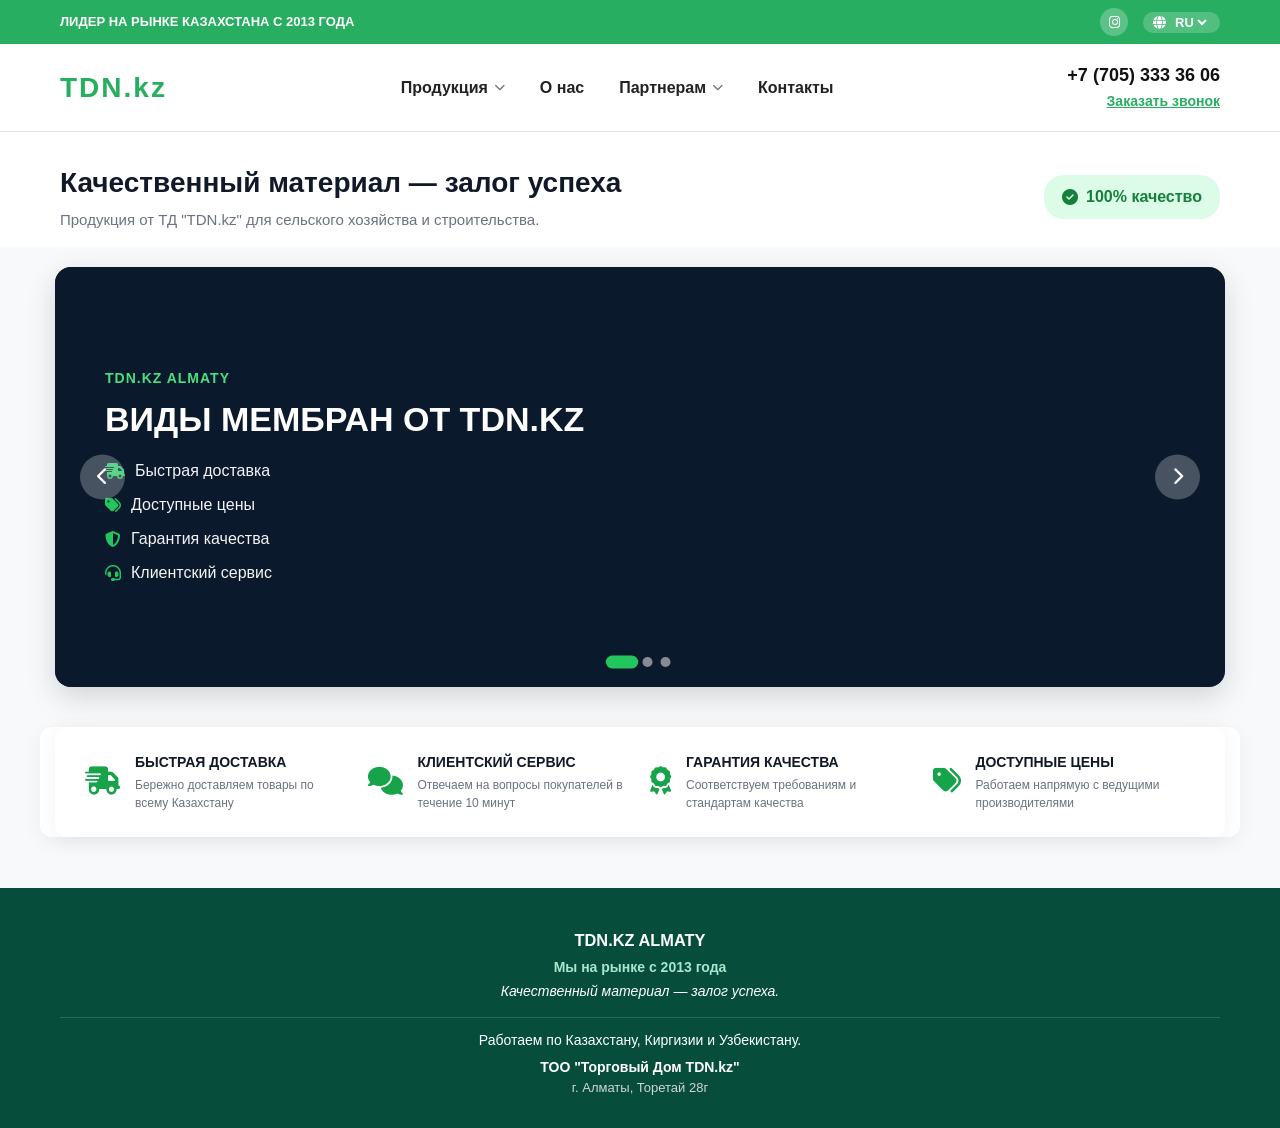
==== index.html @ f131562c "Full updated index.html with auto 4s slider and TDN.kz branding" ====
<!DOCTYPE html>
<html lang="ru">
<head>
    <meta charset="UTF-8">
    <meta name="viewport" content="width=device-width, initial-scale=1.0">
    <title>TDN.kz — Главная страница</title>
    <link rel="stylesheet" href="style.css">
    <link rel="stylesheet" href="https://cdnjs.cloudflare.com/ajax/libs/font-awesome/6.4.0/css/all.min.css">
    <style>
        .hero-slider-section {
            position: relative;
            max-width: 1200px;
            margin: 20px auto 40px auto;
            padding: 0 15px;
        }
        .slider-container {
            position: relative;
            border-radius: 16px;
            overflow: hidden;
            box-shadow: 0 10px 30px rgba(0,0,0,0.15);
            min-height: 420px;
            background-color: #0b192c;
        }
        .slide {
            display: none;
            width: 100%;
            height: 420px;
            background-size: cover !important;
            background-position: center !important;
            background-repeat: no-repeat !important;
            position: relative;
        }
        .slide.active {
            display: block;
        }
        .slide-overlay {
            position: absolute;
            top: 0; 
            left: 0; 
            width: 100%; 
            height: 100%;
            background: linear-gradient(90deg, rgba(11, 25, 44, 0.88) 0%, rgba(11, 25, 44, 0.25) 100%);
            display: flex;
            align-items: center;
            padding: 50px;
            z-index: 2;
        }
        .slide-content {
            color: #ffffff;
            max-width: 600px;
            z-index: 3;
        }
        .slide-brand {
            font-size: 14px;
            font-weight: 700;
            color: #4ade80;
            letter-spacing: 1px;
            margin-bottom: 10px;
        }
        .slide-content h2 {
            font-size: 34px;
            font-weight: 900;
            margin-bottom: 20px;
            line-height: 1.2;
        }
        .slide-features-list {
            list-style: none;
            padding: 0;
            margin: 0;
            display: flex;
            flex-direction: column;
            gap: 10px;
        }
        .slide-features-list li {
            font-size: 16px;
            display: flex;
            align-items: center;
            gap: 10px;
            color: #f3f4f6;
        }
        .slide-features-list i {
            color: #22c55e;
        }
        .slider-btn {
            position: absolute;
            top: 50%;
            transform: translateY(-50%);
            width: 45px;
            height: 45px;
            border-radius: 50%;
            background: rgba(255, 255, 255, 0.25);
            color: #ffffff;
            border: none;
            cursor: pointer;
            display: flex;
            align-items: center;
            justify-content: center;
            font-size: 18px;
            transition: background 0.2s;
            z-index: 10;
        }
        .slider-btn:hover { background: rgba(255, 255, 255, 0.5); }
        .prev-btn { left: 25px; }
        .next-btn { right: 25px; }
        .slider-dots {
            position: absolute;
            bottom: 20px;
            left: 50%;
            transform: translateX(-50%);
            display: flex;
            gap: 8px;
            z-index: 10;
        }
        .slider-dots .dot {
            width: 10px; height: 10px; border-radius: 50%;
            background: rgba(255, 255, 255, 0.5); cursor: pointer; transition: all 0.3s;
        }
        .slider-dots .dot.active { background: #22c55e; width: 25px; border-radius: 5px; }
    </style>
</head>
<body>

    <!-- Верхняя зеленая полоса -->
    <div class="top-bar">
        <div class="container top-bar-container">
            <div class="top-bar-left">
                <span>ЛИДЕР НА РЫНКЕ КАЗАХСТАНА С 2013 ГОДА</span>
            </div>
            <div class="top-bar-right">
                <div class="social-icons">
                    <a href="https://instagram.com/novartis_almaty" target="_blank" class="social-icon" title="Instagram">
                        <i class="fa-brands fa-instagram"></i>
                    </a>
                </div>
                <div class="lang-select-box">
                    <i class="fa-solid fa-globe"></i>
                    <select id="langSelect">
                        <option value="ru" selected>RU</option>
                        <option value="kk">KK</option>
                        <option value="en">EN</option>
                    </select>
                </div>
            </div>
        </div>
    </div>

    <!-- Шапка сайта -->
    <header class="site-header">
        <div class="container header-flex">
            <a href="index.html" class="logo-link">
                <span class="logo-green">TDN.kz</span>
            </a>

            <nav class="main-nav">
                <ul class="nav-list">
                    <li class="nav-element has-dropdown">
                        <a href="index.html" class="nav-a">
                            <span>Продукция</span>
                            <i class="fa-solid fa-chevron-down arrow-icon"></i>
                        </a>
                        <div class="mega-box">
                            <div class="mega-grid-2col">
                                <a href="membranes.html" class="mega-card">
                                    <i class="fa-solid fa-layer-group card-ic"></i>
                                    <span>Строительные мембраны</span>
                                </a>
                                <a href="agrotextile.html" class="mega-card">
                                    <i class="fa-solid fa-seedling card-ic"></i>
                                    <span>Агроволокно и агроткань</span>
                                </a>
                                <a href="greenhouse-film.html" class="mega-card">
                                    <i class="fa-solid fa-warehouse card-ic"></i>
                                    <span>Тепличная пленка</span>
                                </a>
                                <a href="shade-net.html" class="mega-card">
                                    <i class="fa-solid fa-border-all card-ic"></i>
                                    <span>Затеняющая сетка</span>
                                </a>
                                <a href="fencing-net.html" class="mega-card">
                                    <i class="fa-solid fa-shield-cat card-ic"></i>
                                    <span>Ограждающие сетки</span>
                                </a>
                                <a href="poly-film.html" class="mega-card">
                                    <i class="fa-solid fa-box-archive card-ic"></i>
                                    <span>Полиэтиленовая пленка</span>
                                </a>
                            </div>
                        </div>
                    </li>

                    <li class="nav-element">
                        <a href="about.html" class="nav-a">О нас</a>
                    </li>

                    <li class="nav-element has-dropdown">
                        <a href="#" class="nav-a">
                            <span>Партнерам</span>
                            <i class="fa-solid fa-chevron-down arrow-icon"></i>
                        </a>
                        <div class="dropdown-box">
                            <a href="wholesale.html" class="dropdown-item">Оптовым покупателям</a>
                        </div>
                    </li>

                    <li class="nav-element">
                        <a href="contacts.html" class="nav-a">Контакты</a>
                    </li>
                </ul>
            </nav>

            <div class="phone-block">
                <a href="tel:+77053333606" class="phone-link">+7 (705) 333 36 06</a>
                <button type="button" class="callback-btn" id="openCallModal">Заказать звонок</button>
            </div>
        </div>
    </header>

    <!-- Секция приветствия -->
    <section class="hero-top-info" style="padding: 30px 0 15px 0;">
        <div class="container hero-top-flex" style="display: flex; justify-content: space-between; align-items: center;">
            <div class="hero-titles">
                <h1 style="font-size: 28px; font-weight: 800; color: #111827; margin-bottom: 5px;">Качественный материал — залог успеха</h1>
                <p style="font-size: 15px; color: #6b7280;">Продукция от ТД "TDN.kz" для сельского хозяйства и строительства.</p>
            </div>
            <div class="hero-quality-badge" style="background-color: #dcfce7; color: #15803d; padding: 10px 18px; border-radius: 20px; font-weight: 700; display: flex; align-items: center; gap: 8px;">
                <i class="fa-solid fa-circle-check"></i>
                <span>100% качество</span>
            </div>
        </div>
    </section>

    <!-- СЛАЙДЕР С ФОНОВЫМИ КАРТИНКАМИ -->
    <section class="hero-slider-section">
        <div class="slider-container">
            
            <!-- Слайд 1 -->
            <div class="slide active" style="background-image: url('./slide1.jpg');">
                <div class="slide-overlay">
                    <div class="slide-content">
                        <div class="slide-brand">TDN.KZ ALMATY</div>
                        <h2>ВИДЫ МЕМБРАН ОТ TDN.KZ</h2>
                        <ul class="slide-features-list">
                            <li><i class="fa-solid fa-truck-fast"></i> Быстрая доставка</li>
                            <li><i class="fa-solid fa-tags"></i> Доступные цены</li>
                            <li><i class="fa-solid fa-shield-halved"></i> Гарантия качества</li>
                            <li><i class="fa-solid fa-headset"></i> Клиентский сервис</li>
                        </ul>
                    </div>
                </div>
            </div>

            <!-- Слайд 2 -->
            <div class="slide" style="background-image: url('./slide2.jpg');">
                <div class="slide-overlay">
                    <div class="slide-content">
                        <div class="slide-brand">TDN.KZ ALMATY</div>
                        <h2>АГРОВОЛОКНО И АГРОТКАНЬ</h2>
                        <ul class="slide-features-list">
                            <li><i class="fa-solid fa-seedling"></i> Защита урожая от заморозков</li>
                            <li><i class="fa-solid fa-sun"></i> Устойчивость к ультрафиолету</li>
                            <li><i class="fa-solid fa-check"></i> Экологически чистый материал</li>
                        </ul>
                    </div>
                </div>
            </div>

            <!-- Слайд 3 -->
            <div class="slide" style="background-image: url('./slide3.jpg');">
                <div class="slide-overlay">
                    <div class="slide-content">
                        <div class="slide-brand">TDN.KZ ALMATY</div>
                        <h2>ТЕПЛИЧНАЯ ПЛЕНКА «ЮЖАНКА»</h2>
                        <ul class="slide-features-list">
                            <li><i class="fa-solid fa-warehouse"></i> Долговечность и прочность</li>
                            <li><i class="fa-solid fa-temperature-arrow-up"></i> Стабильный микроклимат</li>
                            <li><i class="fa-solid fa-shield"></i> Надежная защита в любой сезон</li>
                        </ul>
                    </div>
                </div>
            </div>

            <!-- Кнопки управления -->
            <button class="slider-btn prev-btn" id="prevSlide"><i class="fa-solid fa-chevron-left"></i></button>
            <button class="slider-btn next-btn" id="nextSlide"><i class="fa-solid fa-chevron-right"></i></button>

            <!-- Точки переключения -->
            <div class="slider-dots">
                <span class="dot active" data-index="0"></span>
                <span class="dot" data-index="1"></span>
                <span class="dot" data-index="2"></span>
            </div>

        </div>
    </section>

    <!-- Полоса преимуществ -->
    <section class="features-bar-section" style="margin: 30px auto; max-width: 1200px; padding: 0 15px;">
        <div style="background-color: #ffffff; padding: 25px 30px; box-shadow: 0 4px 20px rgba(0,0,0,0.05); border-radius: 12px; display: grid; grid-template-columns: repeat(auto-fit, minmax(220px, 1fr)); gap: 20px;">
            
            <div style="display: flex; align-items: center; gap: 15px;">
                <div style="font-size: 28px; color: #16a34a;"><i class="fa-solid fa-truck-fast"></i></div>
                <div>
                    <h4 style="font-size: 14px; font-weight: 800; color: #111827; margin-bottom: 3px;">БЫСТРАЯ ДОСТАВКА</h4>
                    <p style="font-size: 12px; color: #6b7280; margin: 0;">Бережно доставляем товары по всему Казахстану</p>
                </div>
            </div>

            <div style="display: flex; align-items: center; gap: 15px;">
                <div style="font-size: 28px; color: #16a34a;"><i class="fa-solid fa-comments"></i></div>
                <div>
                    <h4 style="font-size: 14px; font-weight: 800; color: #111827; margin-bottom: 3px;">КЛИЕНТСКИЙ СЕРВИС</h4>
                    <p style="font-size: 12px; color: #6b7280; margin: 0;">Отвечаем на вопросы покупателей в течение 10 минут</p>
                </div>
            </div>

            <div style="display: flex; align-items: center; gap: 15px;">
                <div style="font-size: 28px; color: #16a34a;"><i class="fa-solid fa-award"></i></div>
                <div>
                    <h4 style="font-size: 14px; font-weight: 800; color: #111827; margin-bottom: 3px;">ГАРАНТИЯ КАЧЕСТВА</h4>
                    <p style="font-size: 12px; color: #6b7280; margin: 0;">Соответствуем требованиям и стандартам качества</p>
                </div>
            </div>

            <div style="display: flex; align-items: center; gap: 15px;">
                <div style="font-size: 28px; color: #16a34a;"><i class="fa-solid fa-tags"></i></div>
                <div>
                    <h4 style="font-size: 14px; font-weight: 800; color: #111827; margin-bottom: 3px;">ДОСТУПНЫЕ ЦЕНЫ</h4>
                    <p style="font-size: 12px; color: #6b7280; margin: 0;">Работаем напрямую с ведущими производителями</p>
                </div>
            </div>

        </div>
    </section>

    <!-- Подвал сайта -->
    <footer class="footer" style="background-color: #064e3b; color: #ffffff; padding: 40px 0 30px 0; text-align: center; margin-top: 50px;">
        <div class="container" style="display: flex; flex-direction: column; gap: 15px;">
            <div>
                <h3 style="margin-bottom: 5px;">TDN.KZ ALMATY</h3>
                <p style="color: #a8e6cf; font-weight: 600;">Мы на рынке с 2013 года</p>
                <p style="font-style: italic; margin-top: 3px;">Качественный материал — залог успеха.</p>
            </div>
            <div style="border-top: 1px solid rgba(255,255,255,0.15); padding-top: 12px;">
                <p>Работаем по Казахстану, Киргизии и Узбекистану.</p>
                <p style="margin-top: 6px; font-weight: 600; color: #ffffff;">ТОО "Торговый Дом TDN.kz"</p>
                <p style="color: #d1d5db; font-size: 13px;">г. Алматы, Торетай 28г</p>
            </div>
        </div>
    </footer>

    <!-- Модалка заказа звонка -->
    <div class="modal-backdrop" id="callModal" style="display:none; position:fixed; top:0; left:0; width:100%; height:100%; background:rgba(0,0,0,0.5); align-items:center; justify-content:center; z-index:1000;">
        <div class="modal-card" style="background:#fff; padding:30px; border-radius:12px; position:relative; max-width:400px; width:100%;">
            <button type="button" class="modal-close" id="closeCallModal" style="position:absolute; top:10px; right:15px; background:none; border:none; font-size:24px; cursor:pointer;">&times;</button>
            <h3 style="margin-bottom:10px;">Связаться с нами</h3>
            <p style="margin-bottom:20px; color:#6b7280; font-size:14px;">Выберите удобный способ связи с отделом продаж TDN.kz:</p>
            <div style="display:flex; flex-direction:column; gap:10px;">
                <a href="tel:+77053333606" style="background:#16a34a; color:#fff; padding:12px; border-radius:8px; text-align:center; text-decoration:none; font-weight:700;"><i class="fa-solid fa-phone"></i> Позвонить</a>
                <a href="https://wa.me/77053333606" target="_blank" style="background:#25d366; color:#fff; padding:12px; border-radius:8px; text-align:center; text-decoration:none; font-weight:700;"><i class="fa-brands fa-whatsapp"></i> Написать в WhatsApp</a>
            </div>
        </div>
    </div>

    <!-- Скрипт автоматического слайдера (4 секунды) -->
    <script>
        const slides = document.querySelectorAll('.slide');
        const dots = document.querySelectorAll('.dot');
        const nextBtn = document.getElementById('nextSlide');
        const prevBtn = document.getElementById('prevSlide');
        let currentSlide = 0;
        let slideTimer;

        function showSlide(index) {
            slides.forEach(slide => slide.classList.remove('active'));
            dots.forEach(dot => dot.classList.remove('active'));
            
            if (index >= slides.length) currentSlide = 0;
            if (index < 0) currentSlide = slides.length - 1;

            slides[currentSlide].classList.add('active');
            dots[currentSlide].classList.add('active');
        }

        function nextSlide() {
            currentSlide++;
            showSlide(currentSlide);
        }

        function prevSlide() {
            currentSlide--;
            showSlide(currentSlide);
        }

        function startAutoSlide() {
            slideTimer = setInterval(nextSlide, 4000); // Интервал ровно 4 секунды
        }

        function resetAutoSlide() {
            clearInterval(slideTimer);
            startAutoSlide();
        }

        if (nextBtn && prevBtn) {
            nextBtn.addEventListener('click', () => {
                nextSlide();
                resetAutoSlide();
            });

            prevBtn.addEventListener('click', () => {
                prevSlide();
                resetAutoSlide();
            });

            dots.forEach((dot, idx) => {
                dot.addEventListener('click', () => {
                    currentSlide = idx;
                    showSlide(currentSlide);
                    resetAutoSlide();
                });
            });

            startAutoSlide();
        }

        // Логика модального окна
        const callModal = document.getElementById('callModal');
        const openCallModalBtn = document.getElementById('openCallModal');
        const closeCallModalBtn = document.getElementById('closeCallModal');

        if (openCallModalBtn) openCallModalBtn.addEventListener('click', () => callModal.style.display = 'flex');
        if (closeCallModalBtn) closeCallModalBtn.addEventListener('click', () => callModal.style.display = 'none');
        window.addEventListener('click', (e) => { if (e.target === callModal) callModal.style.display = 'none'; });
    </script>
</body>
</html>
---- style.css ----
* {
    box-sizing: border-box;
    margin: 0;
    padding: 0;
}

body {
    font-family: 'Segoe UI', Arial, sans-serif;
    color: #222222;
    background-color: #f8f9fa;
    line-height: 1.5;
}

.container {
    max-width: 1200px;
    margin: 0 auto;
    padding: 0 20px;
}

/* 1. Верхняя полоса */
.top-bar {
    background-color: #27ae60;
    color: #ffffff;
    padding: 8px 0;
    font-size: 13px;
    font-weight: 700;
}

.top-bar-container {
    display: flex;
    justify-content: space-between;
    align-items: center;
}

.top-bar-right {
    display: flex;
    align-items: center;
    gap: 15px;
}

.social-icon {
    color: #ffffff;
    background-color: rgba(255, 255, 255, 0.25);
    width: 28px;
    height: 28px;
    border-radius: 50%;
    display: inline-flex;
    align-items: center;
    justify-content: center;
    text-decoration: none;
    transition: all 0.2s ease;
}

.social-icon:hover {
    background-color: #ffffff;
    color: #27ae60;
}

.lang-select-box {
    display: flex;
    align-items: center;
    gap: 5px;
    background: rgba(255, 255, 255, 0.2);
    padding: 2px 10px;
    border-radius: 12px;
}

.lang-select-box select {
    background: transparent;
    color: #ffffff;
    border: none;
    font-weight: 700;
    font-size: 13px;
    cursor: pointer;
    outline: none;
}

.lang-select-box select option {
    background-color: #1b4d3e;
    color: #ffffff;
}

/* 2. Шапка сайта */
.site-header {
    background-color: #ffffff;
    border-bottom: 1px solid #e5e5e5;
    padding: 18px 0;
    position: relative;
    z-index: 500;
}

.header-flex {
    display: flex;
    align-items: center;
    justify-content: space-between;
}

.logo-link {
    text-decoration: none;
    display: inline-block;
}

.logo-green {
    font-size: 28px;
    font-weight: 900;
    color: #27ae60;
    letter-spacing: 2px;
}

.main-nav {
    display: flex;
    align-items: center;
}

.nav-list {
    list-style: none;
    display: flex;
    align-items: center;
    gap: 35px;
}

.nav-element {
    position: relative;
}

.nav-a {
    font-size: 16px;
    font-weight: 600;
    color: #222222;
    text-decoration: none;
    display: flex;
    align-items: center;
    gap: 6px;
    padding: 8px 0;
    transition: color 0.2s ease;
}

.nav-a:hover {
    color: #27ae60;
}

.arrow-icon {
    font-size: 11px;
    color: #777777;
}

.dropdown-box {
    display: none;
    position: absolute;
    top: 100%;
    left: 0;
    background-color: #ffffff;
    box-shadow: 0 10px 25px rgba(0,0,0,0.12);
    border-radius: 8px;
    min-width: 210px;
    padding: 8px 0;
    z-index: 600;
    border: 1px solid #eeeeee;
}

.nav-element.has-dropdown:hover .dropdown-box {
    display: block;
    animation: fadeIn 0.2s ease;
}

.dropdown-item {
    display: block;
    padding: 10px 18px;
    color: #333333;
    text-decoration: none;
    font-size: 14px;
    font-weight: 600;
}

.dropdown-item:hover {
    background-color: #f2fbf6;
    color: #27ae60;
}

.mega-box {
    display: none;
    position: absolute;
    top: 100%;
    left: 50%;
    transform: translateX(-50%);
    background-color: #ffffff;
    box-shadow: 0 15px 35px rgba(0,0,0,0.15);
    border-radius: 12px;
    padding: 18px;
    width: 660px;
    z-index: 650;
    border: 1px solid #e2e8f0;
}

.nav-element.has-dropdown:hover .mega-box {
    display: block;
    animation: fadeIn 0.2s ease;
}

.mega-grid-2col {
    display: grid;
    grid-template-columns: repeat(2, 1fr);
    gap: 10px;
}

.mega-card {
    display: flex;
    align-items: center;
    gap: 12px;
    padding: 12px 14px;
    border: 1px solid #e8e8e8;
    border-radius: 8px;
    text-decoration: none;
    color: #333333;
    font-weight: 600;
    font-size: 14px;
    transition: all 0.2s ease;
}

.mega-card:hover {
    border-color: #27ae60;
    background-color: #f0fdf4;
    color: #27ae60;
}

.card-ic {
    font-size: 18px;
    color: #27ae60;
}

.phone-block {
    text-align: right;
}

.phone-link {
    display: block;
    font-size: 18px;
    font-weight: 800;
    color: #111111;
    text-decoration: none;
}

.phone-link:hover {
    color: #27ae60;
}

.callback-btn {
    background: none;
    border: none;
    color: #27ae60;
    font-size: 14px;
    font-weight: 700;
    cursor: pointer;
    text-decoration: underline;
    padding: 0;
}

/* 3. БЕЛАЯ ПЛАШКА СВЕРХУ */
.top-curtain-block {
    background-color: #ffffff;
    border-bottom: 1px solid #eaeaea;
    padding: 22px 0;
    position: relative;
    z-index: 10;
}

.curtain-inner {
    display: flex;
    align-items: center;
    justify-content: space-between;
}

.curtain-heading {
    font-size: 26px;
    font-weight: 800;
    color: #1b4d3e;
    line-height: 1.2;
    margin-bottom: 4px;
}

.curtain-subtext {
    font-size: 14px;
    color: #666666;
}

.curtain-quality-badge {
    background-color: #ffffff;
    border: 1px solid #e0e0e0;
    border-radius: 25px;
    padding: 8px 20px;
    display: inline-flex;
    align-items: center;
    gap: 8px;
    box-shadow: 0 4px 12px rgba(0,0,0,0.06);
    font-weight: 700;
    font-size: 14px;
    color: #27ae60;
}

.badge-icon {
    font-size: 18px;
    color: #27ae60;
}

/* 4. УВЕЛИЧЕННЫЙ СЛАЙДЕР ФОТОГРАФИЙ (550px) */
.hero-slider {
    position: relative;
    width: 100%;
    height: 550px;
    overflow: hidden;
    background-color: #0b1d17;
}

.slides-container {
    position: relative;
    width: 100%;
    height: 100%;
}

.slide {
    position: absolute;
    top: 0; left: 0; width: 100%; height: 100%;
    opacity: 0; visibility: hidden;
    transition: opacity 0.8s ease-in-out, visibility 0.8s ease-in-out;
}

.slide.active {
    opacity: 1; visibility: visible; z-index: 1;
}

.slide-banner {
    position: relative;
    width: 100%;
    height: 100%;
    display: flex;
    background-color: #000;
}

.banner-overlay {
    position: absolute; top: 0; left: 0; width: 45%; height: 100%;
    background: linear-gradient(135deg, #091319 0%, #001a33 60%, #0a4d8c 100%);
    clip-path: polygon(0 0, 100% 0, 80% 100%, 0 100%);
    z-index: 2; padding: 50px 60px;
    display: flex; flex-direction: column; justify-content: center; color: #ffffff;
}

.banner-brand { display: flex; align-items: center; gap: 10px; margin-bottom: 15px; }
.logo-icon { font-size: 26px; color: #ffffff; }
.brand-name { display: block; font-size: 18px; font-weight: 800; letter-spacing: 2px; line-height: 1; }
.brand-sub { display: block; font-size: 10px; letter-spacing: 3px; color: #80c4ff; }
.banner-title { font-size: 28px; font-weight: 900; line-height: 1.15; margin-bottom: 20px; color: #fff; text-transform: uppercase; }
.banner-features { list-style: none; display: flex; flex-direction: column; gap: 8px; }
.banner-features li { font-size: 13px; color: #e0e0e0; display: flex; align-items: center; gap: 10px; }
.banner-features i { color: #3399ff; width: 18px; }

.banner-image { width: 100%; height: 100%; background-size: cover; background-position: center; }

/* 5. БЛОК ПРЕИМУЩЕСТВ В ЛИНИЮ НА БЕЛОМ ФОНЕ С ЗЕЛЕНЫМИ ИКОНКАМИ */
.features-bar-section {
    background-color: #ffffff;
    padding: 35px 0;
    border-bottom: 1px solid #eef2f5;
    box-shadow: 0 4px 15px rgba(0,0,0,0.03);
}

.features-grid {
    display: flex;
    justify-content: space-between;
    align-items: flex-start;
    gap: 20px;
}

.feature-item {
    display: flex;
    align-items: flex-start;
    gap: 12px;
    flex: 1;
    min-width: 0;
}

.feature-icon {
    font-size: 28px;
    color: #27ae60;
    line-height: 1;
    flex-shrink: 0;
    margin-top: 2px;
}

.feature-content {
    display: flex;
    flex-direction: column;
}

.feature-title {
    font-size: 14px;
    font-weight: 800;
    color: #111111;
    letter-spacing: 0.3px;
    margin-bottom: 4px;
    text-transform: uppercase;
}

.feature-desc {
    font-size: 13px;
    color: #555555;
    line-height: 1.35;
}

/* Полное удаление зеленой полосы с кнопкой */
.hero-action-bar {
    display: none !important;
}

/* Управление слайдером */
.slider-btn { position: absolute; top: 50%; transform: translateY(-50%); background: rgba(0, 0, 0, 0.5); color: #fff; border: none; width: 42px; height: 42px; border-radius: 50%; font-size: 18px; cursor: pointer; z-index: 10; display: flex; align-items: center; justify-content: center; }
.prev-btn { left: 20px; } .next-btn { right: 20px; }
.slider-dots { position: absolute; bottom: 15px; left: 50%; transform: translateX(-50%); display: flex; gap: 10px; z-index: 10; }
.dot { width: 12px; height: 12px; border-radius: 50%; background: rgba(255, 255, 255, 0.4); cursor: pointer; }
.dot.active { background: #27ae60; transform: scale(1.3); }

/* Модалка */
.modal-backdrop {
    display: none;
    position: fixed;
    top: 0; left: 0; width: 100%; height: 100%;
    background: rgba(0, 0, 0, 0.55);
    z-index: 2000;
    align-items: center;
    justify-content: center;
}

.modal-backdrop.active { display: flex; animation: fadeIn 0.2s ease; }

.modal-card {
    background: #ffffff; padding: 30px; border-radius: 12px; width: 90%; max-width: 380px; position: relative; text-align: center;
}

.modal-close { position: absolute; top: 10px; right: 15px; background: none; border: none; font-size: 26px; cursor: pointer; color: #888; }
.modal-card h3 { font-size: 20px; color: #1b4d3e; margin-bottom: 8px; }
.modal-card p { font-size: 14px; color: #666; margin-bottom: 20px; }
.modal-actions { display: flex; flex-direction: column; gap: 12px; }
.modal-btn { display: flex; align-items: center; justify-content: center; gap: 10px; padding: 12px; border-radius: 8px; text-decoration: none; font-weight: 700; font-size: 14px; }
.btn-phone { background-color: #1b4d3e; color: #ffffff; }
.btn-wa { background-color: #25d366; color: #ffffff; }

/* Каталог */
.catalog-hidden { display: none !important; }
.catalog { padding: 60px 20px; }
.section-title { text-align: center; margin-bottom: 40px; }
.section-title h2 { font-size: 32px; color: #1b4d3e; margin-bottom: 8px; }
.products-grid { display: grid; grid-template-columns: repeat(auto-fit, minmax(320px, 1fr)); gap: 30px; }
.product-card { background-color: #ffffff; border-radius: 12px; overflow: hidden; box-shadow: 0 5px 15px rgba(0,0,0,0.08); display: flex; flex-direction: column; }
.card-image { height: 200px; background-size: cover; background-position: center; }
.card-content { padding: 22px; display: flex; flex-direction: column; flex-grow: 1; }
.card-content h3 { font-size: 20px; color: #1b4d3e; margin-bottom: 10px; }
.card-content .desc { font-size: 14px; color: #555555; margin-bottom: 12px; }
.specs { list-style: none; font-size: 13px; color: #444444; margin-bottom: 20px; flex-grow: 1; }
.card-btn { display: block; text-align: center; background-color: #f0f7f4; color: #1b4d3e; padding: 10px; border-radius: 6px; text-decoration: none; font-weight: 600; }
.card-btn:hover { background-color: #1b4d3e; color: #ffffff; }

.footer { background-color: #113329; color: #ffffff; padding: 35px 0; font-size: 14px; }

@keyframes fadeIn {
    from { opacity: 0; transform: translateY(-8px); }
    to { opacity: 1; transform: translateY(0); }
}

@media (max-width: 992px) {
    .features-grid { flex-wrap: wrap; }
    .feature-item { flex: 1 1 45%; }
}

@media (max-width: 768px) {
    .features-grid { flex-direction: column; }
    .feature-item { width: 100%; }
    .curtain-inner { flex-direction: column; gap: 15px; text-align: center; }
    .banner-overlay { width: 100%; clip-path: none; background: rgba(9, 19, 25, 0.85); }
    .header-flex { flex-direction: column; gap: 15px; }
    .nav-list { gap: 15px; }
}
/* СТИЛИ ДЛЯ СТРАНИЦЫ КОНТАКТОВ */
.contacts-page {
    padding-top: 25px;
    background-color: #ffffff;
}

.breadcrumbs {
    font-size: 14px;
    color: #27ae60;
    margin-bottom: 25px;
}

.breadcrumbs a {
    color: #27ae60;
    text-decoration: underline;
}

.breadcrumbs span {
    color: #555555;
}

.contacts-main-title {
    font-size: 38px;
    font-weight: 800;
    color: #111111;
    margin-bottom: 25px;
}

.contacts-description {
    font-size: 16px;
    color: #444444;
    line-height: 1.6;
    max-width: 850px;
    margin-bottom: 45px;
}

.contacts-description p {
    margin-bottom: 6px;
}

.office-block {
    margin-bottom: 50px;
}

.office-title {
    font-size: 22px;
    font-weight: 700;
    color: #111111;
    margin-bottom: 25px;
}

.office-info-list {
    display: flex;
    flex-direction: column;
    gap: 22px;
}

.info-item {
    display: flex;
    align-items: center;
    gap: 18px;
}

.info-icon-circle {
    width: 48px;
    height: 48px;
    background-color: #27ae60;
    color: #ffffff;
    border-radius: 50%;
    display: flex;
    align-items: center;
    justify-content: center;
    font-size: 20px;
    flex-shrink: 0;
}

.info-text {
    display: flex;
    flex-direction: column;
}

.info-label {
    font-size: 14px;
    color: #888888;
    margin-bottom: 2px;
}

.info-value {
    font-size: 18px;
    font-weight: 700;
    color: #111111;
}

.info-value-link {
    font-size: 20px;
    font-weight: 800;
    color: #111111;
    text-decoration: none;
    transition: color 0.2s ease;
}

.info-value-link:hover {
    color: #27ae60;
}

.active-link {
    color: #27ae60 !important;
}

.map-section {
    width: 100%;
    margin-top: 30px;
    border-top: 1px solid #e0e0e0;
}
/* СТИЛИ ДЛЯ СТРАНИЦЫ "О НАС" */
.about-page {
    padding: 25px 0 60px 0;
    background-color: #ffffff;
}

.about-main-title {
    font-size: 38px;
    font-weight: 800;
    color: #111111;
    margin-bottom: 25px;
}

.about-intro-box {
    font-size: 16px;
    color: #444444;
    line-height: 1.7;
    margin-bottom: 40px;
}

.about-intro-box p {
    margin-bottom: 15px;
}

.about-block-section {
    margin-top: 45px;
}

.about-section-title {
    font-size: 26px;
    font-weight: 700;
    color: #1b4d3e;
    margin-bottom: 25px;
}

.about-cards-grid {
    display: grid;
    grid-template-columns: repeat(auto-fit, minmax(260px, 1fr));
    gap: 20px;
}

.about-card {
    background-color: #f8f9fa;
    border: 1px solid #eef2f5;
    border-radius: 12px;
    padding: 25px;
    transition: transform 0.2s ease, box-shadow 0.2s ease;
}

.about-card:hover {
    transform: translateY(-4px);
    box-shadow: 0 8px 20px rgba(0,0,0,0.06);
}

.about-card-icon {
    font-size: 28px;
    color: #27ae60;
    margin-bottom: 15px;
}

.about-card h3 {
    font-size: 18px;
    color: #111111;
    margin-bottom: 10px;
    font-weight: 700;
}

.about-card p {
    font-size: 14px;
    color: #555555;
    line-height: 1.5;
}

.why-grid {
    display: grid;
    grid-template-columns: repeat(auto-fit, minmax(260px, 1fr));
    gap: 20px;
}

.why-item {
    background-color: #f0fdf4;
    border: 1px solid #dcfce7;
    border-radius: 12px;
    padding: 25px;
    display: flex;
    flex-direction: column;
    gap: 12px;
}

.why-number {
    font-size: 28px;
    font-weight: 900;
    color: #27ae60;
    line-height: 1;
}

.why-content h3 {
    font-size: 17px;
    color: #111111;
    margin-bottom: 6px;
    font-weight: 700;
}

.why-content p {
    font-size: 14px;
    color: #555555;
    line-height: 1.5;
}
/* ДВУХКОЛОНОЧНЫЙ БЛОК ДЛЯ СТРАНИЦЫ "О НАС" */
.about-hero-grid {
    display: flex;
    align-items: center;
    justify-content: space-between;
    gap: 40px;
    margin-bottom: 40px;
}

.about-hero-text {
    flex: 1;
    min-width: 0;
}

.about-hero-image {
    flex-shrink: 0;
    width: 280px;
    display: flex;
    justify-content: center;
    align-items: center;
    padding: 20px;
    background-color: #ffffff;
    border-radius: 16px;
    box-shadow: 0 4px 20px rgba(0, 0, 0, 0.05);
}

.about-logo-img {
    max-width: 100%;
    height: auto;
    object-fit: contain;
}

/* Адаптируем под мобильные экраны */
@media (max-width: 768px) {
    .about-hero-grid {
        flex-direction: column-reverse;
        align-items: center;
        text-align: left;
    }
    .about-hero-image {
        width: 200px;
        margin-bottom: 20px;
    }
}
/* ==========================================
   СТИЛИ ДЛЯ СТРАНИЦЫ ОПТОВЫМ ПОКУПАТЕЛЯМ
   ========================================== */

.wholesale-page {
    padding-bottom: 60px;
    background-color: #fbfcfd;
}

.section-center-title {
    font-size: 32px;
    font-weight: 800;
    color: #111827;
    text-align: center;
    margin-bottom: 12px;
}

.section-subtitle {
    font-size: 16px;
    color: #4b5563;
    text-align: center;
    max-width: 850px;
    margin: 0 auto 35px auto;
    line-height: 1.6;
}

/* 1. Картинка-баннер */
.wholesale-hero-img-sec {
    margin-bottom: 30px;
}

.hero-img-wrapper {
    width: 100%;
    max-height: 480px;
    overflow: hidden;
    border-radius: 16px;
    box-shadow: 0 10px 25px rgba(0,0,0,0.08);
}

.wholesale-main-banner {
    width: 100%;
    height: 100%;
    object-fit: cover;
    display: block;
}

/* 2. Полоса Партнерство с нами */
.partnership-bar-section {
    margin-bottom: 50px;
}

.partnership-bar {
    background-color: #f3f4f6;
    border-radius: 12px;
    padding: 25px 35px;
    display: flex;
    align-items: center;
    justify-content: space-between;
    gap: 20px;
}

.partnership-text h2 {
    font-size: 26px;
    font-weight: 800;
    color: #111827;
    margin-bottom: 6px;
}

.partnership-text p {
    font-size: 15px;
    color: #4b5563;
    max-width: 650px;
}

.partnership-badge {
    background-color: #dcfce7;
    color: #15803d;
    padding: 12px 20px;
    border-radius: 30px;
    font-weight: 700;
    font-size: 15px;
    display: flex;
    align-items: center;
    gap: 10px;
    white-space: nowrap;
}

/* 3. Предложения (4 карточки) */
.wholesale-offers-section {
    margin-bottom: 60px;
}

.offers-grid {
    display: grid;
    grid-template-columns: repeat(auto-fit, minmax(230px, 1fr));
    gap: 20px;
    margin-top: 30px;
}

.offer-card {
    background-color: #ffffff;
    border: 1px solid #f3f4f6;
    border-radius: 12px;
    padding: 30px 20px;
    text-align: center;
    box-shadow: 0 4px 15px rgba(0,0,0,0.03);
    transition: transform 0.2s ease;
}

.offer-card:hover {
    transform: translateY(-4px);
}

.offer-icon-circle {
    width: 65px;
    height: 65px;
    background-color: #1b8a4f;
    color: #ffffff;
    border-radius: 50%;
    display: flex;
    align-items: center;
    justify-content: center;
    font-size: 26px;
    margin: 0 auto 20px auto;
}

.offer-card h3 {
    font-size: 18px;
    font-weight: 700;
    color: #111827;
    margin-bottom: 10px;
}

.offer-card p {
    font-size: 14px;
    color: #6b7280;
    line-height: 1.5;
}

/* 4. Миссия */
.mission-section {
    margin-bottom: 60px;
}

.mission-grid {
    display: grid;
    grid-template-columns: repeat(auto-fit, minmax(240px, 1fr));
    gap: 20px;
}

.mission-card {
    background-color: #f0fdf4;
    border-left: 4px solid #16a34a;
    border-radius: 8px;
    padding: 22px;
}

.mission-card h3 {
    font-size: 16px;
    font-weight: 700;
    color: #111827;
    margin-bottom: 10px;
}

.mission-card p {
    font-size: 14px;
    color: #374151;
    line-height: 1.5;
}

/* 5. Преимущества */
.advantages-section {
    margin-bottom: 60px;
}

.advantages-grid {
    display: flex;
    gap: 40px;
    align-items: center;
}

.advantages-left {
    flex: 1;
}

.advantages-title {
    font-size: 28px;
    font-weight: 800;
    color: #111827;
    margin-bottom: 25px;
}

.advantages-list {
    list-style: none;
    padding: 0;
    margin: 0;
    display: flex;
    flex-direction: column;
    gap: 18px;
}

.advantages-list li {
    display: flex;
    align-items: flex-start;
    gap: 12px;
    font-size: 14px;
    color: #374151;
    line-height: 1.6;
}

.adv-quote {
    color: #16a34a;
    font-size: 18px;
    margin-top: 3px;
    flex-shrink: 0;
}

.advantages-right {
    width: 450px;
    flex-shrink: 0;
}

.advantages-img {
    width: 100%;
    border-radius: 16px;
    box-shadow: 0 10px 25px rgba(0,0,0,0.08);
}

/* 6. Приглашение к сотрудничеству */
.invite-section {
    text-align: center;
    padding: 20px 0;
}

.invite-box {
    background-color: #ffffff;
    border-radius: 16px;
    padding: 40px 20px;
    border: 1px solid #e5e7eb;
    box-shadow: 0 4px 20px rgba(0,0,0,0.04);
    max-width: 800px;
    margin: 0 auto;
}

.invite-box h2 {
    font-size: 30px;
    font-weight: 800;
    color: #111827;
    margin-bottom: 12px;
}

.invite-box p {
    font-size: 15px;
    color: #4b5563;
    margin-bottom: 25px;
    line-height: 1.6;
}

.partner-cta-btn {
    display: inline-flex;
    align-items: center;
    gap: 10px;
    background-color: #16a34a;
    color: #ffffff;
    font-size: 16px;
    font-weight: 700;
    padding: 14px 32px;
    border-radius: 30px;
    text-decoration: none;
    transition: background-color 0.2s ease, transform 0.2s ease;
}

.partner-cta-btn:hover {
    background-color: #15803d;
    transform: translateY(-2px);
}

/* Адаптивность для мобильных */
@media (max-width: 900px) {
    .partnership-bar {
        flex-direction: column;
        text-align: center;
    }
    .advantages-grid {
        flex-direction: column;
    }
    .advantages-right {
        width: 100%;
    }
}
.product-detail-page {
    padding: 30px 0 60px 0;
    background-color: #ffffff;
}
.page-title {
    font-size: 34px;
    font-weight: 800;
    color: #111827;
    margin-bottom: 25px;
}
.product-content-box {
    background-color: #f9fafb;
    border: 1px solid #e5e7eb;
    border-radius: 12px;
    padding: 35px;
    font-size: 16px;
    color: #374151;
    line-height: 1.7;
}
.product-content-box h2 {
    font-size: 22px;
    color: #111827;
    margin-bottom: 15px;
}
.product-content-box p {
    margin-bottom: 15px;
}
.product-specs-list {
    margin-top: 15px;
    padding-left: 20px;
}
.product-specs-list li {
    margin-bottom: 10px;
}
/* ИСПРАВЛЕНИЕ СТОЙКИХ БЛОКОВ НА ГЛАВНОЙ */
.hero-top-info {
    padding: 25px 0 15px 0;
    background-color: #ffffff;
}

.hero-top-flex {
    display: flex;
    justify-content: space-between;
    align-items: center;
}

.hero-titles h1 {
    font-size: 28px;
    font-weight: 800;
    color: #111827;
    margin-bottom: 5px;
}

.hero-titles p {
    font-size: 15px;
    color: #6b7280;
}

.hero-quality-badge {
    background-color: #dcfce7;
    color: #15803d;
    padding: 8px 16px;
    border-radius: 20px;
    font-weight: 700;
    display: flex;
    align-items: center;
    gap: 8px;
}

/* Слайдер */
.hero-slider-section {
    position: relative;
    margin: 15px 0 30px 0;
}

.slider-container {
    position: relative;
}

.slider-wrapper {
    background: linear-gradient(135deg, #0b192c 0%, #1e3a8a 100%);
    border-radius: 16px;
    min-height: 400px;
    overflow: hidden;
    display: flex;
    align-items: center;
}

.slide-card {
    padding: 50px;
    color: #ffffff;
}

.slide-brand {
    font-size: 14px;
    font-weight: 700;
    color: #4ade80;
    letter-spacing: 1px;
    margin-bottom: 15px;
}

.slide-left-text h2 {
    font-size: 36px;
    font-weight: 900;
    margin-bottom: 25px;
    line-height: 1.2;
}

.slide-bullets {
    list-style: none;
    padding: 0;
    margin: 0;
    display: flex;
    flex-direction: column;
    gap: 12px;
}

.slide-bullets li {
    font-size: 16px;
    display: flex;
    align-items: center;
    gap: 10px;
    color: #f3f4f6;
}

.slide-bullets i {
    color: #22c55e;
}

.slider-btn {
    position: absolute;
    top: 50%;
    transform: translateY(-50%);
    width: 44px;
    height: 44px;
    border-radius: 50%;
    background: rgba(255,255,255,0.2);
    color: #ffffff;
    border: none;
    cursor: pointer;
    display: flex;
    align-items: center;
    justify-content: center;
    font-size: 18px;
    transition: background 0.2s;
}

.slider-btn:hover {
    background: rgba(255,255,255,0.4);
}

.prev-btn { left: 20px; }
.next-btn { right: 20px; }

.slider-dots {
    position: absolute;
    bottom: 20px;
    left: 50%;
    transform: translateX(-50%);
    display: flex;
    gap: 8px;
}

.slider-dots .dot {
    width: 10px;
    height: 10px;
    border-radius: 50%;
    background: rgba(255,255,255,0.4);
    cursor: pointer;
}

.slider-dots .dot.active {
    background: #22c55e;
    width: 24px;
    border-radius: 10px;
}

/* Полоса преимуществ */
.features-bar-section {
    background-color: #ffffff;
    padding: 25px 0;
    box-shadow: 0 4px 20px rgba(0,0,0,0.05);
    border-radius: 12px;
    margin-bottom: 40px;
}

.features-grid {
    display: grid;
    grid-template-columns: repeat(auto-fit, minmax(220px, 1fr));
    gap: 20px;
}

.feature-card {
    display: flex;
    align-items: center;
    gap: 15px;
}

.feat-icon {
    font-size: 28px;
    color: #16a34a;
    flex-shrink: 0;
}

.feat-info h4 {
    font-size: 14px;
    font-weight: 800;
    color: #111827;
    margin-bottom: 3px;
}

.feat-info p {
    font-size: 12px;
    color: #6b7280;
    margin: 0;
    line-height: 1.4;
}

/* Подвал */
.footer {
    background-color: #064e3b;
    color: #ffffff;
    padding: 40px 0 30px 0;
    text-align: center;
}

.footer-content {
    display: flex;
    flex-direction: column;
    gap: 15px;
}

.footer-info h3 { margin-bottom: 5px; }
.footer-sub { color: #a8e6cf; font-weight: 600; }
.footer-motto { font-style: italic; margin-top: 3px; }
.footer-location {
    border-top: 1px solid rgba(255,255,255,0.15);
    padding-top: 12px;
}
.footer-company { margin-top: 6px; font-weight: 600; color: #ffffff; }
.footer-address { color: #d1d5db; font-size: 13px; }
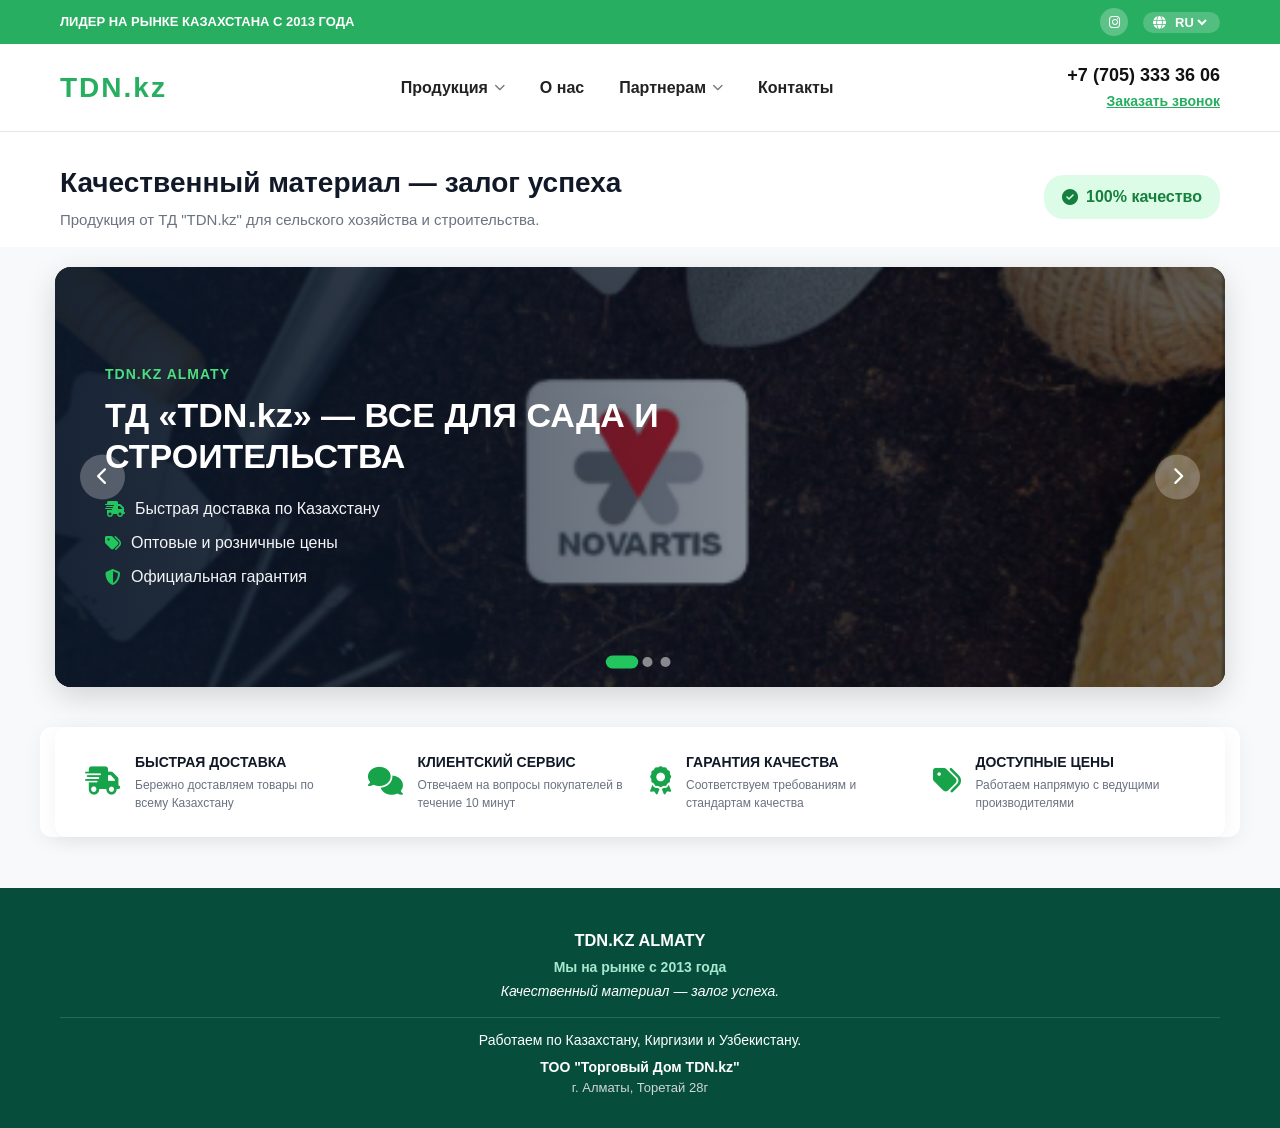
==== commit 18b59e02: "Update slider with reordered images and TDN.kz branding" ====
--- a/index.html
+++ b/index.html
@@ -229,32 +229,31 @@
         </div>
     </section>
 
-    <!-- СЛАЙДЕР С ФОНОВЫМИ КАРТИНКАМИ -->
+    <!-- СЛАЙДЕР С НОВЫМ ПОРЯДКОМ КАРТИНОК -->
     <section class="hero-slider-section">
         <div class="slider-container">
             
-            <!-- Слайд 1 -->
+            <!-- Слайд 1 (Бывшая 4-я картинка с инструментами и логотипом) -->
             <div class="slide active" style="background-image: url('./slide1.jpg');">
                 <div class="slide-overlay">
                     <div class="slide-content">
                         <div class="slide-brand">TDN.KZ ALMATY</div>
-                        <h2>ВИДЫ МЕМБРАН ОТ TDN.KZ</h2>
+                        <h2>ТД «TDN.kz» — ВСЕ ДЛЯ САДА И СТРОИТЕЛЬСТВА</h2>
                         <ul class="slide-features-list">
-                            <li><i class="fa-solid fa-truck-fast"></i> Быстрая доставка</li>
-                            <li><i class="fa-solid fa-tags"></i> Доступные цены</li>
-                            <li><i class="fa-solid fa-shield-halved"></i> Гарантия качества</li>
-                            <li><i class="fa-solid fa-headset"></i> Клиентский сервис</li>
+                            <li><i class="fa-solid fa-truck-fast"></i> Быстрая доставка по Казахстану</li>
+                            <li><i class="fa-solid fa-tags"></i> Оптовые и розничные цены</li>
+                            <li><i class="fa-solid fa-shield-halved"></i> Официальная гарантия</li>
                         </ul>
                     </div>
                 </div>
             </div>
 
-            <!-- Слайд 2 -->
+            <!-- Слайд 2 (Парник с дугами) -->
             <div class="slide" style="background-image: url('./slide2.jpg');">
                 <div class="slide-overlay">
                     <div class="slide-content">
                         <div class="slide-brand">TDN.KZ ALMATY</div>
-                        <h2>АГРОВОЛОКНО И АГРОТКАНЬ</h2>
+                        <h2>АГРОВОЛОКНО И УКРЫВНЫЕ МАТЕРИАЛЫ</h2>
                         <ul class="slide-features-list">
                             <li><i class="fa-solid fa-seedling"></i> Защита урожая от заморозков</li>
                             <li><i class="fa-solid fa-sun"></i> Устойчивость к ультрафиолету</li>
@@ -264,12 +263,12 @@
                 </div>
             </div>
 
-            <!-- Слайд 3 -->
+            <!-- Слайд 3 (Большая теплица) -->
             <div class="slide" style="background-image: url('./slide3.jpg');">
                 <div class="slide-overlay">
                     <div class="slide-content">
                         <div class="slide-brand">TDN.KZ ALMATY</div>
-                        <h2>ТЕПЛИЧНАЯ ПЛЕНКА «ЮЖАНКА»</h2>
+                        <h2>ТЕПЛИЧНЫЕ КОМПЛЕКСЫ И ПЛЕНКИ</h2>
                         <ul class="slide-features-list">
                             <li><i class="fa-solid fa-warehouse"></i> Долговечность и прочность</li>
                             <li><i class="fa-solid fa-temperature-arrow-up"></i> Стабильный микроклимат</li>
@@ -392,7 +391,7 @@
         }
 
         function startAutoSlide() {
-            slideTimer = setInterval(nextSlide, 4000); // Интервал ровно 4 секунды
+            slideTimer = setInterval(nextSlide, 4000); // 4 секунды
         }
 
         function resetAutoSlide() {
@@ -422,7 +421,6 @@
             startAutoSlide();
         }
 
-        // Логика модального окна
         const callModal = document.getElementById('callModal');
         const openCallModalBtn = document.getElementById('openCallModal');
         const closeCallModalBtn = document.getElementById('closeCallModal');
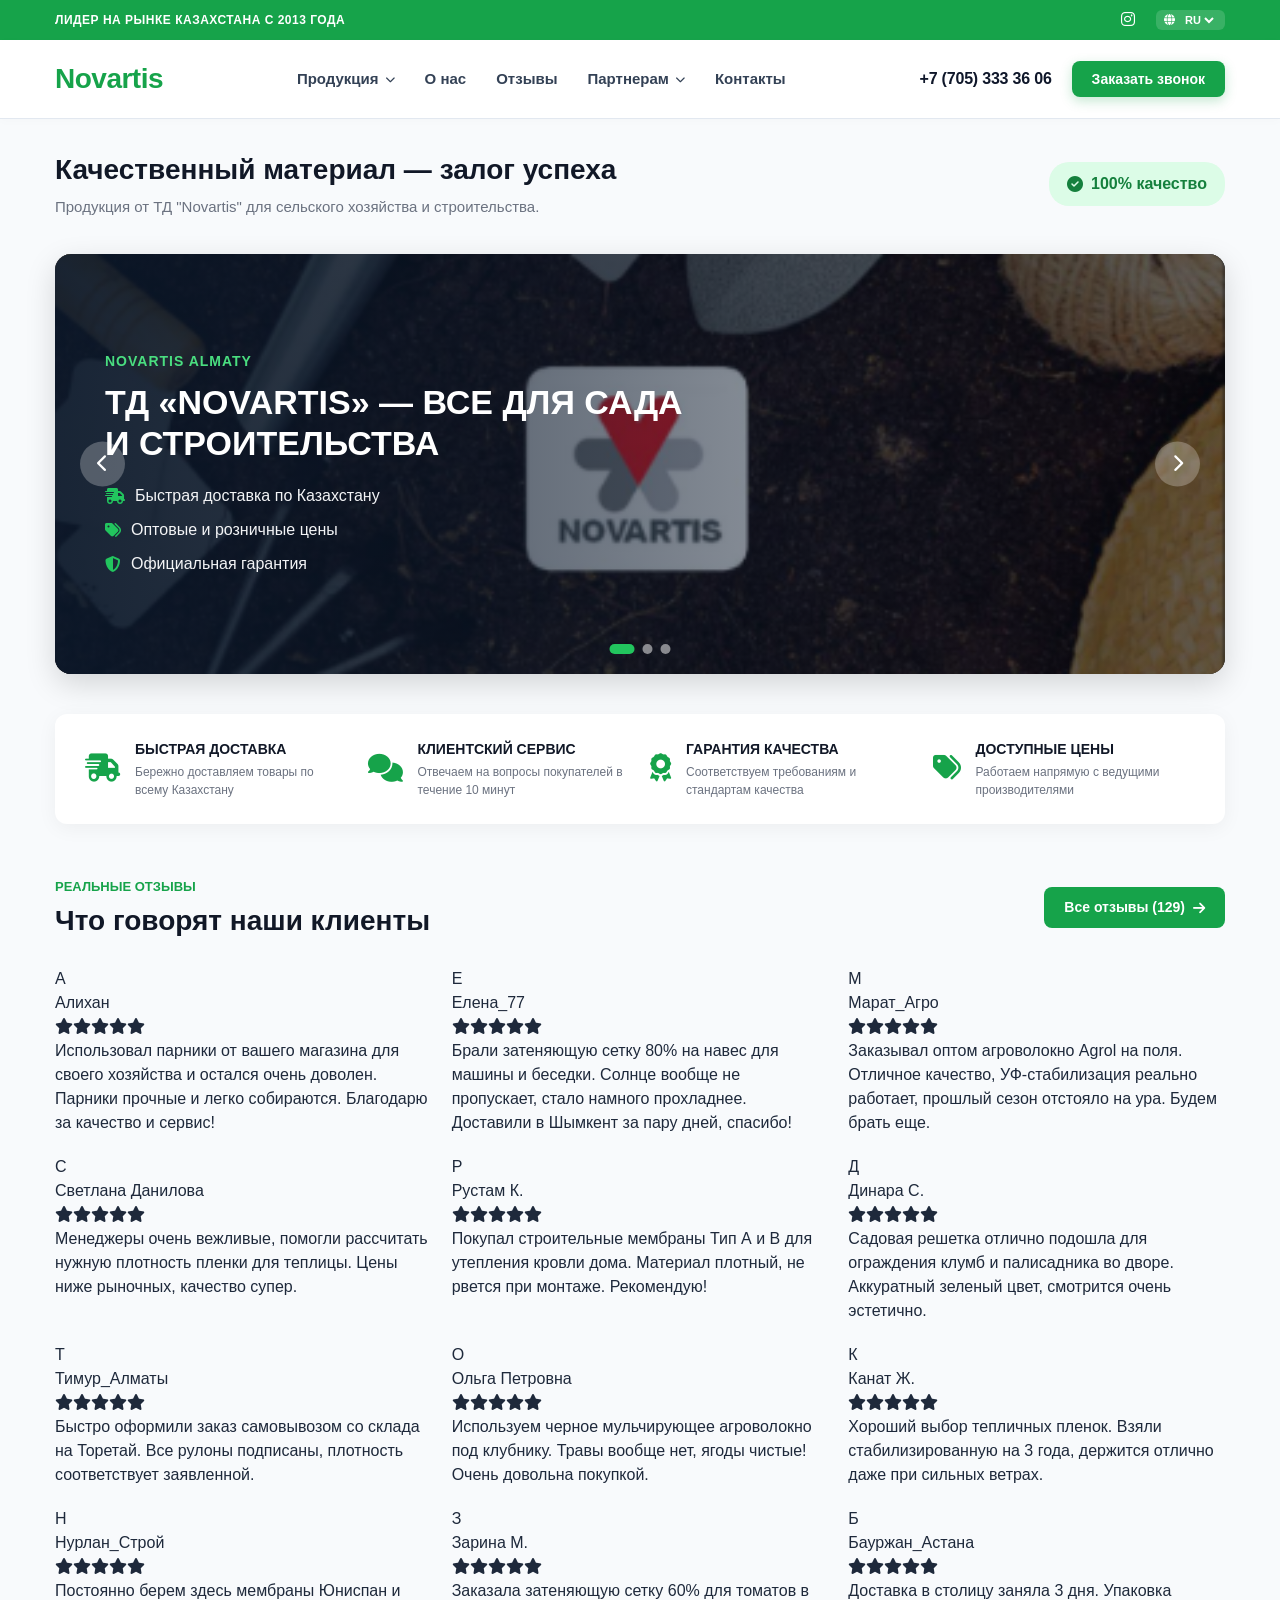
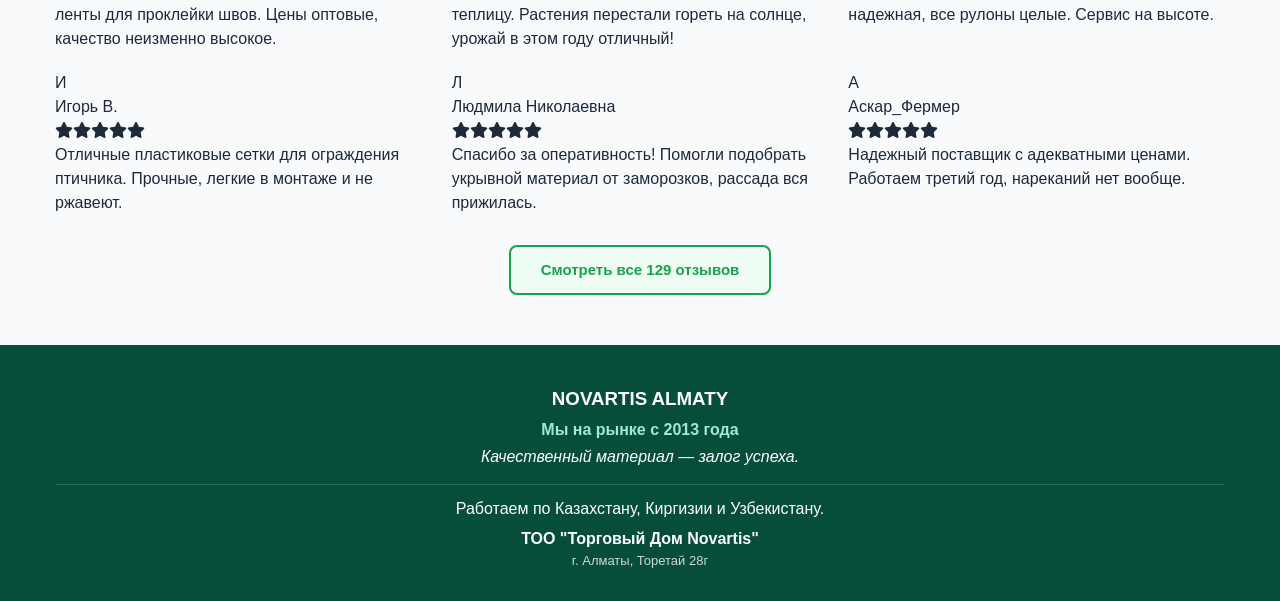
==== commit 526d1f60: "Add reviews section on homepage and create reviews.html with 129 reviews" ====
--- a/index.html
+++ b/index.html
@@ -3,7 +3,7 @@
 <head>
     <meta charset="UTF-8">
     <meta name="viewport" content="width=device-width, initial-scale=1.0">
-    <title>TDN.kz — Главная страница</title>
+    <title>Novartis — Главная страница</title>
     <link rel="stylesheet" href="style.css">
     <link rel="stylesheet" href="https://cdnjs.cloudflare.com/ajax/libs/font-awesome/6.4.0/css/all.min.css">
     <style>
@@ -30,86 +30,31 @@
             background-repeat: no-repeat !important;
             position: relative;
         }
-        .slide.active {
-            display: block;
-        }
+        .slide.active { display: block; }
         .slide-overlay {
             position: absolute;
-            top: 0; 
-            left: 0; 
-            width: 100%; 
-            height: 100%;
+            top: 0; left: 0; width: 100%; height: 100%;
             background: linear-gradient(90deg, rgba(11, 25, 44, 0.88) 0%, rgba(11, 25, 44, 0.25) 100%);
-            display: flex;
-            align-items: center;
-            padding: 50px;
-            z-index: 2;
-        }
-        .slide-content {
-            color: #ffffff;
-            max-width: 600px;
-            z-index: 3;
-        }
-        .slide-brand {
-            font-size: 14px;
-            font-weight: 700;
-            color: #4ade80;
-            letter-spacing: 1px;
-            margin-bottom: 10px;
-        }
-        .slide-content h2 {
-            font-size: 34px;
-            font-weight: 900;
-            margin-bottom: 20px;
-            line-height: 1.2;
-        }
-        .slide-features-list {
-            list-style: none;
-            padding: 0;
-            margin: 0;
-            display: flex;
-            flex-direction: column;
-            gap: 10px;
-        }
-        .slide-features-list li {
-            font-size: 16px;
-            display: flex;
-            align-items: center;
-            gap: 10px;
-            color: #f3f4f6;
-        }
-        .slide-features-list i {
-            color: #22c55e;
-        }
+            display: flex; align-items: center; padding: 50px; z-index: 2;
+        }
+        .slide-content { color: #ffffff; max-width: 600px; z-index: 3; }
+        .slide-brand { font-size: 14px; font-weight: 700; color: #4ade80; letter-spacing: 1px; margin-bottom: 10px; }
+        .slide-content h2 { font-size: 34px; font-weight: 900; margin-bottom: 20px; line-height: 1.2; }
+        .slide-features-list { list-style: none; padding: 0; margin: 0; display: flex; flex-direction: column; gap: 10px; }
+        .slide-features-list li { font-size: 16px; display: flex; align-items: center; gap: 10px; color: #f3f4f6; }
+        .slide-features-list i { color: #22c55e; }
         .slider-btn {
-            position: absolute;
-            top: 50%;
-            transform: translateY(-50%);
-            width: 45px;
-            height: 45px;
-            border-radius: 50%;
-            background: rgba(255, 255, 255, 0.25);
-            color: #ffffff;
-            border: none;
-            cursor: pointer;
-            display: flex;
-            align-items: center;
-            justify-content: center;
-            font-size: 18px;
-            transition: background 0.2s;
-            z-index: 10;
+            position: absolute; top: 50%; transform: translateY(-50%);
+            width: 45px; height: 45px; border-radius: 50%;
+            background: rgba(255, 255, 255, 0.25); color: #ffffff; border: none; cursor: pointer;
+            display: flex; align-items: center; justify-content: center; font-size: 18px; z-index: 10;
         }
         .slider-btn:hover { background: rgba(255, 255, 255, 0.5); }
         .prev-btn { left: 25px; }
         .next-btn { right: 25px; }
         .slider-dots {
-            position: absolute;
-            bottom: 20px;
-            left: 50%;
-            transform: translateX(-50%);
-            display: flex;
-            gap: 8px;
-            z-index: 10;
+            position: absolute; bottom: 20px; left: 50%; transform: translateX(-50%);
+            display: flex; gap: 8px; z-index: 10;
         }
         .slider-dots .dot {
             width: 10px; height: 10px; border-radius: 50%;
@@ -148,52 +93,31 @@
     <header class="site-header">
         <div class="container header-flex">
             <a href="index.html" class="logo-link">
-                <span class="logo-green">TDN.kz</span>
+                <span class="logo-green">Novartis</span>
             </a>
 
             <nav class="main-nav">
                 <ul class="nav-list">
                     <li class="nav-element has-dropdown">
-                        <a href="index.html" class="nav-a">
+                        <a href="javascript:void(0);" class="nav-a">
                             <span>Продукция</span>
                             <i class="fa-solid fa-chevron-down arrow-icon"></i>
                         </a>
                         <div class="mega-box">
                             <div class="mega-grid-2col">
-                                <a href="membranes.html" class="mega-card">
-                                    <i class="fa-solid fa-layer-group card-ic"></i>
-                                    <span>Строительные мембраны</span>
-                                </a>
-                                <a href="agrotextile.html" class="mega-card">
-                                    <i class="fa-solid fa-seedling card-ic"></i>
-                                    <span>Агроволокно и агроткань</span>
-                                </a>
-                                <a href="greenhouse-film.html" class="mega-card">
-                                    <i class="fa-solid fa-warehouse card-ic"></i>
-                                    <span>Тепличная пленка</span>
-                                </a>
-                                <a href="shade-net.html" class="mega-card">
-                                    <i class="fa-solid fa-border-all card-ic"></i>
-                                    <span>Затеняющая сетка</span>
-                                </a>
-                                <a href="fencing-net.html" class="mega-card">
-                                    <i class="fa-solid fa-shield-cat card-ic"></i>
-                                    <span>Ограждающие сетки</span>
-                                </a>
-                                <a href="poly-film.html" class="mega-card">
-                                    <i class="fa-solid fa-box-archive card-ic"></i>
-                                    <span>Полиэтиленовая пленка</span>
-                                </a>
+                                <a href="membranes.html" class="mega-card"><i class="fa-solid fa-layer-group card-ic"></i><span>Строительные мембраны</span></a>
+                                <a href="agrotextile.html" class="mega-card"><i class="fa-solid fa-seedling card-ic"></i><span>Агроволокно и агроткань</span></a>
+                                <a href="greenhouse-film.html" class="mega-card"><i class="fa-solid fa-warehouse card-ic"></i><span>Тепличная пленка</span></a>
+                                <a href="shade-net.html" class="mega-card"><i class="fa-solid fa-border-all card-ic"></i><span>Затеняющая сетка</span></a>
+                                <a href="fencing-net.html" class="mega-card"><i class="fa-solid fa-shield-cat card-ic"></i><span>Ограждающие сетки</span></a>
+                                <a href="poly-film.html" class="mega-card"><i class="fa-solid fa-box-archive card-ic"></i><span>Полиэтиленовая пленка</span></a>
                             </div>
                         </div>
                     </li>
-
-                    <li class="nav-element">
-                        <a href="about.html" class="nav-a">О нас</a>
-                    </li>
-
+                    <li class="nav-element"><a href="about.html" class="nav-a">О нас</a></li>
+                    <li class="nav-element"><a href="reviews.html" class="nav-a">Отзывы</a></li>
                     <li class="nav-element has-dropdown">
-                        <a href="#" class="nav-a">
+                        <a href="javascript:void(0);" class="nav-a">
                             <span>Партнерам</span>
                             <i class="fa-solid fa-chevron-down arrow-icon"></i>
                         </a>
@@ -201,10 +125,7 @@
                             <a href="wholesale.html" class="dropdown-item">Оптовым покупателям</a>
                         </div>
                     </li>
-
-                    <li class="nav-element">
-                        <a href="contacts.html" class="nav-a">Контакты</a>
-                    </li>
+                    <li class="nav-element"><a href="contacts.html" class="nav-a">Контакты</a></li>
                 </ul>
             </nav>
 
@@ -220,7 +141,7 @@
         <div class="container hero-top-flex" style="display: flex; justify-content: space-between; align-items: center;">
             <div class="hero-titles">
                 <h1 style="font-size: 28px; font-weight: 800; color: #111827; margin-bottom: 5px;">Качественный материал — залог успеха</h1>
-                <p style="font-size: 15px; color: #6b7280;">Продукция от ТД "TDN.kz" для сельского хозяйства и строительства.</p>
+                <p style="font-size: 15px; color: #6b7280;">Продукция от ТД "Novartis" для сельского хозяйства и строительства.</p>
             </div>
             <div class="hero-quality-badge" style="background-color: #dcfce7; color: #15803d; padding: 10px 18px; border-radius: 20px; font-weight: 700; display: flex; align-items: center; gap: 8px;">
                 <i class="fa-solid fa-circle-check"></i>
@@ -229,16 +150,14 @@
         </div>
     </section>
 
-    <!-- СЛАЙДЕР С НОВЫМ ПОРЯДКОМ КАРТИНОК -->
+    <!-- СЛАЙДЕР -->
     <section class="hero-slider-section">
         <div class="slider-container">
-            
-            <!-- Слайд 1 (Бывшая 4-я картинка с инструментами и логотипом) -->
             <div class="slide active" style="background-image: url('./slide1.jpg');">
                 <div class="slide-overlay">
                     <div class="slide-content">
-                        <div class="slide-brand">TDN.KZ ALMATY</div>
-                        <h2>ТД «TDN.kz» — ВСЕ ДЛЯ САДА И СТРОИТЕЛЬСТВА</h2>
+                        <div class="slide-brand">NOVARTIS ALMATY</div>
+                        <h2>ТД «NOVARTIS» — ВСЕ ДЛЯ САДА И СТРОИТЕЛЬСТВА</h2>
                         <ul class="slide-features-list">
                             <li><i class="fa-solid fa-truck-fast"></i> Быстрая доставка по Казахстану</li>
                             <li><i class="fa-solid fa-tags"></i> Оптовые и розничные цены</li>
@@ -247,12 +166,10 @@
                     </div>
                 </div>
             </div>
-
-            <!-- Слайд 2 (Парник с дугами) -->
             <div class="slide" style="background-image: url('./slide2.jpg');">
                 <div class="slide-overlay">
                     <div class="slide-content">
-                        <div class="slide-brand">TDN.KZ ALMATY</div>
+                        <div class="slide-brand">NOVARTIS ALMATY</div>
                         <h2>АГРОВОЛОКНО И УКРЫВНЫЕ МАТЕРИАЛЫ</h2>
                         <ul class="slide-features-list">
                             <li><i class="fa-solid fa-seedling"></i> Защита урожая от заморозков</li>
@@ -262,12 +179,10 @@
                     </div>
                 </div>
             </div>
-
-            <!-- Слайд 3 (Большая теплица) -->
             <div class="slide" style="background-image: url('./slide3.jpg');">
                 <div class="slide-overlay">
                     <div class="slide-content">
-                        <div class="slide-brand">TDN.KZ ALMATY</div>
+                        <div class="slide-brand">NOVARTIS ALMATY</div>
                         <h2>ТЕПЛИЧНЫЕ КОМПЛЕКСЫ И ПЛЕНКИ</h2>
                         <ul class="slide-features-list">
                             <li><i class="fa-solid fa-warehouse"></i> Долговечность и прочность</li>
@@ -277,25 +192,19 @@
                     </div>
                 </div>
             </div>
-
-            <!-- Кнопки управления -->
             <button class="slider-btn prev-btn" id="prevSlide"><i class="fa-solid fa-chevron-left"></i></button>
             <button class="slider-btn next-btn" id="nextSlide"><i class="fa-solid fa-chevron-right"></i></button>
-
-            <!-- Точки переключения -->
             <div class="slider-dots">
                 <span class="dot active" data-index="0"></span>
                 <span class="dot" data-index="1"></span>
                 <span class="dot" data-index="2"></span>
             </div>
-
         </div>
     </section>
 
     <!-- Полоса преимуществ -->
     <section class="features-bar-section" style="margin: 30px auto; max-width: 1200px; padding: 0 15px;">
         <div style="background-color: #ffffff; padding: 25px 30px; box-shadow: 0 4px 20px rgba(0,0,0,0.05); border-radius: 12px; display: grid; grid-template-columns: repeat(auto-fit, minmax(220px, 1fr)); gap: 20px;">
-            
             <div style="display: flex; align-items: center; gap: 15px;">
                 <div style="font-size: 28px; color: #16a34a;"><i class="fa-solid fa-truck-fast"></i></div>
                 <div>
@@ -303,7 +212,6 @@
                     <p style="font-size: 12px; color: #6b7280; margin: 0;">Бережно доставляем товары по всему Казахстану</p>
                 </div>
             </div>
-
             <div style="display: flex; align-items: center; gap: 15px;">
                 <div style="font-size: 28px; color: #16a34a;"><i class="fa-solid fa-comments"></i></div>
                 <div>
@@ -311,7 +219,6 @@
                     <p style="font-size: 12px; color: #6b7280; margin: 0;">Отвечаем на вопросы покупателей в течение 10 минут</p>
                 </div>
             </div>
-
             <div style="display: flex; align-items: center; gap: 15px;">
                 <div style="font-size: 28px; color: #16a34a;"><i class="fa-solid fa-award"></i></div>
                 <div>
@@ -319,7 +226,6 @@
                     <p style="font-size: 12px; color: #6b7280; margin: 0;">Соответствуем требованиям и стандартам качества</p>
                 </div>
             </div>
-
             <div style="display: flex; align-items: center; gap: 15px;">
                 <div style="font-size: 28px; color: #16a34a;"><i class="fa-solid fa-tags"></i></div>
                 <div>
@@ -327,32 +233,234 @@
                     <p style="font-size: 12px; color: #6b7280; margin: 0;">Работаем напрямую с ведущими производителями</p>
                 </div>
             </div>
-
         </div>
     </section>
 
-    <!-- Подвал сайта -->
+    <!-- БЛОК ОТЗЫВОВ НА ГЛАВНОЙ (15 ОТЗЫВОВ) -->
+    <section class="home-reviews-section" style="max-width: 1200px; margin: 50px auto; padding: 0 15px;">
+        <div style="display: flex; justify-content: space-between; align-items: center; margin-bottom: 25px;">
+            <div>
+                <span style="color: #16a34a; font-size: 13px; font-weight: 800; text-transform: uppercase;">РЕАЛЬНЫЕ ОТЗЫВЫ</span>
+                <h2 style="font-size: 28px; color: #111827; font-weight: 900; margin-top: 2px;">Что говорят наши клиенты</h2>
+            </div>
+            <a href="reviews.html" class="all-reviews-btn" style="background: #16a34a; color: #fff; padding: 10px 20px; border-radius: 8px; text-decoration: none; font-weight: 700; font-size: 14px; display: inline-flex; align-items: center; gap: 8px; transition: background 0.2s;">
+                Все отзывы (129) <i class="fa-solid fa-arrow-right"></i>
+            </a>
+        </div>
+
+        <div class="reviews-grid" style="display: grid; grid-template-columns: repeat(auto-fit, minmax(350px, 1fr)); gap: 20px;">
+            
+            <!-- Отзыв 1 -->
+            <div class="review-card">
+                <div class="review-header">
+                    <div class="review-avatar">А</div>
+                    <div class="review-meta">
+                        <div class="review-author">Алихан</div>
+                        <div class="review-stars"><i class="fa-solid fa-star"></i><i class="fa-solid fa-star"></i><i class="fa-solid fa-star"></i><i class="fa-solid fa-star"></i><i class="fa-solid fa-star"></i></div>
+                    </div>
+                </div>
+                <p class="review-text">Использовал парники от вашего магазина для своего хозяйства и остался очень доволен. Парники прочные и легко собираются. Благодарю за качество и сервис!</p>
+            </div>
+
+            <!-- Отзыв 2 -->
+            <div class="review-card">
+                <div class="review-header">
+                    <div class="review-avatar">Е</div>
+                    <div class="review-meta">
+                        <div class="review-author">Елена_77</div>
+                        <div class="review-stars"><i class="fa-solid fa-star"></i><i class="fa-solid fa-star"></i><i class="fa-solid fa-star"></i><i class="fa-solid fa-star"></i><i class="fa-solid fa-star"></i></div>
+                    </div>
+                </div>
+                <p class="review-text">Брали затеняющую сетку 80% на навес для машины и беседки. Солнце вообще не пропускает, стало намного прохладнее. Доставили в Шымкент за пару дней, спасибо!</p>
+            </div>
+
+            <!-- Отзыв 3 -->
+            <div class="review-card">
+                <div class="review-header">
+                    <div class="review-avatar">М</div>
+                    <div class="review-meta">
+                        <div class="review-author">Марат_Агро</div>
+                        <div class="review-stars"><i class="fa-solid fa-star"></i><i class="fa-solid fa-star"></i><i class="fa-solid fa-star"></i><i class="fa-solid fa-star"></i><i class="fa-solid fa-star"></i></div>
+                    </div>
+                </div>
+                <p class="review-text">Заказывал оптом агроволокно Agrol на поля. Отличное качество, УФ-стабилизация реально работает, прошлый сезон отстояло на ура. Будем брать еще.</p>
+            </div>
+
+            <!-- Отзыв 4 -->
+            <div class="review-card">
+                <div class="review-header">
+                    <div class="review-avatar">С</div>
+                    <div class="review-meta">
+                        <div class="review-author">Светлана Данилова</div>
+                        <div class="review-stars"><i class="fa-solid fa-star"></i><i class="fa-solid fa-star"></i><i class="fa-solid fa-star"></i><i class="fa-solid fa-star"></i><i class="fa-solid fa-star"></i></div>
+                    </div>
+                </div>
+                <p class="review-text">Менеджеры очень вежливые, помогли рассчитать нужную плотность пленки для теплицы. Цены ниже рыночных, качество супер.</p>
+            </div>
+
+            <!-- Отзыв 5 -->
+            <div class="review-card">
+                <div class="review-header">
+                    <div class="review-avatar">Р</div>
+                    <div class="review-meta">
+                        <div class="review-author">Рустам К.</div>
+                        <div class="review-stars"><i class="fa-solid fa-star"></i><i class="fa-solid fa-star"></i><i class="fa-solid fa-star"></i><i class="fa-solid fa-star"></i><i class="fa-solid fa-star"></i></div>
+                    </div>
+                </div>
+                <p class="review-text">Покупал строительные мембраны Тип А и В для утепления кровли дома. Материал плотный, не рвется при монтаже. Рекомендую!</p>
+            </div>
+
+            <!-- Отзыв 6 -->
+            <div class="review-card">
+                <div class="review-header">
+                    <div class="review-avatar">Д</div>
+                    <div class="review-meta">
+                        <div class="review-author">Динара С.</div>
+                        <div class="review-stars"><i class="fa-solid fa-star"></i><i class="fa-solid fa-star"></i><i class="fa-solid fa-star"></i><i class="fa-solid fa-star"></i><i class="fa-solid fa-star"></i></div>
+                    </div>
+                </div>
+                <p class="review-text">Садовая решетка отлично подошла для ограждения клумб и палисадника во дворе. Аккуратный зеленый цвет, смотрится очень эстетично.</p>
+            </div>
+
+            <!-- Отзыв 7 -->
+            <div class="review-card">
+                <div class="review-header">
+                    <div class="review-avatar">Т</div>
+                    <div class="review-meta">
+                        <div class="review-author">Тимур_Алматы</div>
+                        <div class="review-stars"><i class="fa-solid fa-star"></i><i class="fa-solid fa-star"></i><i class="fa-solid fa-star"></i><i class="fa-solid fa-star"></i><i class="fa-solid fa-star"></i></div>
+                    </div>
+                </div>
+                <p class="review-text">Быстро оформили заказ самовывозом со склада на Торетай. Все рулоны подписаны, плотность соответствует заявленной.</p>
+            </div>
+
+            <!-- Отзыв 8 -->
+            <div class="review-card">
+                <div class="review-header">
+                    <div class="review-avatar">О</div>
+                    <div class="review-meta">
+                        <div class="review-author">Ольга Петровна</div>
+                        <div class="review-stars"><i class="fa-solid fa-star"></i><i class="fa-solid fa-star"></i><i class="fa-solid fa-star"></i><i class="fa-solid fa-star"></i><i class="fa-solid fa-star"></i></div>
+                    </div>
+                </div>
+                <p class="review-text">Используем черное мульчирующее агроволокно под клубнику. Травы вообще нет, ягоды чистые! Очень довольна покупкой.</p>
+            </div>
+
+            <!-- Отзыв 9 -->
+            <div class="review-card">
+                <div class="review-header">
+                    <div class="review-avatar">К</div>
+                    <div class="review-meta">
+                        <div class="review-author">Канат Ж.</div>
+                        <div class="review-stars"><i class="fa-solid fa-star"></i><i class="fa-solid fa-star"></i><i class="fa-solid fa-star"></i><i class="fa-solid fa-star"></i><i class="fa-solid fa-star"></i></div>
+                    </div>
+                </div>
+                <p class="review-text">Хороший выбор тепличных пленок. Взяли стабилизированную на 3 года, держится отлично даже при сильных ветрах.</p>
+            </div>
+
+            <!-- Отзыв 10 -->
+            <div class="review-card">
+                <div class="review-header">
+                    <div class="review-avatar">Н</div>
+                    <div class="review-meta">
+                        <div class="review-author">Нурлан_Строй</div>
+                        <div class="review-stars"><i class="fa-solid fa-star"></i><i class="fa-solid fa-star"></i><i class="fa-solid fa-star"></i><i class="fa-solid fa-star"></i><i class="fa-solid fa-star"></i></div>
+                    </div>
+                </div>
+                <p class="review-text">Постоянно берем здесь мембраны Юниспан и ленты для проклейки швов. Цены оптовые, качество неизменно высокое.</p>
+            </div>
+
+            <!-- Отзыв 11 -->
+            <div class="review-card">
+                <div class="review-header">
+                    <div class="review-avatar">З</div>
+                    <div class="review-meta">
+                        <div class="review-author">Зарина М.</div>
+                        <div class="review-stars"><i class="fa-solid fa-star"></i><i class="fa-solid fa-star"></i><i class="fa-solid fa-star"></i><i class="fa-solid fa-star"></i><i class="fa-solid fa-star"></i></div>
+                    </div>
+                </div>
+                <p class="review-text">Заказала затеняющую сетку 60% для томатов в теплицу. Растения перестали гореть на солнце, урожай в этом году отличный!</p>
+            </div>
+
+            <!-- Отзыв 12 -->
+            <div class="review-card">
+                <div class="review-header">
+                    <div class="review-avatar">Б</div>
+                    <div class="review-meta">
+                        <div class="review-author">Бауржан_Астана</div>
+                        <div class="review-stars"><i class="fa-solid fa-star"></i><i class="fa-solid fa-star"></i><i class="fa-solid fa-star"></i><i class="fa-solid fa-star"></i><i class="fa-solid fa-star"></i></div>
+                    </div>
+                </div>
+                <p class="review-text">Доставка в столицу заняла 3 дня. Упаковка надежная, все рулоны целые. Сервис на высоте.</p>
+            </div>
+
+            <!-- Отзыв 13 -->
+            <div class="review-card">
+                <div class="review-header">
+                    <div class="review-avatar">И</div>
+                    <div class="review-meta">
+                        <div class="review-author">Игорь В.</div>
+                        <div class="review-stars"><i class="fa-solid fa-star"></i><i class="fa-solid fa-star"></i><i class="fa-solid fa-star"></i><i class="fa-solid fa-star"></i><i class="fa-solid fa-star"></i></div>
+                    </div>
+                </div>
+                <p class="review-text">Отличные пластиковые сетки для ограждения птичника. Прочные, легкие в монтаже и не ржавеют.</p>
+            </div>
+
+            <!-- Отзыв 14 -->
+            <div class="review-card">
+                <div class="review-header">
+                    <div class="review-avatar">Л</div>
+                    <div class="review-meta">
+                        <div class="review-author">Людмила Николаевна</div>
+                        <div class="review-stars"><i class="fa-solid fa-star"></i><i class="fa-solid fa-star"></i><i class="fa-solid fa-star"></i><i class="fa-solid fa-star"></i><i class="fa-solid fa-star"></i></div>
+                    </div>
+                </div>
+                <p class="review-text">Спасибо за оперативность! Помогли подобрать укрывной материал от заморозков, рассада вся прижилась.</p>
+            </div>
+
+            <!-- Отзыв 15 -->
+            <div class="review-card">
+                <div class="review-header">
+                    <div class="review-avatar">А</div>
+                    <div class="review-meta">
+                        <div class="review-author">Аскар_Фермер</div>
+                        <div class="review-stars"><i class="fa-solid fa-star"></i><i class="fa-solid fa-star"></i><i class="fa-solid fa-star"></i><i class="fa-solid fa-star"></i><i class="fa-solid fa-star"></i></div>
+                    </div>
+                </div>
+                <p class="review-text">Надежный поставщик с адекватными ценами. Работаем третий год, нареканий нет вообще.</p>
+            </div>
+
+        </div>
+
+        <div style="text-align: center; margin-top: 30px;">
+            <a href="reviews.html" style="background: #f0fdf4; color: #16a34a; border: 2px solid #16a34a; padding: 12px 30px; border-radius: 8px; text-decoration: none; font-weight: 800; font-size: 15px; display: inline-block; transition: all 0.2s;">
+                Смотреть все 129 отзывов
+            </a>
+        </div>
+    </section>
+
+    <!-- Подвал -->
     <footer class="footer" style="background-color: #064e3b; color: #ffffff; padding: 40px 0 30px 0; text-align: center; margin-top: 50px;">
         <div class="container" style="display: flex; flex-direction: column; gap: 15px;">
             <div>
-                <h3 style="margin-bottom: 5px;">TDN.KZ ALMATY</h3>
+                <h3 style="margin-bottom: 5px;">NOVARTIS ALMATY</h3>
                 <p style="color: #a8e6cf; font-weight: 600;">Мы на рынке с 2013 года</p>
                 <p style="font-style: italic; margin-top: 3px;">Качественный материал — залог успеха.</p>
             </div>
             <div style="border-top: 1px solid rgba(255,255,255,0.15); padding-top: 12px;">
                 <p>Работаем по Казахстану, Киргизии и Узбекистану.</p>
-                <p style="margin-top: 6px; font-weight: 600; color: #ffffff;">ТОО "Торговый Дом TDN.kz"</p>
+                <p style="margin-top: 6px; font-weight: 600; color: #ffffff;">ТОО "Торговый Дом Novartis"</p>
                 <p style="color: #d1d5db; font-size: 13px;">г. Алматы, Торетай 28г</p>
             </div>
         </div>
     </footer>
 
-    <!-- Модалка заказа звонка -->
+    <!-- Модалка звонка -->
     <div class="modal-backdrop" id="callModal" style="display:none; position:fixed; top:0; left:0; width:100%; height:100%; background:rgba(0,0,0,0.5); align-items:center; justify-content:center; z-index:1000;">
         <div class="modal-card" style="background:#fff; padding:30px; border-radius:12px; position:relative; max-width:400px; width:100%;">
             <button type="button" class="modal-close" id="closeCallModal" style="position:absolute; top:10px; right:15px; background:none; border:none; font-size:24px; cursor:pointer;">&times;</button>
             <h3 style="margin-bottom:10px;">Связаться с нами</h3>
-            <p style="margin-bottom:20px; color:#6b7280; font-size:14px;">Выберите удобный способ связи с отделом продаж TDN.kz:</p>
+            <p style="margin-bottom:20px; color:#6b7280; font-size:14px;">Выберите удобный способ связи с отделом продаж Novartis:</p>
             <div style="display:flex; flex-direction:column; gap:10px;">
                 <a href="tel:+77053333606" style="background:#16a34a; color:#fff; padding:12px; border-radius:8px; text-align:center; text-decoration:none; font-weight:700;"><i class="fa-solid fa-phone"></i> Позвонить</a>
                 <a href="https://wa.me/77053333606" target="_blank" style="background:#25d366; color:#fff; padding:12px; border-radius:8px; text-align:center; text-decoration:none; font-weight:700;"><i class="fa-brands fa-whatsapp"></i> Написать в WhatsApp</a>
@@ -360,7 +468,6 @@
         </div>
     </div>
 
-    <!-- Скрипт автоматического слайдера (4 секунды) -->
     <script>
         const slides = document.querySelectorAll('.slide');
         const dots = document.querySelectorAll('.dot');
@@ -372,59 +479,28 @@
         function showSlide(index) {
             slides.forEach(slide => slide.classList.remove('active'));
             dots.forEach(dot => dot.classList.remove('active'));
-            
             if (index >= slides.length) currentSlide = 0;
             if (index < 0) currentSlide = slides.length - 1;
-
             slides[currentSlide].classList.add('active');
             dots[currentSlide].classList.add('active');
         }
-
-        function nextSlide() {
-            currentSlide++;
-            showSlide(currentSlide);
-        }
-
-        function prevSlide() {
-            currentSlide--;
-            showSlide(currentSlide);
-        }
-
-        function startAutoSlide() {
-            slideTimer = setInterval(nextSlide, 4000); // 4 секунды
-        }
-
-        function resetAutoSlide() {
-            clearInterval(slideTimer);
-            startAutoSlide();
-        }
+        function nextSlide() { currentSlide++; showSlide(currentSlide); }
+        function prevSlide() { currentSlide--; showSlide(currentSlide); }
+        function startAutoSlide() { slideTimer = setInterval(nextSlide, 4000); }
+        function resetAutoSlide() { clearInterval(slideTimer); startAutoSlide(); }
 
         if (nextBtn && prevBtn) {
-            nextBtn.addEventListener('click', () => {
-                nextSlide();
-                resetAutoSlide();
+            nextBtn.addEventListener('click', () => { nextSlide(); resetAutoSlide(); });
+            prevBtn.addEventListener('click', () => { prevSlide(); resetAutoSlide(); });
+            dots.forEach((dot, idx) => {
+                dot.addEventListener('click', () => { currentSlide = idx; showSlide(currentSlide); resetAutoSlide(); });
             });
-
-            prevBtn.addEventListener('click', () => {
-                prevSlide();
-                resetAutoSlide();
-            });
-
-            dots.forEach((dot, idx) => {
-                dot.addEventListener('click', () => {
-                    currentSlide = idx;
-                    showSlide(currentSlide);
-                    resetAutoSlide();
-                });
-            });
-
             startAutoSlide();
         }
 
         const callModal = document.getElementById('callModal');
         const openCallModalBtn = document.getElementById('openCallModal');
         const closeCallModalBtn = document.getElementById('closeCallModal');
-
         if (openCallModalBtn) openCallModalBtn.addEventListener('click', () => callModal.style.display = 'flex');
         if (closeCallModalBtn) closeCallModalBtn.addEventListener('click', () => callModal.style.display = 'none');
         window.addEventListener('click', (e) => { if (e.target === callModal) callModal.style.display = 'none'; });
--- a/style.css
+++ b/style.css
@@ -1,29 +1,41 @@
+/* ==========================================
+   ОСНОВНЫЕ СТИЛИ САЙТА NOVARTIS (FULL VERSION)
+   ========================================== */
+
 * {
     box-sizing: border-box;
     margin: 0;
     padding: 0;
 }
 
+html {
+    scroll-behavior: smooth;
+}
+
 body {
-    font-family: 'Segoe UI', Arial, sans-serif;
-    color: #222222;
-    background-color: #f8f9fa;
+    font-family: -apple-system, BlinkMacSystemFont, "Segoe UI", Roboto, Helvetica, Arial, sans-serif;
+    background-color: #f8fafc;
+    color: #1e293b;
     line-height: 1.5;
+    -webkit-font-smoothing: antialiased;
 }
 
 .container {
     max-width: 1200px;
     margin: 0 auto;
-    padding: 0 20px;
-}
-
-/* 1. Верхняя полоса */
+    padding: 0 15px;
+}
+
+/* ==========================================
+   ВЕРХНЯЯ ПОЛОСА (TOP BAR)
+   ========================================== */
 .top-bar {
-    background-color: #27ae60;
+    background-color: #16a34a;
     color: #ffffff;
+    font-size: 12px;
+    font-weight: 700;
     padding: 8px 0;
-    font-size: 13px;
-    font-weight: 700;
+    letter-spacing: 0.5px;
 }
 
 .top-bar-container {
@@ -32,79 +44,91 @@
     align-items: center;
 }
 
+.top-bar-left span {
+    display: inline-block;
+}
+
 .top-bar-right {
     display: flex;
     align-items: center;
-    gap: 15px;
+    gap: 20px;
+}
+
+.social-icons {
+    display: flex;
+    align-items: center;
+    gap: 12px;
 }
 
 .social-icon {
     color: #ffffff;
-    background-color: rgba(255, 255, 255, 0.25);
-    width: 28px;
-    height: 28px;
-    border-radius: 50%;
-    display: inline-flex;
-    align-items: center;
-    justify-content: center;
+    font-size: 16px;
     text-decoration: none;
-    transition: all 0.2s ease;
+    transition: opacity 0.2s;
 }
 
 .social-icon:hover {
-    background-color: #ffffff;
-    color: #27ae60;
+    opacity: 0.8;
 }
 
 .lang-select-box {
     display: flex;
     align-items: center;
-    gap: 5px;
-    background: rgba(255, 255, 255, 0.2);
-    padding: 2px 10px;
-    border-radius: 12px;
+    gap: 6px;
+    background: rgba(255, 255, 255, 0.15);
+    padding: 3px 8px;
+    border-radius: 6px;
+}
+
+.lang-select-box i {
+    font-size: 11px;
 }
 
 .lang-select-box select {
     background: transparent;
+    border: none;
     color: #ffffff;
-    border: none;
     font-weight: 700;
-    font-size: 13px;
+    font-size: 11px;
     cursor: pointer;
     outline: none;
 }
 
 .lang-select-box select option {
-    background-color: #1b4d3e;
+    background: #0f172a;
     color: #ffffff;
 }
 
-/* 2. Шапка сайта */
+
+/* ==========================================
+   ШАПКА САЙТА И НАВИГАЦИЯ (HEADER & MENU)
+   ========================================== */
 .site-header {
     background-color: #ffffff;
-    border-bottom: 1px solid #e5e5e5;
+    border-bottom: 1px solid #e2e8f0;
     padding: 18px 0;
     position: relative;
-    z-index: 500;
+    z-index: 1000;
+    box-shadow: 0 2px 10px rgba(0,0,0,0.02);
 }
 
 .header-flex {
     display: flex;
-    align-items: center;
     justify-content: space-between;
+    align-items: center;
 }
 
 .logo-link {
     text-decoration: none;
-    display: inline-block;
+    display: flex;
+    align-items: center;
 }
 
 .logo-green {
     font-size: 28px;
     font-weight: 900;
-    color: #27ae60;
-    letter-spacing: 2px;
+    color: #16a34a;
+    letter-spacing: -0.5px;
 }
 
 .main-nav {
@@ -113,10 +137,12 @@
 }
 
 .nav-list {
+    display: flex;
     list-style: none;
-    display: flex;
-    align-items: center;
-    gap: 35px;
+    gap: 30px;
+    align-items: center;
+    margin: 0;
+    padding: 0;
 }
 
 .nav-element {
@@ -124,1154 +150,581 @@
 }
 
 .nav-a {
-    font-size: 16px;
+    text-decoration: none;
+    color: #334155;
     font-weight: 600;
-    color: #222222;
+    font-size: 15px;
+    display: flex;
+    align-items: center;
+    gap: 6px;
+    cursor: pointer;
+    padding: 5px 0;
+    transition: color 0.2s;
+}
+
+.nav-a:hover {
+    color: #16a34a;
+}
+
+.arrow-icon {
+    font-size: 10px;
+    transition: transform 0.2s ease;
+}
+
+.has-dropdown:hover .arrow-icon {
+    transform: rotate(180deg);
+}
+
+/* Выпадающие мега-меню (Mega Box) */
+.mega-box {
+    display: none;
+    position: absolute;
+    top: calc(100% + 15px);
+    left: -20px;
+    width: 520px;
+    background: #ffffff;
+    box-shadow: 0 15px 35px rgba(0,0,0,0.12);
+    border-radius: 14px;
+    padding: 20px;
+    z-index: 1100;
+    border: 1px solid #e5e7eb;
+    animation: fadeInMenu 0.2s ease forwards;
+}
+
+@keyframes fadeInMenu {
+    from { opacity: 0; transform: translateY(8px); }
+    to { opacity: 1; transform: translateY(0); }
+}
+
+.mega-grid-2col {
+    display: grid;
+    grid-template-columns: 1fr 1fr;
+    gap: 12px;
+}
+
+.mega-card {
+    display: flex;
+    align-items: center;
+    gap: 12px;
+    padding: 12px 14px;
+    border-radius: 10px;
     text-decoration: none;
-    display: flex;
-    align-items: center;
-    gap: 6px;
-    padding: 8px 0;
-    transition: color 0.2s ease;
-}
-
-.nav-a:hover {
-    color: #27ae60;
-}
-
-.arrow-icon {
-    font-size: 11px;
-    color: #777777;
-}
-
+    color: #334155;
+    font-size: 13px;
+    font-weight: 600;
+    background: #f8fafc;
+    border: 1px solid #f1f5f9;
+    transition: all 0.2s ease;
+}
+
+.mega-card:hover {
+    background: #f0fdf4;
+    color: #16a34a;
+    border-color: #dcfce7;
+    transform: translateY(-1px);
+}
+
+.card-ic {
+    font-size: 18px;
+    color: #16a34a;
+    flex-shrink: 0;
+}
+
+/* Обычное выпадающее меню (Dropdown) */
 .dropdown-box {
     display: none;
     position: absolute;
-    top: 100%;
+    top: calc(100% + 15px);
     left: 0;
-    background-color: #ffffff;
-    box-shadow: 0 10px 25px rgba(0,0,0,0.12);
-    border-radius: 8px;
-    min-width: 210px;
-    padding: 8px 0;
-    z-index: 600;
-    border: 1px solid #eeeeee;
-}
-
-.nav-element.has-dropdown:hover .dropdown-box {
-    display: block;
-    animation: fadeIn 0.2s ease;
+    width: 220px;
+    background: #ffffff;
+    box-shadow: 0 10px 30px rgba(0,0,0,0.1);
+    border-radius: 10px;
+    padding: 10px;
+    z-index: 1100;
+    border: 1px solid #e5e7eb;
+    animation: fadeInMenu 0.2s ease forwards;
 }
 
 .dropdown-item {
     display: block;
-    padding: 10px 18px;
-    color: #333333;
+    padding: 10px 12px;
     text-decoration: none;
+    color: #334155;
     font-size: 14px;
     font-weight: 600;
+    border-radius: 6px;
+    transition: background 0.2s, color 0.2s;
 }
 
 .dropdown-item:hover {
-    background-color: #f2fbf6;
-    color: #27ae60;
-}
-
-.mega-box {
-    display: none;
-    position: absolute;
-    top: 100%;
-    left: 50%;
-    transform: translateX(-50%);
-    background-color: #ffffff;
-    box-shadow: 0 15px 35px rgba(0,0,0,0.15);
-    border-radius: 12px;
-    padding: 18px;
-    width: 660px;
-    z-index: 650;
-    border: 1px solid #e2e8f0;
-}
-
-.nav-element.has-dropdown:hover .mega-box {
+    background: #f0fdf4;
+    color: #16a34a;
+}
+
+/* Активация ховера для ПК */
+.has-dropdown:hover .mega-box,
+.has-dropdown:hover .dropdown-box {
     display: block;
-    animation: fadeIn 0.2s ease;
-}
-
-.mega-grid-2col {
-    display: grid;
-    grid-template-columns: repeat(2, 1fr);
-    gap: 10px;
-}
-
-.mega-card {
-    display: flex;
-    align-items: center;
-    gap: 12px;
-    padding: 12px 14px;
-    border: 1px solid #e8e8e8;
+}
+
+/* Правый блок (Телефон и кнопка звонка) */
+.phone-block {
+    display: flex;
+    align-items: center;
+    gap: 20px;
+}
+
+.phone-link {
+    font-weight: 800;
+    color: #0f172a;
+    text-decoration: none;
+    font-size: 16px;
+    letter-spacing: -0.2px;
+    transition: color 0.2s;
+}
+
+.phone-link:hover {
+    color: #16a34a;
+}
+
+.callback-btn {
+    background: #16a34a;
+    color: #ffffff;
+    border: none;
+    padding: 10px 20px;
     border-radius: 8px;
-    text-decoration: none;
-    color: #333333;
-    font-weight: 600;
-    font-size: 14px;
-    transition: all 0.2s ease;
-}
-
-.mega-card:hover {
-    border-color: #27ae60;
-    background-color: #f0fdf4;
-    color: #27ae60;
-}
-
-.card-ic {
-    font-size: 18px;
-    color: #27ae60;
-}
-
-.phone-block {
-    text-align: right;
-}
-
-.phone-link {
-    display: block;
-    font-size: 18px;
-    font-weight: 800;
-    color: #111111;
-    text-decoration: none;
-}
-
-.phone-link:hover {
-    color: #27ae60;
-}
-
-.callback-btn {
-    background: none;
-    border: none;
-    color: #27ae60;
-    font-size: 14px;
-    font-weight: 700;
-    cursor: pointer;
-    text-decoration: underline;
-    padding: 0;
-}
-
-/* 3. БЕЛАЯ ПЛАШКА СВЕРХУ */
-.top-curtain-block {
-    background-color: #ffffff;
-    border-bottom: 1px solid #eaeaea;
-    padding: 22px 0;
-    position: relative;
-    z-index: 10;
-}
-
-.curtain-inner {
-    display: flex;
-    align-items: center;
-    justify-content: space-between;
-}
-
-.curtain-heading {
-    font-size: 26px;
-    font-weight: 800;
-    color: #1b4d3e;
-    line-height: 1.2;
-    margin-bottom: 4px;
-}
-
-.curtain-subtext {
-    font-size: 14px;
-    color: #666666;
-}
-
-.curtain-quality-badge {
-    background-color: #ffffff;
-    border: 1px solid #e0e0e0;
-    border-radius: 25px;
-    padding: 8px 20px;
-    display: inline-flex;
-    align-items: center;
-    gap: 8px;
-    box-shadow: 0 4px 12px rgba(0,0,0,0.06);
     font-weight: 700;
     font-size: 14px;
-    color: #27ae60;
-}
-
-.badge-icon {
-    font-size: 18px;
-    color: #27ae60;
-}
-
-/* 4. УВЕЛИЧЕННЫЙ СЛАЙДЕР ФОТОГРАФИЙ (550px) */
-.hero-slider {
+    cursor: pointer;
+    box-shadow: 0 4px 12px rgba(22, 163, 74, 0.25);
+    transition: all 0.2s ease;
+}
+
+.callback-btn:hover {
+    background: #15803d;
+    box-shadow: 0 6px 15px rgba(22, 163, 74, 0.35);
+    transform: translateY(-1px);
+}
+
+
+/* ==========================================
+   КОМПОНЕНТЫ СТРАНИЦ И ГАЛЕРЕЙ (COMMONS)
+   ========================================== */
+.page-container {
+    max-width: 1200px;
+    margin: 30px auto;
+    padding: 0 15px;
+}
+
+.agro-top-grid {
+    display: grid;
+    grid-template-columns: 450px 1fr;
+    gap: 30px;
+    margin-bottom: 40px;
+}
+
+/* Галерея товаров */
+.gallery-box {
+    background: #fff;
+    border: 1px solid #e5e7eb;
+    border-radius: 14px;
+    padding: 18px;
+    box-shadow: 0 4px 20px rgba(0,0,0,0.04);
+}
+
+.main-media-view {
+    width: 100%;
+    height: 340px;
+    border-radius: 10px;
+    overflow: hidden;
     position: relative;
-    width: 100%;
-    height: 550px;
-    overflow: hidden;
-    background-color: #0b1d17;
-}
-
-.slides-container {
-    position: relative;
-    width: 100%;
-    height: 100%;
-}
-
-.slide {
-    position: absolute;
-    top: 0; left: 0; width: 100%; height: 100%;
-    opacity: 0; visibility: hidden;
-    transition: opacity 0.8s ease-in-out, visibility 0.8s ease-in-out;
-}
-
-.slide.active {
-    opacity: 1; visibility: visible; z-index: 1;
-}
-
-.slide-banner {
-    position: relative;
-    width: 100%;
-    height: 100%;
-    display: flex;
-    background-color: #000;
-}
-
-.banner-overlay {
-    position: absolute; top: 0; left: 0; width: 45%; height: 100%;
-    background: linear-gradient(135deg, #091319 0%, #001a33 60%, #0a4d8c 100%);
-    clip-path: polygon(0 0, 100% 0, 80% 100%, 0 100%);
-    z-index: 2; padding: 50px 60px;
-    display: flex; flex-direction: column; justify-content: center; color: #ffffff;
-}
-
-.banner-brand { display: flex; align-items: center; gap: 10px; margin-bottom: 15px; }
-.logo-icon { font-size: 26px; color: #ffffff; }
-.brand-name { display: block; font-size: 18px; font-weight: 800; letter-spacing: 2px; line-height: 1; }
-.brand-sub { display: block; font-size: 10px; letter-spacing: 3px; color: #80c4ff; }
-.banner-title { font-size: 28px; font-weight: 900; line-height: 1.15; margin-bottom: 20px; color: #fff; text-transform: uppercase; }
-.banner-features { list-style: none; display: flex; flex-direction: column; gap: 8px; }
-.banner-features li { font-size: 13px; color: #e0e0e0; display: flex; align-items: center; gap: 10px; }
-.banner-features i { color: #3399ff; width: 18px; }
-
-.banner-image { width: 100%; height: 100%; background-size: cover; background-position: center; }
-
-/* 5. БЛОК ПРЕИМУЩЕСТВ В ЛИНИЮ НА БЕЛОМ ФОНЕ С ЗЕЛЕНЫМИ ИКОНКАМИ */
-.features-bar-section {
-    background-color: #ffffff;
-    padding: 35px 0;
-    border-bottom: 1px solid #eef2f5;
-    box-shadow: 0 4px 15px rgba(0,0,0,0.03);
-}
-
-.features-grid {
-    display: flex;
-    justify-content: space-between;
-    align-items: flex-start;
-    gap: 20px;
-}
-
-.feature-item {
-    display: flex;
-    align-items: flex-start;
-    gap: 12px;
-    flex: 1;
-    min-width: 0;
-}
-
-.feature-icon {
-    font-size: 28px;
-    color: #27ae60;
-    line-height: 1;
-    flex-shrink: 0;
-    margin-top: 2px;
-}
-
-.feature-content {
-    display: flex;
-    flex-direction: column;
-}
-
-.feature-title {
-    font-size: 14px;
-    font-weight: 800;
-    color: #111111;
-    letter-spacing: 0.3px;
-    margin-bottom: 4px;
-    text-transform: uppercase;
-}
-
-.feature-desc {
-    font-size: 13px;
-    color: #555555;
-    line-height: 1.35;
-}
-
-/* Полное удаление зеленой полосы с кнопкой */
-.hero-action-bar {
-    display: none !important;
-}
-
-/* Управление слайдером */
-.slider-btn { position: absolute; top: 50%; transform: translateY(-50%); background: rgba(0, 0, 0, 0.5); color: #fff; border: none; width: 42px; height: 42px; border-radius: 50%; font-size: 18px; cursor: pointer; z-index: 10; display: flex; align-items: center; justify-content: center; }
-.prev-btn { left: 20px; } .next-btn { right: 20px; }
-.slider-dots { position: absolute; bottom: 15px; left: 50%; transform: translateX(-50%); display: flex; gap: 10px; z-index: 10; }
-.dot { width: 12px; height: 12px; border-radius: 50%; background: rgba(255, 255, 255, 0.4); cursor: pointer; }
-.dot.active { background: #27ae60; transform: scale(1.3); }
-
-/* Модалка */
-.modal-backdrop {
-    display: none;
-    position: fixed;
-    top: 0; left: 0; width: 100%; height: 100%;
-    background: rgba(0, 0, 0, 0.55);
-    z-index: 2000;
-    align-items: center;
-    justify-content: center;
-}
-
-.modal-backdrop.active { display: flex; animation: fadeIn 0.2s ease; }
-
-.modal-card {
-    background: #ffffff; padding: 30px; border-radius: 12px; width: 90%; max-width: 380px; position: relative; text-align: center;
-}
-
-.modal-close { position: absolute; top: 10px; right: 15px; background: none; border: none; font-size: 26px; cursor: pointer; color: #888; }
-.modal-card h3 { font-size: 20px; color: #1b4d3e; margin-bottom: 8px; }
-.modal-card p { font-size: 14px; color: #666; margin-bottom: 20px; }
-.modal-actions { display: flex; flex-direction: column; gap: 12px; }
-.modal-btn { display: flex; align-items: center; justify-content: center; gap: 10px; padding: 12px; border-radius: 8px; text-decoration: none; font-weight: 700; font-size: 14px; }
-.btn-phone { background-color: #1b4d3e; color: #ffffff; }
-.btn-wa { background-color: #25d366; color: #ffffff; }
-
-/* Каталог */
-.catalog-hidden { display: none !important; }
-.catalog { padding: 60px 20px; }
-.section-title { text-align: center; margin-bottom: 40px; }
-.section-title h2 { font-size: 32px; color: #1b4d3e; margin-bottom: 8px; }
-.products-grid { display: grid; grid-template-columns: repeat(auto-fit, minmax(320px, 1fr)); gap: 30px; }
-.product-card { background-color: #ffffff; border-radius: 12px; overflow: hidden; box-shadow: 0 5px 15px rgba(0,0,0,0.08); display: flex; flex-direction: column; }
-.card-image { height: 200px; background-size: cover; background-position: center; }
-.card-content { padding: 22px; display: flex; flex-direction: column; flex-grow: 1; }
-.card-content h3 { font-size: 20px; color: #1b4d3e; margin-bottom: 10px; }
-.card-content .desc { font-size: 14px; color: #555555; margin-bottom: 12px; }
-.specs { list-style: none; font-size: 13px; color: #444444; margin-bottom: 20px; flex-grow: 1; }
-.card-btn { display: block; text-align: center; background-color: #f0f7f4; color: #1b4d3e; padding: 10px; border-radius: 6px; text-decoration: none; font-weight: 600; }
-.card-btn:hover { background-color: #1b4d3e; color: #ffffff; }
-
-.footer { background-color: #113329; color: #ffffff; padding: 35px 0; font-size: 14px; }
-
-@keyframes fadeIn {
-    from { opacity: 0; transform: translateY(-8px); }
-    to { opacity: 1; transform: translateY(0); }
-}
-
-@media (max-width: 992px) {
-    .features-grid { flex-wrap: wrap; }
-    .feature-item { flex: 1 1 45%; }
-}
-
-@media (max-width: 768px) {
-    .features-grid { flex-direction: column; }
-    .feature-item { width: 100%; }
-    .curtain-inner { flex-direction: column; gap: 15px; text-align: center; }
-    .banner-overlay { width: 100%; clip-path: none; background: rgba(9, 19, 25, 0.85); }
-    .header-flex { flex-direction: column; gap: 15px; }
-    .nav-list { gap: 15px; }
-}
-/* СТИЛИ ДЛЯ СТРАНИЦЫ КОНТАКТОВ */
-.contacts-page {
-    padding-top: 25px;
-    background-color: #ffffff;
-}
-
-.breadcrumbs {
-    font-size: 14px;
-    color: #27ae60;
-    margin-bottom: 25px;
-}
-
-.breadcrumbs a {
-    color: #27ae60;
-    text-decoration: underline;
-}
-
-.breadcrumbs span {
-    color: #555555;
-}
-
-.contacts-main-title {
-    font-size: 38px;
-    font-weight: 800;
-    color: #111111;
-    margin-bottom: 25px;
-}
-
-.contacts-description {
-    font-size: 16px;
-    color: #444444;
-    line-height: 1.6;
-    max-width: 850px;
-    margin-bottom: 45px;
-}
-
-.contacts-description p {
-    margin-bottom: 6px;
-}
-
-.office-block {
-    margin-bottom: 50px;
-}
-
-.office-title {
-    font-size: 22px;
-    font-weight: 700;
-    color: #111111;
-    margin-bottom: 25px;
-}
-
-.office-info-list {
-    display: flex;
-    flex-direction: column;
-    gap: 22px;
-}
-
-.info-item {
-    display: flex;
-    align-items: center;
-    gap: 18px;
-}
-
-.info-icon-circle {
-    width: 48px;
-    height: 48px;
-    background-color: #27ae60;
-    color: #ffffff;
-    border-radius: 50%;
-    display: flex;
-    align-items: center;
-    justify-content: center;
-    font-size: 20px;
-    flex-shrink: 0;
-}
-
-.info-text {
-    display: flex;
-    flex-direction: column;
-}
-
-.info-label {
-    font-size: 14px;
-    color: #888888;
-    margin-bottom: 2px;
-}
-
-.info-value {
-    font-size: 18px;
-    font-weight: 700;
-    color: #111111;
-}
-
-.info-value-link {
-    font-size: 20px;
-    font-weight: 800;
-    color: #111111;
-    text-decoration: none;
-    transition: color 0.2s ease;
-}
-
-.info-value-link:hover {
-    color: #27ae60;
-}
-
-.active-link {
-    color: #27ae60 !important;
-}
-
-.map-section {
-    width: 100%;
-    margin-top: 30px;
-    border-top: 1px solid #e0e0e0;
-}
-/* СТИЛИ ДЛЯ СТРАНИЦЫ "О НАС" */
-.about-page {
-    padding: 25px 0 60px 0;
-    background-color: #ffffff;
-}
-
-.about-main-title {
-    font-size: 38px;
-    font-weight: 800;
-    color: #111111;
-    margin-bottom: 25px;
-}
-
-.about-intro-box {
-    font-size: 16px;
-    color: #444444;
-    line-height: 1.7;
-    margin-bottom: 40px;
-}
-
-.about-intro-box p {
-    margin-bottom: 15px;
-}
-
-.about-block-section {
-    margin-top: 45px;
-}
-
-.about-section-title {
-    font-size: 26px;
-    font-weight: 700;
-    color: #1b4d3e;
-    margin-bottom: 25px;
-}
-
-.about-cards-grid {
-    display: grid;
-    grid-template-columns: repeat(auto-fit, minmax(260px, 1fr));
-    gap: 20px;
-}
-
-.about-card {
-    background-color: #f8f9fa;
-    border: 1px solid #eef2f5;
-    border-radius: 12px;
-    padding: 25px;
-    transition: transform 0.2s ease, box-shadow 0.2s ease;
-}
-
-.about-card:hover {
-    transform: translateY(-4px);
-    box-shadow: 0 8px 20px rgba(0,0,0,0.06);
-}
-
-.about-card-icon {
-    font-size: 28px;
-    color: #27ae60;
-    margin-bottom: 15px;
-}
-
-.about-card h3 {
-    font-size: 18px;
-    color: #111111;
-    margin-bottom: 10px;
-    font-weight: 700;
-}
-
-.about-card p {
-    font-size: 14px;
-    color: #555555;
-    line-height: 1.5;
-}
-
-.why-grid {
-    display: grid;
-    grid-template-columns: repeat(auto-fit, minmax(260px, 1fr));
-    gap: 20px;
-}
-
-.why-item {
-    background-color: #f0fdf4;
-    border: 1px solid #dcfce7;
-    border-radius: 12px;
-    padding: 25px;
-    display: flex;
-    flex-direction: column;
-    gap: 12px;
-}
-
-.why-number {
-    font-size: 28px;
-    font-weight: 900;
-    color: #27ae60;
-    line-height: 1;
-}
-
-.why-content h3 {
-    font-size: 17px;
-    color: #111111;
-    margin-bottom: 6px;
-    font-weight: 700;
-}
-
-.why-content p {
-    font-size: 14px;
-    color: #555555;
-    line-height: 1.5;
-}
-/* ДВУХКОЛОНОЧНЫЙ БЛОК ДЛЯ СТРАНИЦЫ "О НАС" */
-.about-hero-grid {
-    display: flex;
-    align-items: center;
-    justify-content: space-between;
-    gap: 40px;
-    margin-bottom: 40px;
-}
-
-.about-hero-text {
-    flex: 1;
-    min-width: 0;
-}
-
-.about-hero-image {
-    flex-shrink: 0;
-    width: 280px;
-    display: flex;
-    justify-content: center;
-    align-items: center;
-    padding: 20px;
-    background-color: #ffffff;
-    border-radius: 16px;
-    box-shadow: 0 4px 20px rgba(0, 0, 0, 0.05);
-}
-
-.about-logo-img {
-    max-width: 100%;
-    height: auto;
-    object-fit: contain;
-}
-
-/* Адаптируем под мобильные экраны */
-@media (max-width: 768px) {
-    .about-hero-grid {
-        flex-direction: column-reverse;
-        align-items: center;
-        text-align: left;
-    }
-    .about-hero-image {
-        width: 200px;
-        margin-bottom: 20px;
-    }
-}
-/* ==========================================
-   СТИЛИ ДЛЯ СТРАНИЦЫ ОПТОВЫМ ПОКУПАТЕЛЯМ
-   ========================================== */
-
-.wholesale-page {
-    padding-bottom: 60px;
-    background-color: #fbfcfd;
-}
-
-.section-center-title {
-    font-size: 32px;
-    font-weight: 800;
-    color: #111827;
-    text-align: center;
-    margin-bottom: 12px;
-}
-
-.section-subtitle {
-    font-size: 16px;
-    color: #4b5563;
-    text-align: center;
-    max-width: 850px;
-    margin: 0 auto 35px auto;
-    line-height: 1.6;
-}
-
-/* 1. Картинка-баннер */
-.wholesale-hero-img-sec {
-    margin-bottom: 30px;
-}
-
-.hero-img-wrapper {
-    width: 100%;
-    max-height: 480px;
-    overflow: hidden;
-    border-radius: 16px;
-    box-shadow: 0 10px 25px rgba(0,0,0,0.08);
-}
-
-.wholesale-main-banner {
+    background: #000;
+}
+
+.main-media-view img, 
+.main-media-view video {
     width: 100%;
     height: 100%;
     object-fit: cover;
-    display: block;
-}
-
-/* 2. Полоса Партнерство с нами */
-.partnership-bar-section {
-    margin-bottom: 50px;
-}
-
-.partnership-bar {
-    background-color: #f3f4f6;
-    border-radius: 12px;
-    padding: 25px 35px;
-    display: flex;
-    align-items: center;
-    justify-content: space-between;
-    gap: 20px;
-}
-
-.partnership-text h2 {
-    font-size: 26px;
-    font-weight: 800;
-    color: #111827;
-    margin-bottom: 6px;
-}
-
-.partnership-text p {
-    font-size: 15px;
-    color: #4b5563;
-    max-width: 650px;
-}
-
-.partnership-badge {
-    background-color: #dcfce7;
-    color: #15803d;
-    padding: 12px 20px;
-    border-radius: 30px;
-    font-weight: 700;
-    font-size: 15px;
-    display: flex;
-    align-items: center;
+}
+
+.media-thumbs {
+    display: flex;
     gap: 10px;
-    white-space: nowrap;
-}
-
-/* 3. Предложения (4 карточки) */
-.wholesale-offers-section {
-    margin-bottom: 60px;
-}
-
-.offers-grid {
-    display: grid;
-    grid-template-columns: repeat(auto-fit, minmax(230px, 1fr));
-    gap: 20px;
-    margin-top: 30px;
-}
-
-.offer-card {
-    background-color: #ffffff;
-    border: 1px solid #f3f4f6;
-    border-radius: 12px;
-    padding: 30px 20px;
-    text-align: center;
-    box-shadow: 0 4px 15px rgba(0,0,0,0.03);
-    transition: transform 0.2s ease;
-}
-
-.offer-card:hover {
-    transform: translateY(-4px);
-}
-
-.offer-icon-circle {
-    width: 65px;
-    height: 65px;
-    background-color: #1b8a4f;
-    color: #ffffff;
+    margin-top: 15px;
+    overflow-x: auto;
+    padding-bottom: 5px;
+}
+
+.thumb-item {
+    width: 70px;
+    height: 70px;
+    border-radius: 8px;
+    overflow: hidden;
+    cursor: pointer;
+    border: 2px solid transparent;
+    position: relative;
+    flex-shrink: 0;
+    background: #000;
+    transition: border-color 0.2s;
+}
+
+.thumb-item.active {
+    border-color: #16a34a;
+}
+
+.thumb-item img,
+.thumb-item video {
+    width: 100%;
+    height: 100%;
+    object-fit: cover;
+}
+
+.thumb-play-ic {
+    position: absolute;
+    top: 50%; 
+    left: 50%;
+    transform: translate(-50%, -50%);
+    color: #fff;
+    background: rgba(22, 163, 74, 0.85);
+    width: 28px; 
+    height: 28px;
     border-radius: 50%;
-    display: flex;
-    align-items: center;
+    display: flex; 
+    align-items: center; 
     justify-content: center;
-    font-size: 26px;
-    margin: 0 auto 20px auto;
-}
-
-.offer-card h3 {
-    font-size: 18px;
-    font-weight: 700;
-    color: #111827;
-    margin-bottom: 10px;
-}
-
-.offer-card p {
-    font-size: 14px;
-    color: #6b7280;
-    line-height: 1.5;
-}
-
-/* 4. Миссия */
-.mission-section {
-    margin-bottom: 60px;
-}
-
-.mission-grid {
-    display: grid;
-    grid-template-columns: repeat(auto-fit, minmax(240px, 1fr));
-    gap: 20px;
-}
-
-.mission-card {
-    background-color: #f0fdf4;
-    border-left: 4px solid #16a34a;
-    border-radius: 8px;
-    padding: 22px;
-}
-
-.mission-card h3 {
-    font-size: 16px;
-    font-weight: 700;
-    color: #111827;
-    margin-bottom: 10px;
-}
-
-.mission-card p {
+    font-size: 11px;
+    z-index: 2;
+}
+
+/* Бейджи применений */
+.crops-section {
+    margin-top: 25px;
+    padding-top: 20px;
+    border-top: 1px solid #f3f4f6;
+}
+
+.crops-section h4 {
     font-size: 14px;
     color: #374151;
-    line-height: 1.5;
-}
-
-/* 5. Преимущества */
-.advantages-section {
-    margin-bottom: 60px;
-}
-
-.advantages-grid {
-    display: flex;
-    gap: 40px;
-    align-items: center;
-}
-
-.advantages-left {
-    flex: 1;
-}
-
-.advantages-title {
-    font-size: 28px;
+    margin-bottom: 12px;
+    font-weight: 700;
+}
+
+.crops-grid {
+    display: grid;
+    grid-template-columns: repeat(4, 1fr);
+    gap: 10px;
+}
+
+.crop-badge {
+    background: #f9fafb;
+    border: 1px solid #e5e7eb;
+    border-radius: 8px;
+    padding: 10px 4px;
+    text-align: center;
+    font-size: 11px;
+    color: #4b5563;
+    font-weight: 600;
+    transition: background 0.2s;
+}
+
+.crop-badge:hover {
+    background: #f0fdf4;
+    color: #16a34a;
+    border-color: #bbf7d0;
+}
+
+.crop-badge i {
+    display: block;
+    font-size: 16px;
+    color: #16a34a;
+    margin-bottom: 5px;
+}
+
+/* Карточки продукции (Плотности / Виды) */
+.products-box {
+    background: #fff;
+    border: 1px solid #e5e7eb;
+    border-radius: 14px;
+    padding: 25px;
+    box-shadow: 0 4px 20px rgba(0,0,0,0.04);
+}
+
+.category-title-bar {
+    margin-bottom: 15px;
+}
+
+.category-title-bar span {
+    color: #16a34a;
+    font-size: 12px;
     font-weight: 800;
+    text-transform: uppercase;
+    letter-spacing: 0.5px;
+}
+
+.category-title-bar h1 {
+    font-size: 26px;
     color: #111827;
-    margin-bottom: 25px;
-}
-
-.advantages-list {
-    list-style: none;
-    padding: 0;
+    font-weight: 900;
+    margin-top: 4px;
+}
+
+.density-grid {
+    display: grid;
+    grid-template-columns: repeat(auto-fill, minmax(150px, 1fr));
+    gap: 15px;
+    margin-top: 20px;
+}
+
+.density-card {
+    background: #ffffff;
+    border: 1px solid #e5e7eb;
+    border-radius: 10px;
+    padding: 16px 12px;
+    text-align: center;
+    transition: all 0.2s ease;
+}
+
+.density-card:hover {
+    border-color: #16a34a;
+    box-shadow: 0 6px 16px rgba(22, 163, 74, 0.12);
+    transform: translateY(-2px);
+}
+
+.density-number {
+    display: inline-block;
+    border: 2px solid #16a34a;
+    color: #16a34a;
+    font-weight: 900;
+    font-size: 20px;
+    padding: 2px 10px;
+    border-radius: 6px;
+    margin-bottom: 8px;
+}
+
+.density-card.black .density-number {
+    border-color: #111827;
+    color: #111827;
+}
+
+.density-card p {
+    font-size: 12px;
+    color: #4b5563;
+    font-weight: 600;
+    line-height: 1.3;
     margin: 0;
-    display: flex;
-    flex-direction: column;
-    gap: 18px;
-}
-
-.advantages-list li {
-    display: flex;
-    align-items: flex-start;
-    gap: 12px;
-    font-size: 14px;
+}
+
+/* Большой блок описания и статей */
+.agro-description-section {
+    background: #ffffff;
+    border: 1px solid #e5e7eb;
+    border-radius: 14px;
+    padding: 40px;
+    margin-top: 35px;
+    line-height: 1.8;
     color: #374151;
-    line-height: 1.6;
-}
-
-.adv-quote {
-    color: #16a34a;
-    font-size: 18px;
-    margin-top: 3px;
-    flex-shrink: 0;
-}
-
-.advantages-right {
-    width: 450px;
-    flex-shrink: 0;
-}
-
-.advantages-img {
-    width: 100%;
-    border-radius: 16px;
-    box-shadow: 0 10px 25px rgba(0,0,0,0.08);
-}
-
-/* 6. Приглашение к сотрудничеству */
-.invite-section {
-    text-align: center;
-    padding: 20px 0;
-}
-
-.invite-box {
-    background-color: #ffffff;
-    border-radius: 16px;
-    padding: 40px 20px;
-    border: 1px solid #e5e7eb;
     box-shadow: 0 4px 20px rgba(0,0,0,0.04);
-    max-width: 800px;
-    margin: 0 auto;
-}
-
-.invite-box h2 {
-    font-size: 30px;
-    font-weight: 800;
-    color: #111827;
-    margin-bottom: 12px;
-}
-
-.invite-box p {
-    font-size: 15px;
-    color: #4b5563;
-    margin-bottom: 25px;
-    line-height: 1.6;
-}
-
-.partner-cta-btn {
-    display: inline-flex;
-    align-items: center;
-    gap: 10px;
-    background-color: #16a34a;
-    color: #ffffff;
-    font-size: 16px;
-    font-weight: 700;
-    padding: 14px 32px;
-    border-radius: 30px;
-    text-decoration: none;
-    transition: background-color 0.2s ease, transform 0.2s ease;
-}
-
-.partner-cta-btn:hover {
-    background-color: #15803d;
-    transform: translateY(-2px);
-}
-
-/* Адаптивность для мобильных */
-@media (max-width: 900px) {
-    .partnership-bar {
-        flex-direction: column;
-        text-align: center;
-    }
-    .advantages-grid {
-        flex-direction: column;
-    }
-    .advantages-right {
-        width: 100%;
-    }
-}
-.product-detail-page {
-    padding: 30px 0 60px 0;
-    background-color: #ffffff;
-}
-.page-title {
-    font-size: 34px;
-    font-weight: 800;
-    color: #111827;
-    margin-bottom: 25px;
-}
-.product-content-box {
-    background-color: #f9fafb;
-    border: 1px solid #e5e7eb;
-    border-radius: 12px;
-    padding: 35px;
-    font-size: 16px;
-    color: #374151;
-    line-height: 1.7;
-}
-.product-content-box h2 {
+}
+
+.agro-description-section h2 {
     font-size: 22px;
     color: #111827;
+    margin: 35px 0 15px 0;
+    font-weight: 800;
+    letter-spacing: -0.3px;
+}
+
+.agro-description-section h2:first-of-type {
+    margin-top: 0;
+}
+
+.agro-description-section p {
     margin-bottom: 15px;
 }
-.product-content-box p {
-    margin-bottom: 15px;
-}
-.product-specs-list {
-    margin-top: 15px;
+
+.agro-description-section ul, 
+.agro-description-section ol {
     padding-left: 20px;
-}
-.product-specs-list li {
+    margin-bottom: 20px;
+}
+
+.agro-description-section li {
     margin-bottom: 10px;
 }
-/* ИСПРАВЛЕНИЕ СТОЙКИХ БЛОКОВ НА ГЛАВНОЙ */
-.hero-top-info {
-    padding: 25px 0 15px 0;
-    background-color: #ffffff;
-}
-
-.hero-top-flex {
-    display: flex;
-    justify-content: space-between;
-    align-items: center;
-}
-
-.hero-titles h1 {
-    font-size: 28px;
-    font-weight: 800;
-    color: #111827;
-    margin-bottom: 5px;
-}
-
-.hero-titles p {
-    font-size: 15px;
-    color: #6b7280;
-}
-
-.hero-quality-badge {
-    background-color: #dcfce7;
+
+.agro-quote-box {
+    background: #f0fdf4;
+    border-left: 4px solid #16a34a;
+    padding: 18px 22px;
+    margin: 25px 0;
+    border-radius: 0 10px 10px 0;
+    font-weight: 600;
     color: #15803d;
-    padding: 8px 16px;
-    border-radius: 20px;
-    font-weight: 700;
-    display: flex;
-    align-items: center;
-    gap: 8px;
-}
-
-/* Слайдер */
-.hero-slider-section {
-    position: relative;
-    margin: 15px 0 30px 0;
-}
-
-.slider-container {
-    position: relative;
-}
-
-.slider-wrapper {
-    background: linear-gradient(135deg, #0b192c 0%, #1e3a8a 100%);
-    border-radius: 16px;
-    min-height: 400px;
-    overflow: hidden;
-    display: flex;
-    align-items: center;
-}
-
-.slide-card {
-    padding: 50px;
-    color: #ffffff;
-}
-
-.slide-brand {
-    font-size: 14px;
-    font-weight: 700;
-    color: #4ade80;
-    letter-spacing: 1px;
-    margin-bottom: 15px;
-}
-
-.slide-left-text h2 {
-    font-size: 36px;
-    font-weight: 900;
-    margin-bottom: 25px;
-    line-height: 1.2;
-}
-
-.slide-bullets {
-    list-style: none;
-    padding: 0;
-    margin: 0;
-    display: flex;
-    flex-direction: column;
-    gap: 12px;
-}
-
-.slide-bullets li {
-    font-size: 16px;
-    display: flex;
-    align-items: center;
-    gap: 10px;
-    color: #f3f4f6;
-}
-
-.slide-bullets i {
-    color: #22c55e;
-}
-
-.slider-btn {
-    position: absolute;
-    top: 50%;
-    transform: translateY(-50%);
-    width: 44px;
-    height: 44px;
-    border-radius: 50%;
-    background: rgba(255,255,255,0.2);
-    color: #ffffff;
-    border: none;
-    cursor: pointer;
-    display: flex;
-    align-items: center;
-    justify-content: center;
-    font-size: 18px;
-    transition: background 0.2s;
-}
-
-.slider-btn:hover {
-    background: rgba(255,255,255,0.4);
-}
-
-.prev-btn { left: 20px; }
-.next-btn { right: 20px; }
-
-.slider-dots {
-    position: absolute;
-    bottom: 20px;
-    left: 50%;
-    transform: translateX(-50%);
-    display: flex;
-    gap: 8px;
-}
-
-.slider-dots .dot {
-    width: 10px;
-    height: 10px;
-    border-radius: 50%;
-    background: rgba(255,255,255,0.4);
-    cursor: pointer;
-}
-
-.slider-dots .dot.active {
-    background: #22c55e;
-    width: 24px;
-    border-radius: 10px;
-}
-
-/* Полоса преимуществ */
-.features-bar-section {
-    background-color: #ffffff;
-    padding: 25px 0;
-    box-shadow: 0 4px 20px rgba(0,0,0,0.05);
-    border-radius: 12px;
-    margin-bottom: 40px;
-}
-
-.features-grid {
-    display: grid;
-    grid-template-columns: repeat(auto-fit, minmax(220px, 1fr));
-    gap: 20px;
-}
-
-.feature-card {
-    display: flex;
-    align-items: center;
-    gap: 15px;
-}
-
-.feat-icon {
-    font-size: 28px;
-    color: #16a34a;
-    flex-shrink: 0;
-}
-
-.feat-info h4 {
-    font-size: 14px;
-    font-weight: 800;
-    color: #111827;
-    margin-bottom: 3px;
-}
-
-.feat-info p {
-    font-size: 12px;
-    color: #6b7280;
-    margin: 0;
-    line-height: 1.4;
-}
-
-/* Подвал */
-.footer {
-    background-color: #064e3b;
-    color: #ffffff;
-    padding: 40px 0 30px 0;
-    text-align: center;
-}
-
-.footer-content {
-    display: flex;
-    flex-direction: column;
-    gap: 15px;
-}
-
-.footer-info h3 { margin-bottom: 5px; }
-.footer-sub { color: #a8e6cf; font-weight: 600; }
-.footer-motto { font-style: italic; margin-top: 3px; }
-.footer-location {
-    border-top: 1px solid rgba(255,255,255,0.15);
-    padding-top: 12px;
-}
-.footer-company { margin-top: 6px; font-weight: 600; color: #ffffff; }
-.footer-address { color: #d1d5db; font-size: 13px; }+}
+
+
+/* ==========================================
+   АДАПТИВНОСТЬ И МОБИЛЬНЫЕ УСТРОЙСТВА
+   ========================================== */
+
+/* Поддержка тач-кликов на смартфонах для меню */
+.has-dropdown:focus-within .mega-box,
+.has-dropdown:active .mega-box,
+.has-dropdown:focus-within .dropdown-box,
+.has-dropdown:active .dropdown-box {
+    display: block !important;
+}
+
+@media (max-width: 1024px) {
+    .container, 
+    .hero-slider-section, 
+    .features-bar-section, 
+    .page-container {
+        max-width: 100%;
+        padding-left: 15px;
+        padding-right: 15px;
+    }
+
+    .agro-top-grid {
+        grid-template-columns: 1fr !important;
+        gap: 20px;
+    }
+
+    .main-media-view {
+        height: 360px;
+    }
+}
+
+@media (max-width: 768px) {
+    .top-bar-container {
+        flex-direction: column;
+        gap: 8px;
+        text-align: center;
+    }
+    
+    .top-bar-left span {
+        font-size: 11px;
+    }
+
+    .header-flex {
+        flex-wrap: wrap;
+        gap: 15px;
+        justify-content: space-between;
+    }
+
+    .phone-block {
+        width: 100%;
+        display: flex;
+        justify-content: space-between;
+        align-items: center;
+        padding-top: 10px;
+        border-top: 1px solid #f3f4f6;
+    }
+
+    .main-nav {
+        width: 100%;
+        overflow-x: auto;
+        padding-bottom: 5px;
+        -webkit-overflow-scrolling: touch;
+    }
+
+    .nav-list {
+        display: flex;
+        gap: 18px;
+        white-space: nowrap;
+    }
+
+    /* Мобильное всплывающее окно продуктов */
+    .mega-box {
+        position: fixed !important;
+        top: 125px !important;
+        left: 5% !important;
+        right: 5% !important;
+        width: 90% !important;
+        max-height: 70vh !important;
+        overflow-y: auto !important;
+        z-index: 9999 !important;
+        box-shadow: 0 15px 40px rgba(0,0,0,0.3) !important;
+        border-radius: 14px !important;
+        padding: 15px !important;
+    }
+
+    .mega-grid-2col {
+        grid-template-columns: 1fr !important;
+    }
+
+    .dropdown-box {
+        position: absolute !important;
+        top: 100% !important;
+        left: 0 !important;
+        z-index: 9999 !important;
+        background: #ffffff !important;
+        box-shadow: 0 10px 25px rgba(0,0,0,0.15) !important;
+    }
+
+    /* Слайдер главной */
+    .slider-container, 
+    .slide {
+        height: 320px !important;
+        min-height: 320px !important;
+    }
+    
+    .slide-overlay {
+        padding: 25px 20px !important;
+    }
+    
+    .slide-content h2 {
+        font-size: 22px !important;
+        margin-bottom: 12px !important;
+    }
+
+    .slide-features-list li {
+        font-size: 13px !important;
+    }
+
+    /* Медиагалерея */
+    .main-media-view {
+        height: 240px !important;
+    }
+    
+    .thumb-item {
+        width: 55px !important;
+        height: 55px !important;
+    }
+
+    .crops-grid {
+        grid-template-columns: repeat(2, 1fr) !important;
+    }
+
+    .density-grid {
+        grid-template-columns: repeat(2, 1fr) !important;
+        gap: 10px !important;
+    }
+    
+    .density-card {
+        padding: 12px 8px !important;
+    }
+
+    .agro-description-section {
+        padding: 20px !important;
+    }
+    
+    .agro-description-section h2 {
+        font-size: 18px !important;
+    }
+}
+
+@media (max-width: 480px) {
+    .slide-content h2 {
+        font-size: 18px !important;
+    }
+    .main-media-view {
+        height: 200px !important;
+    }
+    .density-grid {
+        grid-template-columns: 1fr 1fr !important;
+    }
+}
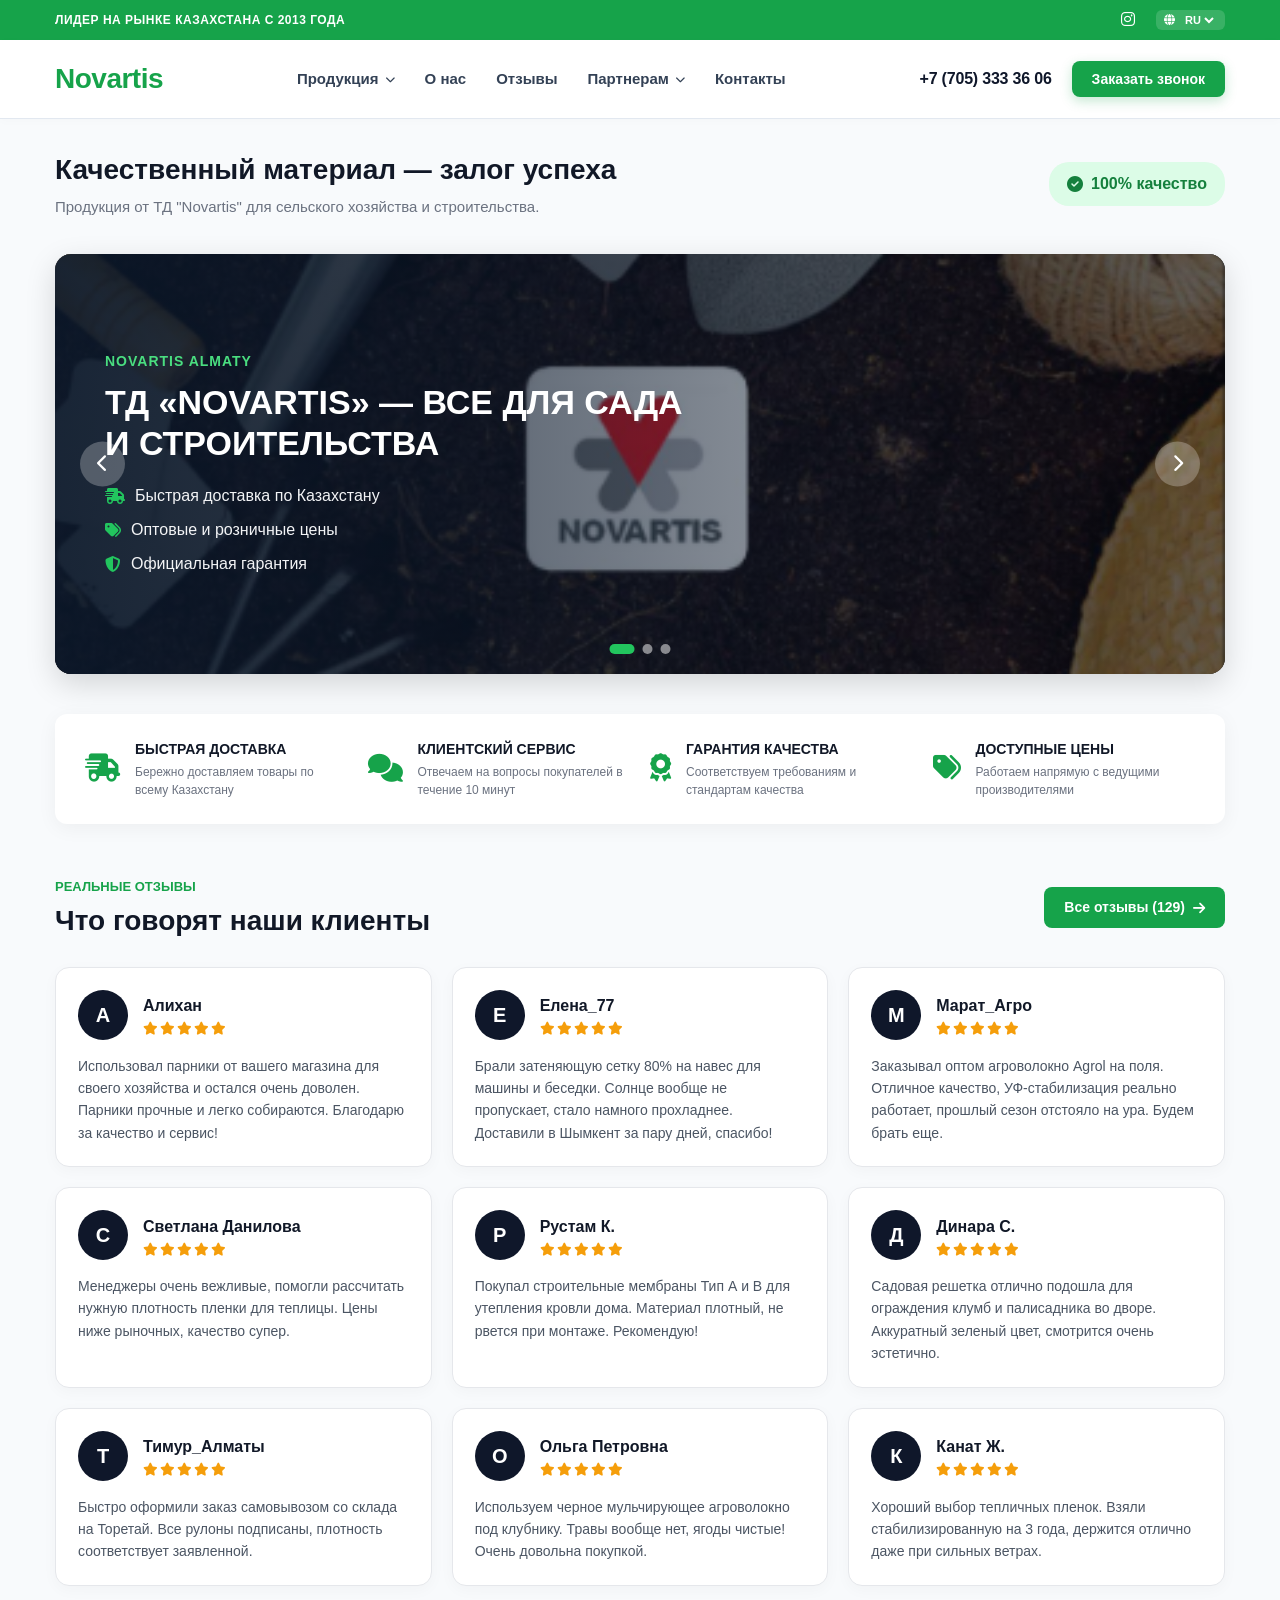
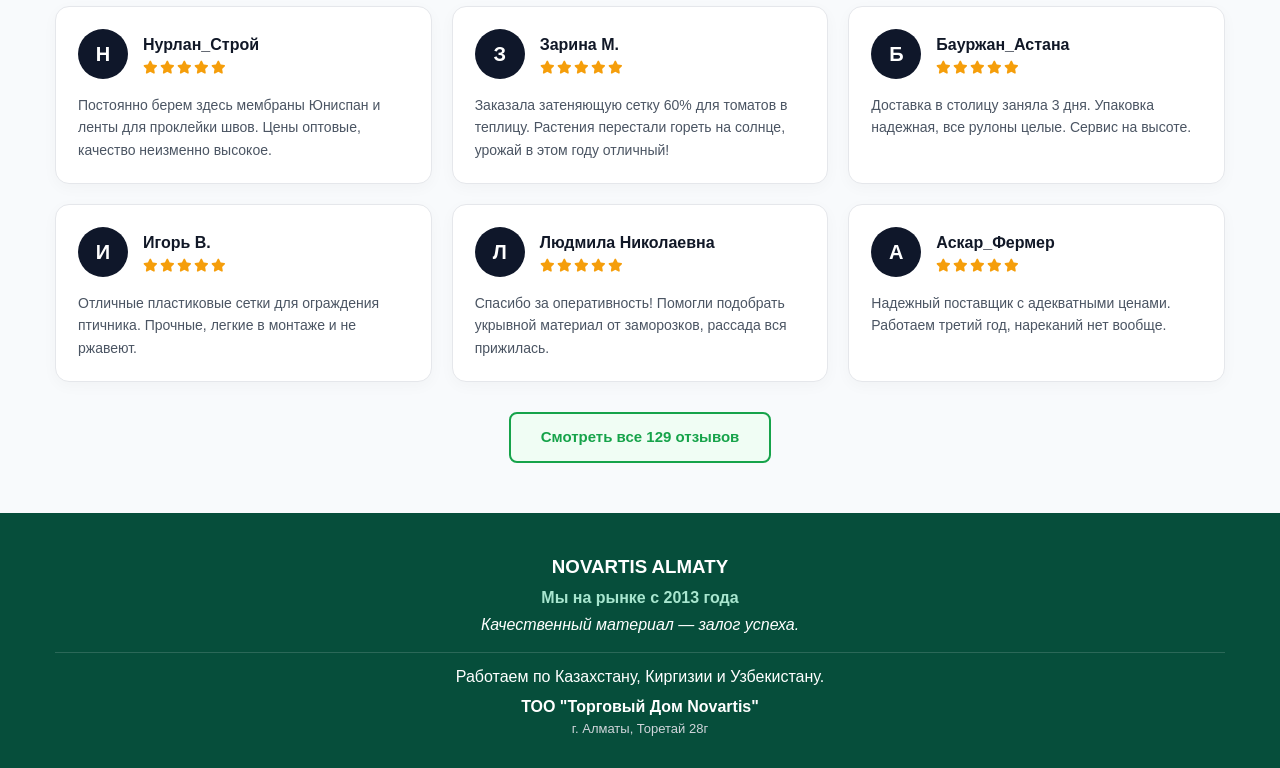
==== commit d4b1ea7d: "Update all pages, styles, reviews, and mobile navigation" ====
--- a/index.html
+++ b/index.html
@@ -65,7 +65,6 @@
 </head>
 <body>
 
-    <!-- Верхняя зеленая полоса -->
     <div class="top-bar">
         <div class="container top-bar-container">
             <div class="top-bar-left">
@@ -89,7 +88,6 @@
         </div>
     </div>
 
-    <!-- Шапка сайта -->
     <header class="site-header">
         <div class="container header-flex">
             <a href="index.html" class="logo-link">
@@ -110,7 +108,6 @@
                                 <a href="greenhouse-film.html" class="mega-card"><i class="fa-solid fa-warehouse card-ic"></i><span>Тепличная пленка</span></a>
                                 <a href="shade-net.html" class="mega-card"><i class="fa-solid fa-border-all card-ic"></i><span>Затеняющая сетка</span></a>
                                 <a href="fencing-net.html" class="mega-card"><i class="fa-solid fa-shield-cat card-ic"></i><span>Ограждающие сетки</span></a>
-                                <a href="poly-film.html" class="mega-card"><i class="fa-solid fa-box-archive card-ic"></i><span>Полиэтиленовая пленка</span></a>
                             </div>
                         </div>
                     </li>
@@ -136,7 +133,6 @@
         </div>
     </header>
 
-    <!-- Секция приветствия -->
     <section class="hero-top-info" style="padding: 30px 0 15px 0;">
         <div class="container hero-top-flex" style="display: flex; justify-content: space-between; align-items: center;">
             <div class="hero-titles">
@@ -150,7 +146,6 @@
         </div>
     </section>
 
-    <!-- СЛАЙДЕР -->
     <section class="hero-slider-section">
         <div class="slider-container">
             <div class="slide active" style="background-image: url('./slide1.jpg');">
@@ -202,7 +197,6 @@
         </div>
     </section>
 
-    <!-- Полоса преимуществ -->
     <section class="features-bar-section" style="margin: 30px auto; max-width: 1200px; padding: 0 15px;">
         <div style="background-color: #ffffff; padding: 25px 30px; box-shadow: 0 4px 20px rgba(0,0,0,0.05); border-radius: 12px; display: grid; grid-template-columns: repeat(auto-fit, minmax(220px, 1fr)); gap: 20px;">
             <div style="display: flex; align-items: center; gap: 15px;">
@@ -236,9 +230,8 @@
         </div>
     </section>
 
-    <!-- БЛОК ОТЗЫВОВ НА ГЛАВНОЙ (15 ОТЗЫВОВ) -->
     <section class="home-reviews-section" style="max-width: 1200px; margin: 50px auto; padding: 0 15px;">
-        <div style="display: flex; justify-content: space-between; align-items: center; margin-bottom: 25px;">
+        <div style="display: flex; justify-content: space-between; align-items: center; margin-bottom: 25px; flex-wrap: wrap; gap: 15px;">
             <div>
                 <span style="color: #16a34a; font-size: 13px; font-weight: 800; text-transform: uppercase;">РЕАЛЬНЫЕ ОТЗЫВЫ</span>
                 <h2 style="font-size: 28px; color: #111827; font-weight: 900; margin-top: 2px;">Что говорят наши клиенты</h2>
@@ -248,9 +241,7 @@
             </a>
         </div>
 
-        <div class="reviews-grid" style="display: grid; grid-template-columns: repeat(auto-fit, minmax(350px, 1fr)); gap: 20px;">
-            
-            <!-- Отзыв 1 -->
+        <div class="reviews-grid" style="display: grid; grid-template-columns: repeat(auto-fit, minmax(320px, 1fr)); gap: 20px;">
             <div class="review-card">
                 <div class="review-header">
                     <div class="review-avatar">А</div>
@@ -261,8 +252,6 @@
                 </div>
                 <p class="review-text">Использовал парники от вашего магазина для своего хозяйства и остался очень доволен. Парники прочные и легко собираются. Благодарю за качество и сервис!</p>
             </div>
-
-            <!-- Отзыв 2 -->
             <div class="review-card">
                 <div class="review-header">
                     <div class="review-avatar">Е</div>
@@ -273,8 +262,6 @@
                 </div>
                 <p class="review-text">Брали затеняющую сетку 80% на навес для машины и беседки. Солнце вообще не пропускает, стало намного прохладнее. Доставили в Шымкент за пару дней, спасибо!</p>
             </div>
-
-            <!-- Отзыв 3 -->
             <div class="review-card">
                 <div class="review-header">
                     <div class="review-avatar">М</div>
@@ -285,8 +272,6 @@
                 </div>
                 <p class="review-text">Заказывал оптом агроволокно Agrol на поля. Отличное качество, УФ-стабилизация реально работает, прошлый сезон отстояло на ура. Будем брать еще.</p>
             </div>
-
-            <!-- Отзыв 4 -->
             <div class="review-card">
                 <div class="review-header">
                     <div class="review-avatar">С</div>
@@ -297,8 +282,6 @@
                 </div>
                 <p class="review-text">Менеджеры очень вежливые, помогли рассчитать нужную плотность пленки для теплицы. Цены ниже рыночных, качество супер.</p>
             </div>
-
-            <!-- Отзыв 5 -->
             <div class="review-card">
                 <div class="review-header">
                     <div class="review-avatar">Р</div>
@@ -309,8 +292,6 @@
                 </div>
                 <p class="review-text">Покупал строительные мембраны Тип А и В для утепления кровли дома. Материал плотный, не рвется при монтаже. Рекомендую!</p>
             </div>
-
-            <!-- Отзыв 6 -->
             <div class="review-card">
                 <div class="review-header">
                     <div class="review-avatar">Д</div>
@@ -321,8 +302,6 @@
                 </div>
                 <p class="review-text">Садовая решетка отлично подошла для ограждения клумб и палисадника во дворе. Аккуратный зеленый цвет, смотрится очень эстетично.</p>
             </div>
-
-            <!-- Отзыв 7 -->
             <div class="review-card">
                 <div class="review-header">
                     <div class="review-avatar">Т</div>
@@ -333,8 +312,6 @@
                 </div>
                 <p class="review-text">Быстро оформили заказ самовывозом со склада на Торетай. Все рулоны подписаны, плотность соответствует заявленной.</p>
             </div>
-
-            <!-- Отзыв 8 -->
             <div class="review-card">
                 <div class="review-header">
                     <div class="review-avatar">О</div>
@@ -345,8 +322,6 @@
                 </div>
                 <p class="review-text">Используем черное мульчирующее агроволокно под клубнику. Травы вообще нет, ягоды чистые! Очень довольна покупкой.</p>
             </div>
-
-            <!-- Отзыв 9 -->
             <div class="review-card">
                 <div class="review-header">
                     <div class="review-avatar">К</div>
@@ -357,8 +332,6 @@
                 </div>
                 <p class="review-text">Хороший выбор тепличных пленок. Взяли стабилизированную на 3 года, держится отлично даже при сильных ветрах.</p>
             </div>
-
-            <!-- Отзыв 10 -->
             <div class="review-card">
                 <div class="review-header">
                     <div class="review-avatar">Н</div>
@@ -369,8 +342,6 @@
                 </div>
                 <p class="review-text">Постоянно берем здесь мембраны Юниспан и ленты для проклейки швов. Цены оптовые, качество неизменно высокое.</p>
             </div>
-
-            <!-- Отзыв 11 -->
             <div class="review-card">
                 <div class="review-header">
                     <div class="review-avatar">З</div>
@@ -381,8 +352,6 @@
                 </div>
                 <p class="review-text">Заказала затеняющую сетку 60% для томатов в теплицу. Растения перестали гореть на солнце, урожай в этом году отличный!</p>
             </div>
-
-            <!-- Отзыв 12 -->
             <div class="review-card">
                 <div class="review-header">
                     <div class="review-avatar">Б</div>
@@ -393,8 +362,6 @@
                 </div>
                 <p class="review-text">Доставка в столицу заняла 3 дня. Упаковка надежная, все рулоны целые. Сервис на высоте.</p>
             </div>
-
-            <!-- Отзыв 13 -->
             <div class="review-card">
                 <div class="review-header">
                     <div class="review-avatar">И</div>
@@ -405,8 +372,6 @@
                 </div>
                 <p class="review-text">Отличные пластиковые сетки для ограждения птичника. Прочные, легкие в монтаже и не ржавеют.</p>
             </div>
-
-            <!-- Отзыв 14 -->
             <div class="review-card">
                 <div class="review-header">
                     <div class="review-avatar">Л</div>
@@ -417,8 +382,6 @@
                 </div>
                 <p class="review-text">Спасибо за оперативность! Помогли подобрать укрывной материал от заморозков, рассада вся прижилась.</p>
             </div>
-
-            <!-- Отзыв 15 -->
             <div class="review-card">
                 <div class="review-header">
                     <div class="review-avatar">А</div>
@@ -429,7 +392,6 @@
                 </div>
                 <p class="review-text">Надежный поставщик с адекватными ценами. Работаем третий год, нареканий нет вообще.</p>
             </div>
-
         </div>
 
         <div style="text-align: center; margin-top: 30px;">
@@ -439,7 +401,6 @@
         </div>
     </section>
 
-    <!-- Подвал -->
     <footer class="footer" style="background-color: #064e3b; color: #ffffff; padding: 40px 0 30px 0; text-align: center; margin-top: 50px;">
         <div class="container" style="display: flex; flex-direction: column; gap: 15px;">
             <div>
@@ -455,9 +416,8 @@
         </div>
     </footer>
 
-    <!-- Модалка звонка -->
-    <div class="modal-backdrop" id="callModal" style="display:none; position:fixed; top:0; left:0; width:100%; height:100%; background:rgba(0,0,0,0.5); align-items:center; justify-content:center; z-index:1000;">
-        <div class="modal-card" style="background:#fff; padding:30px; border-radius:12px; position:relative; max-width:400px; width:100%;">
+    <div class="modal-backdrop" id="callModal" style="display:none; position:fixed; top:0; left:0; width:100%; height:100%; background:rgba(0,0,0,0.5); align-items:center; justify-content:center; z-index:10000;">
+        <div class="modal-card" style="background:#fff; padding:30px; border-radius:12px; position:relative; max-width:400px; width:90%;">
             <button type="button" class="modal-close" id="closeCallModal" style="position:absolute; top:10px; right:15px; background:none; border:none; font-size:24px; cursor:pointer;">&times;</button>
             <h3 style="margin-bottom:10px;">Связаться с нами</h3>
             <p style="margin-bottom:20px; color:#6b7280; font-size:14px;">Выберите удобный способ связи с отделом продаж Novartis:</p>
@@ -504,6 +464,34 @@
         if (openCallModalBtn) openCallModalBtn.addEventListener('click', () => callModal.style.display = 'flex');
         if (closeCallModalBtn) closeCallModalBtn.addEventListener('click', () => callModal.style.display = 'none');
         window.addEventListener('click', (e) => { if (e.target === callModal) callModal.style.display = 'none'; });
+
+        document.addEventListener('DOMContentLoaded', function () {
+            const dropdowns = document.querySelectorAll('.has-dropdown');
+            dropdowns.forEach(dropdown => {
+                const link = dropdown.querySelector('.nav-a');
+                const megaBox = dropdown.querySelector('.mega-box') || dropdown.querySelector('.dropdown-box');
+                if (link && megaBox) {
+                    link.addEventListener('click', function (e) {
+                        if (window.innerWidth <= 1024) {
+                            e.preventDefault();
+                            e.stopPropagation();
+                            dropdowns.forEach(d => {
+                                if (d !== dropdown) {
+                                    const box = d.querySelector('.mega-box') || d.querySelector('.dropdown-box');
+                                    if (box) box.style.display = 'none';
+                                }
+                            });
+                            megaBox.style.display = (megaBox.style.display === 'block') ? 'none' : 'block';
+                        }
+                    });
+                }
+            });
+            document.addEventListener('click', function (e) {
+                if (window.innerWidth <= 1024 && !e.target.closest('.has-dropdown')) {
+                    document.querySelectorAll('.mega-box, .dropdown-box').forEach(box => box.style.display = 'none');
+                }
+            });
+        });
     </script>
 </body>
 </html>
--- a/style.css
+++ b/style.css
@@ -1,7 +1,3 @@
-/* ==========================================
-   ОСНОВНЫЕ СТИЛИ САЙТА NOVARTIS (FULL VERSION)
-   ========================================== */
-
 * {
     box-sizing: border-box;
     margin: 0;
@@ -26,9 +22,6 @@
     padding: 0 15px;
 }
 
-/* ==========================================
-   ВЕРХНЯЯ ПОЛОСА (TOP BAR)
-   ========================================== */
 .top-bar {
     background-color: #16a34a;
     color: #ffffff;
@@ -42,10 +35,6 @@
     display: flex;
     justify-content: space-between;
     align-items: center;
-}
-
-.top-bar-left span {
-    display: inline-block;
 }
 
 .top-bar-right {
@@ -99,10 +88,6 @@
     color: #ffffff;
 }
 
-
-/* ==========================================
-   ШАПКА САЙТА И НАВИГАЦИЯ (HEADER & MENU)
-   ========================================== */
 .site-header {
     background-color: #ffffff;
     border-bottom: 1px solid #e2e8f0;
@@ -175,7 +160,6 @@
     transform: rotate(180deg);
 }
 
-/* Выпадающие мега-меню (Mega Box) */
 .mega-box {
     display: none;
     position: absolute;
@@ -230,7 +214,6 @@
     flex-shrink: 0;
 }
 
-/* Обычное выпадающее меню (Dropdown) */
 .dropdown-box {
     display: none;
     position: absolute;
@@ -262,13 +245,11 @@
     color: #16a34a;
 }
 
-/* Активация ховера для ПК */
 .has-dropdown:hover .mega-box,
 .has-dropdown:hover .dropdown-box {
     display: block;
 }
 
-/* Правый блок (Телефон и кнопка звонка) */
 .phone-block {
     display: flex;
     align-items: center;
@@ -307,10 +288,6 @@
     transform: translateY(-1px);
 }
 
-
-/* ==========================================
-   КОМПОНЕНТЫ СТРАНИЦ И ГАЛЕРЕЙ (COMMONS)
-   ========================================== */
 .page-container {
     max-width: 1200px;
     margin: 30px auto;
@@ -324,7 +301,6 @@
     margin-bottom: 40px;
 }
 
-/* Галерея товаров */
 .gallery-box {
     background: #fff;
     border: 1px solid #e5e7eb;
@@ -398,7 +374,6 @@
     z-index: 2;
 }
 
-/* Бейджи применений */
 .crops-section {
     margin-top: 25px;
     padding-top: 20px;
@@ -443,7 +418,6 @@
     margin-bottom: 5px;
 }
 
-/* Карточки продукции (Плотности / Виды) */
 .products-box {
     background: #fff;
     border: 1px solid #e5e7eb;
@@ -498,7 +472,7 @@
     border: 2px solid #16a34a;
     color: #16a34a;
     font-weight: 900;
-    font-size: 20px;
+    font-size: 18px;
     padding: 2px 10px;
     border-radius: 6px;
     margin-bottom: 8px;
@@ -517,7 +491,6 @@
     margin: 0;
 }
 
-/* Большой блок описания и статей */
 .agro-description-section {
     background: #ffffff;
     border: 1px solid #e5e7eb;
@@ -565,17 +538,66 @@
     color: #15803d;
 }
 
-
-/* ==========================================
-   АДАПТИВНОСТЬ И МОБИЛЬНЫЕ УСТРОЙСТВА
-   ========================================== */
-
-/* Поддержка тач-кликов на смартфонах для меню */
-.has-dropdown:focus-within .mega-box,
-.has-dropdown:active .mega-box,
-.has-dropdown:focus-within .dropdown-box,
-.has-dropdown:active .dropdown-box {
-    display: block !important;
+.review-card {
+    background: #ffffff;
+    border: 1px solid #e5e7eb;
+    border-radius: 14px;
+    padding: 22px;
+    box-shadow: 0 4px 15px rgba(0,0,0,0.03);
+    transition: transform 0.2s, box-shadow 0.2s;
+}
+
+.review-card:hover {
+    transform: translateY(-2px);
+    box-shadow: 0 6px 20px rgba(0,0,0,0.06);
+    border-color: #d1d5db;
+}
+
+.review-header {
+    display: flex;
+    align-items: center;
+    gap: 15px;
+    margin-bottom: 15px;
+}
+
+.review-avatar {
+    width: 50px;
+    height: 50px;
+    background-color: #0f172a;
+    color: #ffffff;
+    border-radius: 50%;
+    display: flex;
+    align-items: center;
+    justify-content: center;
+    font-size: 20px;
+    font-weight: 800;
+    flex-shrink: 0;
+}
+
+.review-meta {
+    display: flex;
+    flex-direction: column;
+    gap: 4px;
+}
+
+.review-author {
+    font-weight: 800;
+    font-size: 16px;
+    color: #111827;
+}
+
+.review-stars {
+    color: #f59e0b;
+    font-size: 13px;
+    display: flex;
+    gap: 2px;
+}
+
+.review-text {
+    font-size: 14px;
+    color: #4b5563;
+    line-height: 1.6;
+    margin: 0;
 }
 
 @media (max-width: 1024px) {
@@ -609,6 +631,11 @@
         font-size: 11px;
     }
 
+    .site-header {
+        position: relative;
+        z-index: 1000;
+    }
+
     .header-flex {
         flex-wrap: wrap;
         gap: 15px;
@@ -637,19 +664,23 @@
         white-space: nowrap;
     }
 
-    /* Мобильное всплывающее окно продуктов */
+    .has-dropdown {
+        position: static !important;
+    }
+
     .mega-box {
-        position: fixed !important;
-        top: 125px !important;
-        left: 5% !important;
-        right: 5% !important;
-        width: 90% !important;
-        max-height: 70vh !important;
+        position: absolute !important;
+        top: 100% !important;
+        left: 15px !important;
+        right: 15px !important;
+        width: auto !important;
+        max-height: 65vh !important;
         overflow-y: auto !important;
-        z-index: 9999 !important;
-        box-shadow: 0 15px 40px rgba(0,0,0,0.3) !important;
-        border-radius: 14px !important;
+        z-index: 99999 !important;
+        box-shadow: 0 15px 35px rgba(0,0,0,0.25) !important;
+        border-radius: 12px !important;
         padding: 15px !important;
+        background: #ffffff !important;
     }
 
     .mega-grid-2col {
@@ -659,13 +690,12 @@
     .dropdown-box {
         position: absolute !important;
         top: 100% !important;
-        left: 0 !important;
-        z-index: 9999 !important;
+        left: 15px !important;
+        z-index: 99999 !important;
         background: #ffffff !important;
         box-shadow: 0 10px 25px rgba(0,0,0,0.15) !important;
     }
 
-    /* Слайдер главной */
     .slider-container, 
     .slide {
         height: 320px !important;
@@ -685,7 +715,6 @@
         font-size: 13px !important;
     }
 
-    /* Медиагалерея */
     .main-media-view {
         height: 240px !important;
     }
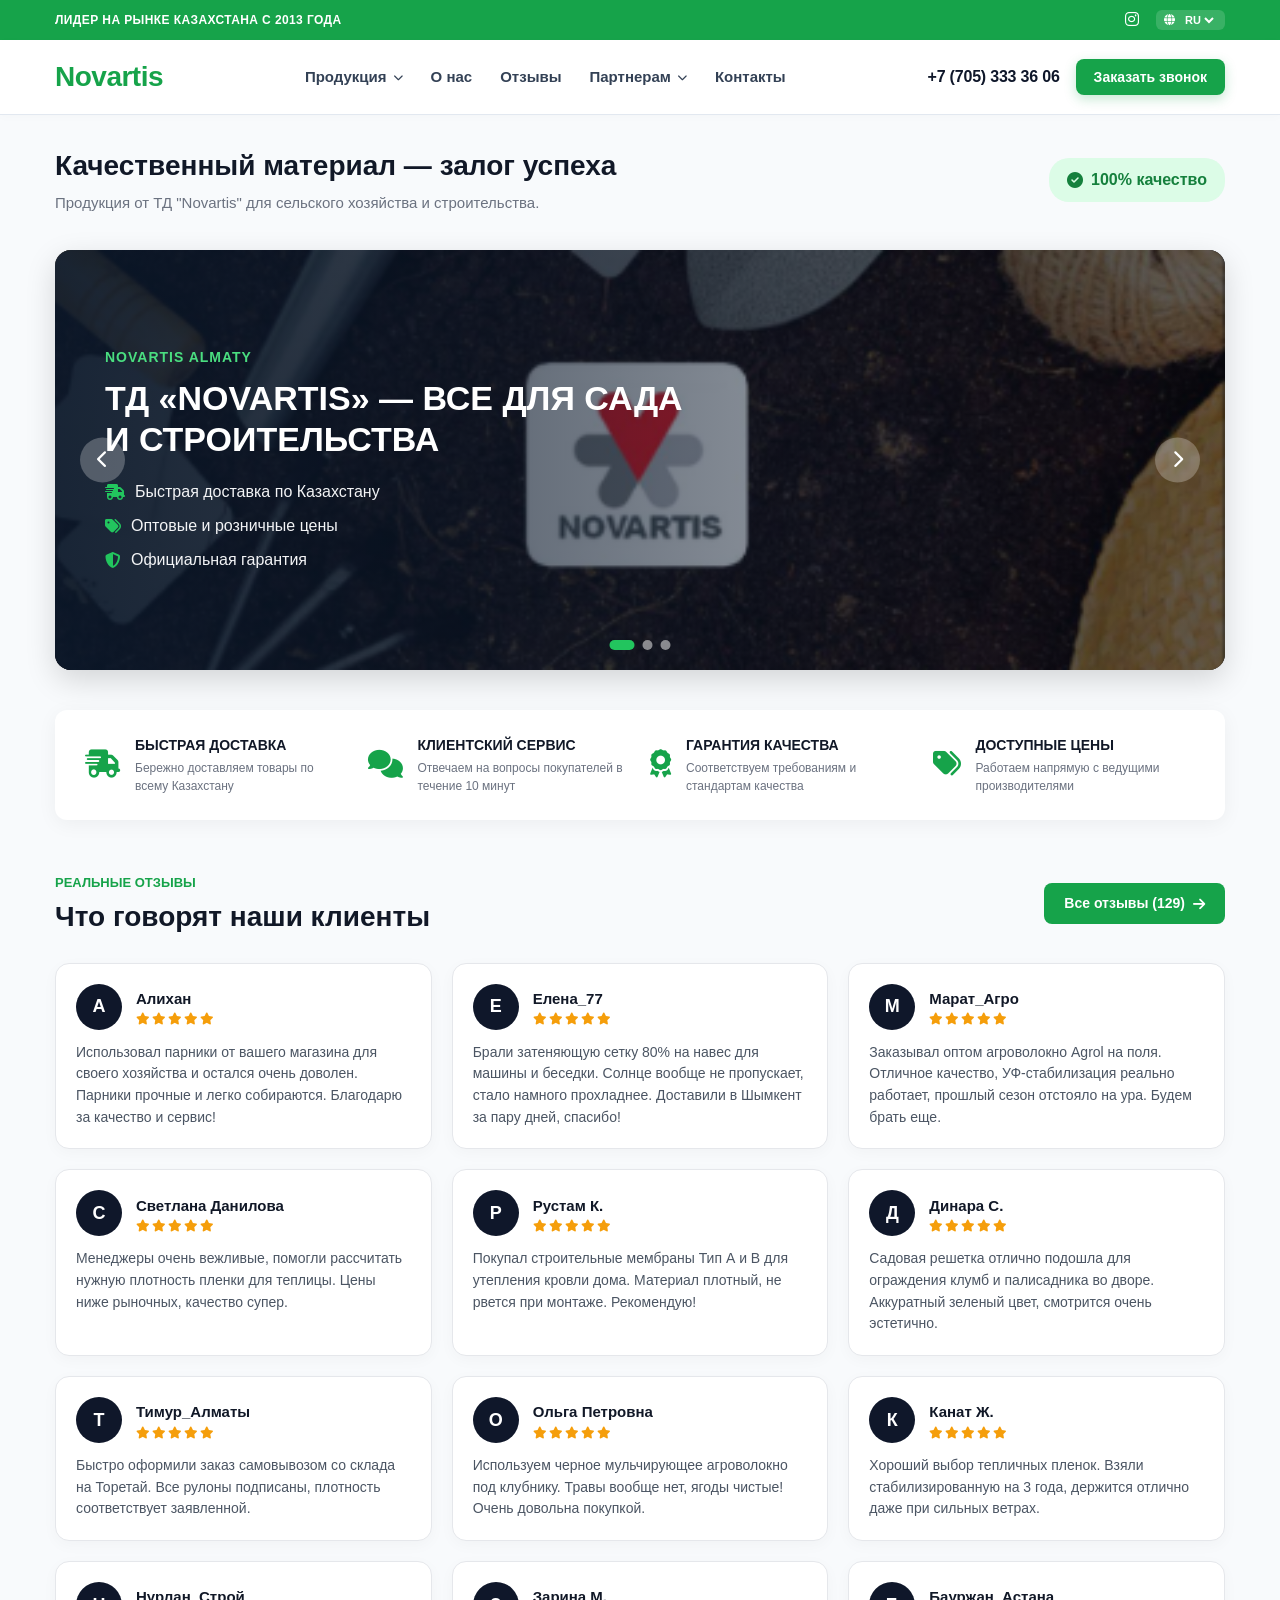
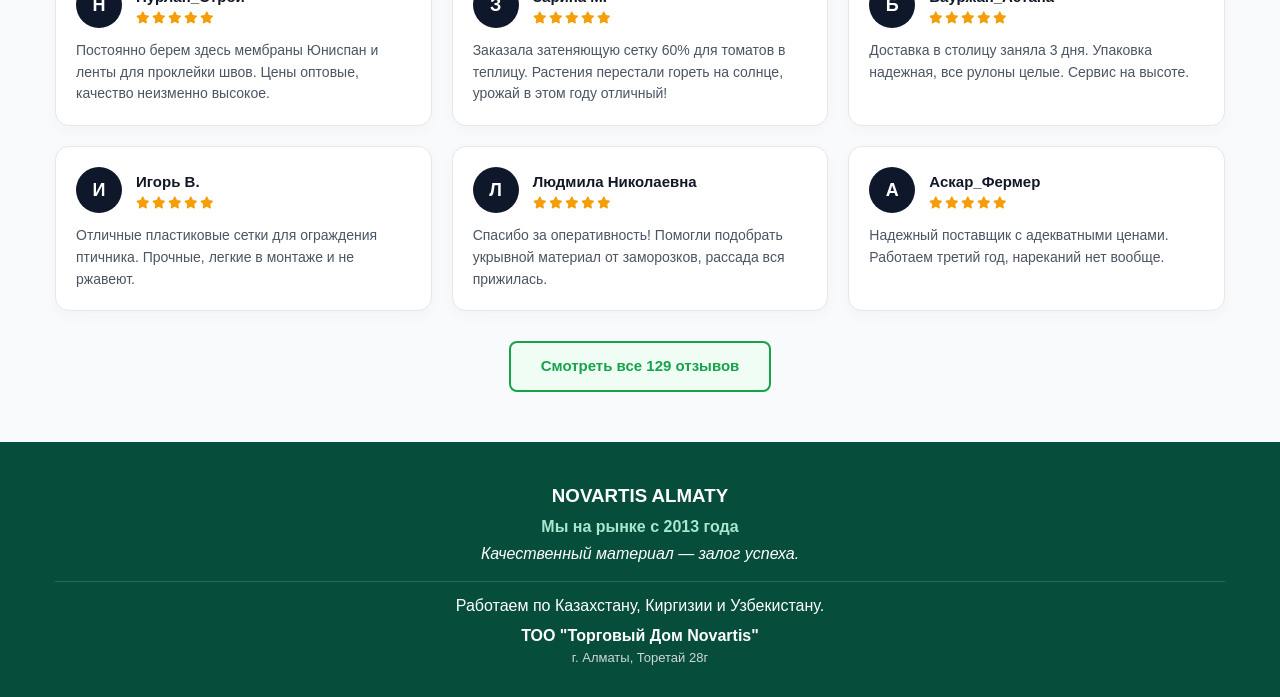
==== commit 29a22833: "Improve mobile responsiveness, header layout, and touch dropdowns" ====
--- a/index.html
+++ b/index.html
@@ -494,4 +494,74 @@
         });
     </script>
 </body>
+<script>
+    function switchMedia(type, src, element) {
+        const box = document.getElementById('mainMediaBox');
+        if (!box) return;
+        document.querySelectorAll('.thumb-item').forEach(el => el.classList.remove('active'));
+        if (element) element.classList.add('active');
+
+        if (type === 'img') {
+            box.innerHTML = `<img src="${src}" alt="Галерея продукции">`;
+        } else if (type === 'video') {
+            box.innerHTML = `<video src="${src}" controls autoplay loop playsinline style="width:100%; height:100%; object-fit:cover;"></video>`;
+        }
+    }
+
+    document.addEventListener('DOMContentLoaded', function () {
+        const dropdowns = document.querySelectorAll('.has-dropdown');
+
+        function positionMobileBox(box) {
+            const header = document.querySelector('.site-header');
+            if (window.innerWidth <= 768 && header && box) {
+                const rect = header.getBoundingClientRect();
+                box.style.top = `${Math.max(0, Math.round(rect.bottom + 4))}px`;
+            }
+        }
+
+        function closeAllDropdowns() {
+            document.querySelectorAll('.mega-box, .dropdown-box').forEach(box => {
+                box.style.display = 'none';
+            });
+        }
+
+        dropdowns.forEach(dropdown => {
+            const link = dropdown.querySelector('.nav-a');
+            const box = dropdown.querySelector('.mega-box') || dropdown.querySelector('.dropdown-box');
+
+            if (link && box) {
+                link.addEventListener('click', function (e) {
+                    if (window.innerWidth <= 1024) {
+                        e.preventDefault();
+                        e.stopPropagation();
+
+                        const isOpen = box.style.display === 'block';
+                        closeAllDropdowns();
+
+                        if (!isOpen) {
+                            positionMobileBox(box);
+                            box.style.display = 'block';
+                        }
+                    }
+                });
+            }
+        });
+
+        document.addEventListener('click', function (e) {
+            if (window.innerWidth <= 1024 && !e.target.closest('.has-dropdown')) {
+                closeAllDropdowns();
+            }
+        });
+
+        window.addEventListener('scroll', function () {
+            if (window.innerWidth <= 768) {
+                document.querySelectorAll('.mega-box, .dropdown-box').forEach(box => {
+                    if (box.style.display === 'block') {
+                        positionMobileBox(box);
+                    }
+                });
+            }
+        }, { passive: true });
+    });
+</script>
 </html>
--- a/style.css
+++ b/style.css
@@ -4,7 +4,9 @@
     padding: 0;
 }
 
-html {
+html, body {
+    max-width: 100%;
+    overflow-x: hidden;
     scroll-behavior: smooth;
 }
 
@@ -20,27 +22,30 @@
     max-width: 1200px;
     margin: 0 auto;
     padding: 0 15px;
-}
-
+    width: 100%;
+}
+
+/* Верхняя полоса */
 .top-bar {
     background-color: #16a34a;
     color: #ffffff;
     font-size: 12px;
     font-weight: 700;
     padding: 8px 0;
-    letter-spacing: 0.5px;
+    letter-spacing: 0.4px;
 }
 
 .top-bar-container {
     display: flex;
     justify-content: space-between;
     align-items: center;
+    gap: 10px;
 }
 
 .top-bar-right {
     display: flex;
     align-items: center;
-    gap: 20px;
+    gap: 16px;
 }
 
 .social-icons {
@@ -88,10 +93,11 @@
     color: #ffffff;
 }
 
+/* Шапка сайта */
 .site-header {
     background-color: #ffffff;
     border-bottom: 1px solid #e2e8f0;
-    padding: 18px 0;
+    padding: 16px 0;
     position: relative;
     z-index: 1000;
     box-shadow: 0 2px 10px rgba(0,0,0,0.02);
@@ -101,12 +107,14 @@
     display: flex;
     justify-content: space-between;
     align-items: center;
+    gap: 20px;
 }
 
 .logo-link {
     text-decoration: none;
     display: flex;
     align-items: center;
+    flex-shrink: 0;
 }
 
 .logo-green {
@@ -124,7 +132,7 @@
 .nav-list {
     display: flex;
     list-style: none;
-    gap: 30px;
+    gap: 28px;
     align-items: center;
     margin: 0;
     padding: 0;
@@ -160,10 +168,11 @@
     transform: rotate(180deg);
 }
 
+/* Выпадающие меню (ПК) */
 .mega-box {
     display: none;
     position: absolute;
-    top: calc(100% + 15px);
+    top: calc(100% + 14px);
     left: -20px;
     width: 520px;
     background: #ffffff;
@@ -217,7 +226,7 @@
 .dropdown-box {
     display: none;
     position: absolute;
-    top: calc(100% + 15px);
+    top: calc(100% + 14px);
     left: 0;
     width: 220px;
     background: #ffffff;
@@ -245,15 +254,18 @@
     color: #16a34a;
 }
 
-.has-dropdown:hover .mega-box,
-.has-dropdown:hover .dropdown-box {
-    display: block;
+@media (hover: hover) {
+    .has-dropdown:hover .mega-box,
+    .has-dropdown:hover .dropdown-box {
+        display: block;
+    }
 }
 
 .phone-block {
     display: flex;
     align-items: center;
-    gap: 20px;
+    gap: 16px;
+    flex-shrink: 0;
 }
 
 .phone-link {
@@ -262,6 +274,7 @@
     text-decoration: none;
     font-size: 16px;
     letter-spacing: -0.2px;
+    white-space: nowrap;
     transition: color 0.2s;
 }
 
@@ -273,11 +286,12 @@
     background: #16a34a;
     color: #ffffff;
     border: none;
-    padding: 10px 20px;
+    padding: 10px 18px;
     border-radius: 8px;
     font-weight: 700;
     font-size: 14px;
     cursor: pointer;
+    white-space: nowrap;
     box-shadow: 0 4px 12px rgba(22, 163, 74, 0.25);
     transition: all 0.2s ease;
 }
@@ -288,6 +302,7 @@
     transform: translateY(-1px);
 }
 
+/* Контент категорий */
 .page-container {
     max-width: 1200px;
     margin: 30px auto;
@@ -307,6 +322,7 @@
     border-radius: 14px;
     padding: 18px;
     box-shadow: 0 4px 20px rgba(0,0,0,0.04);
+    min-width: 0;
 }
 
 .main-media-view {
@@ -318,7 +334,7 @@
     background: #000;
 }
 
-.main-media-view img, 
+.main-media-view img,
 .main-media-view video {
     width: 100%;
     height: 100%;
@@ -331,6 +347,7 @@
     margin-top: 15px;
     overflow-x: auto;
     padding-bottom: 5px;
+    -webkit-overflow-scrolling: touch;
 }
 
 .thumb-item {
@@ -359,16 +376,16 @@
 
 .thumb-play-ic {
     position: absolute;
-    top: 50%; 
+    top: 50%;
     left: 50%;
     transform: translate(-50%, -50%);
     color: #fff;
     background: rgba(22, 163, 74, 0.85);
-    width: 28px; 
+    width: 28px;
     height: 28px;
     border-radius: 50%;
-    display: flex; 
-    align-items: center; 
+    display: flex;
+    align-items: center;
     justify-content: center;
     font-size: 11px;
     z-index: 2;
@@ -424,6 +441,7 @@
     border-radius: 14px;
     padding: 25px;
     box-shadow: 0 4px 20px rgba(0,0,0,0.04);
+    min-width: 0;
 }
 
 .category-title-bar {
@@ -443,6 +461,7 @@
     color: #111827;
     font-weight: 900;
     margin-top: 4px;
+    line-height: 1.25;
 }
 
 .density-grid {
@@ -487,7 +506,7 @@
     font-size: 12px;
     color: #4b5563;
     font-weight: 600;
-    line-height: 1.3;
+    line-height: 1.35;
     margin: 0;
 }
 
@@ -497,7 +516,7 @@
     border-radius: 14px;
     padding: 40px;
     margin-top: 35px;
-    line-height: 1.8;
+    line-height: 1.75;
     color: #374151;
     box-shadow: 0 4px 20px rgba(0,0,0,0.04);
 }
@@ -505,9 +524,10 @@
 .agro-description-section h2 {
     font-size: 22px;
     color: #111827;
-    margin: 35px 0 15px 0;
+    margin: 32px 0 14px 0;
     font-weight: 800;
     letter-spacing: -0.3px;
+    line-height: 1.3;
 }
 
 .agro-description-section h2:first-of-type {
@@ -515,34 +535,35 @@
 }
 
 .agro-description-section p {
-    margin-bottom: 15px;
-}
-
-.agro-description-section ul, 
+    margin-bottom: 14px;
+}
+
+.agro-description-section ul,
 .agro-description-section ol {
     padding-left: 20px;
     margin-bottom: 20px;
 }
 
 .agro-description-section li {
-    margin-bottom: 10px;
+    margin-bottom: 9px;
 }
 
 .agro-quote-box {
     background: #f0fdf4;
     border-left: 4px solid #16a34a;
-    padding: 18px 22px;
-    margin: 25px 0;
+    padding: 16px 20px;
+    margin: 24px 0;
     border-radius: 0 10px 10px 0;
     font-weight: 600;
     color: #15803d;
 }
 
+/* Отзывы */
 .review-card {
     background: #ffffff;
     border: 1px solid #e5e7eb;
     border-radius: 14px;
-    padding: 22px;
+    padding: 20px;
     box-shadow: 0 4px 15px rgba(0,0,0,0.03);
     transition: transform 0.2s, box-shadow 0.2s;
 }
@@ -556,20 +577,20 @@
 .review-header {
     display: flex;
     align-items: center;
-    gap: 15px;
-    margin-bottom: 15px;
+    gap: 14px;
+    margin-bottom: 12px;
 }
 
 .review-avatar {
-    width: 50px;
-    height: 50px;
+    width: 46px;
+    height: 46px;
     background-color: #0f172a;
     color: #ffffff;
     border-radius: 50%;
     display: flex;
     align-items: center;
     justify-content: center;
-    font-size: 20px;
+    font-size: 18px;
     font-weight: 800;
     flex-shrink: 0;
 }
@@ -577,18 +598,18 @@
 .review-meta {
     display: flex;
     flex-direction: column;
-    gap: 4px;
+    gap: 3px;
 }
 
 .review-author {
     font-weight: 800;
-    font-size: 16px;
+    font-size: 15px;
     color: #111827;
 }
 
 .review-stars {
     color: #f59e0b;
-    font-size: 13px;
+    font-size: 12px;
     display: flex;
     gap: 2px;
 }
@@ -596,14 +617,15 @@
 .review-text {
     font-size: 14px;
     color: #4b5563;
-    line-height: 1.6;
+    line-height: 1.55;
     margin: 0;
 }
 
+/* Планшеты */
 @media (max-width: 1024px) {
-    .container, 
-    .hero-slider-section, 
-    .features-bar-section, 
+    .container,
+    .hero-slider-section,
+    .features-bar-section,
     .page-container {
         max-width: 100%;
         padding-left: 15px;
@@ -616,52 +638,90 @@
     }
 
     .main-media-view {
-        height: 360px;
-    }
-}
-
+        height: 320px;
+    }
+}
+
+/* Смартфоны и телефоны */
 @media (max-width: 768px) {
+    .top-bar {
+        padding: 6px 0;
+    }
+
     .top-bar-container {
         flex-direction: column;
-        gap: 8px;
+        gap: 6px;
         text-align: center;
     }
-    
+
     .top-bar-left span {
-        font-size: 11px;
+        font-size: 10px;
+        letter-spacing: 0.2px;
+        display: block;
+    }
+
+    .top-bar-right {
+        gap: 12px;
     }
 
     .site-header {
+        padding: 12px 0;
         position: relative;
         z-index: 1000;
     }
 
     .header-flex {
         flex-wrap: wrap;
-        gap: 15px;
-        justify-content: space-between;
-    }
-
-    .phone-block {
-        width: 100%;
-        display: flex;
+        gap: 10px;
         justify-content: space-between;
         align-items: center;
-        padding-top: 10px;
-        border-top: 1px solid #f3f4f6;
-    }
-
+    }
+
+    .logo-green {
+        font-size: 24px;
+    }
+
+    .phone-block {
+        width: auto;
+        display: flex;
+        align-items: center;
+        gap: 8px;
+        padding-top: 0;
+        border-top: none;
+    }
+
+    .phone-link {
+        font-size: 13px;
+        font-weight: 700;
+    }
+
+    .callback-btn {
+        padding: 8px 11px;
+        font-size: 12px;
+        border-radius: 7px;
+    }
+
+    /* Навигация на телефоне: аккуратная прокрутка без обрезки выпадающего окна */
     .main-nav {
         width: 100%;
+        order: 3;
         overflow-x: auto;
-        padding-bottom: 5px;
+        overflow-y: visible;
+        padding: 6px 2px 4px 2px;
+        border-top: 1px solid #f1f5f9;
         -webkit-overflow-scrolling: touch;
     }
 
     .nav-list {
         display: flex;
-        gap: 18px;
+        gap: 16px;
         white-space: nowrap;
+        width: max-content;
+    }
+
+    .nav-a {
+        font-size: 14px;
+        padding: 4px 0;
     }
 
     .has-dropdown {
@@ -669,91 +729,220 @@
     }
 
     .mega-box {
-        position: absolute !important;
-        top: 100% !important;
-        left: 15px !important;
-        right: 15px !important;
+        position: fixed !important;
+        top: 122px !important;
+        left: 12px !important;
+        right: 12px !important;
         width: auto !important;
-        max-height: 65vh !important;
+        max-width: calc(100vw - 24px) !important;
+        max-height: 68vh !important;
         overflow-y: auto !important;
         z-index: 99999 !important;
-        box-shadow: 0 15px 35px rgba(0,0,0,0.25) !important;
-        border-radius: 12px !important;
-        padding: 15px !important;
+        box-shadow: 0 18px 40px rgba(0,0,0,0.28) !important;
+        border-radius: 14px !important;
+        padding: 12px !important;
         background: #ffffff !important;
+        white-space: normal !important;
     }
 
     .mega-grid-2col {
         grid-template-columns: 1fr !important;
+        gap: 8px !important;
+    }
+
+    .mega-card {
+        padding: 11px 12px !important;
+        font-size: 13px !important;
     }
 
     .dropdown-box {
-        position: absolute !important;
-        top: 100% !important;
-        left: 15px !important;
+        position: fixed !important;
+        top: 122px !important;
+        left: 12px !important;
+        right: 12px !important;
+        width: auto !important;
+        max-width: calc(100vw - 24px) !important;
         z-index: 99999 !important;
         background: #ffffff !important;
-        box-shadow: 0 10px 25px rgba(0,0,0,0.15) !important;
-    }
-
-    .slider-container, 
+        box-shadow: 0 14px 32px rgba(0,0,0,0.22) !important;
+        border-radius: 12px !important;
+        padding: 10px !important;
+        white-space: normal !important;
+    }
+
+    /* Заголовок главной страницы на телефоне */
+    .hero-top-flex {
+        flex-direction: column !important;
+        align-items: flex-start !important;
+        gap: 12px !important;
+    }
+
+    .hero-titles h1 {
+        font-size: 22px !important;
+        line-height: 1.25 !important;
+    }
+
+    .hero-titles p {
+        font-size: 13px !important;
+    }
+
+    .hero-quality-badge {
+        padding: 7px 14px !important;
+        font-size: 13px !important;
+    }
+
+    /* Слайдер */
+    .hero-slider-section {
+        margin: 12px auto 24px auto !important;
+    }
+
+    .slider-container,
     .slide {
-        height: 320px !important;
-        min-height: 320px !important;
-    }
-    
+        height: 270px !important;
+        min-height: 270px !important;
+        border-radius: 12px !important;
+    }
+
     .slide-overlay {
-        padding: 25px 20px !important;
-    }
-    
+        padding: 18px 16px !important;
+        background: linear-gradient(90deg, rgba(11, 25, 44, 0.92) 0%, rgba(11, 25, 44, 0.45) 100%) !important;
+    }
+
+    .slide-brand {
+        font-size: 11px !important;
+        margin-bottom: 6px !important;
+    }
+
     .slide-content h2 {
+        font-size: 18px !important;
+        margin-bottom: 10px !important;
+        line-height: 1.25 !important;
+    }
+
+    .slide-features-list {
+        gap: 6px !important;
+    }
+
+    .slide-features-list li {
+        font-size: 12px !important;
+    }
+
+    .slider-btn {
+        width: 34px !important;
+        height: 34px !important;
+        font-size: 14px !important;
+    }
+
+    .prev-btn {
+        left: 10px !important;
+    }
+
+    .next-btn {
+        right: 10px !important;
+    }
+
+    .slider-dots {
+        bottom: 10px !important;
+    }
+
+    /* Блок преимуществ */
+    .features-bar-section {
+        margin: 18px auto !important;
+    }
+
+    /* Отзывы на главной */
+    .home-reviews-section {
+        margin: 30px auto !important;
+    }
+
+    .home-reviews-section h2,
+    .page-container h1 {
         font-size: 22px !important;
-        margin-bottom: 12px !important;
-    }
-
-    .slide-features-list li {
-        font-size: 13px !important;
+    }
+
+    .reviews-grid {
+        grid-template-columns: 1fr !important;
+        gap: 14px !important;
+    }
+
+    .review-card {
+        padding: 16px !important;
+    }
+
+    /* Галерея и сетки карточек в категориях */
+    .page-container {
+        margin: 18px auto !important;
+    }
+
+    .gallery-box,
+    .products-box {
+        padding: 14px !important;
+        border-radius: 12px !important;
+    }
+
+    .category-title-bar h1 {
+        font-size: 21px !important;
     }
 
     .main-media-view {
-        height: 240px !important;
-    }
-    
+        height: 210px !important;
+    }
+
     .thumb-item {
-        width: 55px !important;
-        height: 55px !important;
+        width: 56px !important;
+        height: 56px !important;
     }
 
     .crops-grid {
         grid-template-columns: repeat(2, 1fr) !important;
+        gap: 8px !important;
     }
 
     .density-grid {
         grid-template-columns: repeat(2, 1fr) !important;
         gap: 10px !important;
     }
-    
+
     .density-card {
         padding: 12px 8px !important;
     }
 
+    .density-number {
+        font-size: 15px !important;
+        padding: 2px 7px !important;
+    }
+
     .agro-description-section {
-        padding: 20px !important;
-    }
-    
+        padding: 18px 15px !important;
+        margin-top: 20px !important;
+        font-size: 14px !important;
+        line-height: 1.65 !important;
+    }
+
     .agro-description-section h2 {
         font-size: 18px !important;
-    }
-}
-
-@media (max-width: 480px) {
+        margin: 24px 0 10px 0 !important;
+    }
+
+    .agro-quote-box {
+        padding: 12px 14px !important;
+        font-size: 13px !important;
+    }
+}
+
+/* Очень узкие экраны (до 400px) */
+@media (max-width: 400px) {
+    .phone-link {
+        display: none;
+    }
+
+    .slider-container,
+    .slide {
+        height: 245px !important;
+        min-height: 245px !important;
+    }
+
     .slide-content h2 {
-        font-size: 18px !important;
-    }
-    .main-media-view {
-        height: 200px !important;
-    }
-    .density-grid {
-        grid-template-columns: 1fr 1fr !important;
+        font-size: 16px !important;
     }
 }
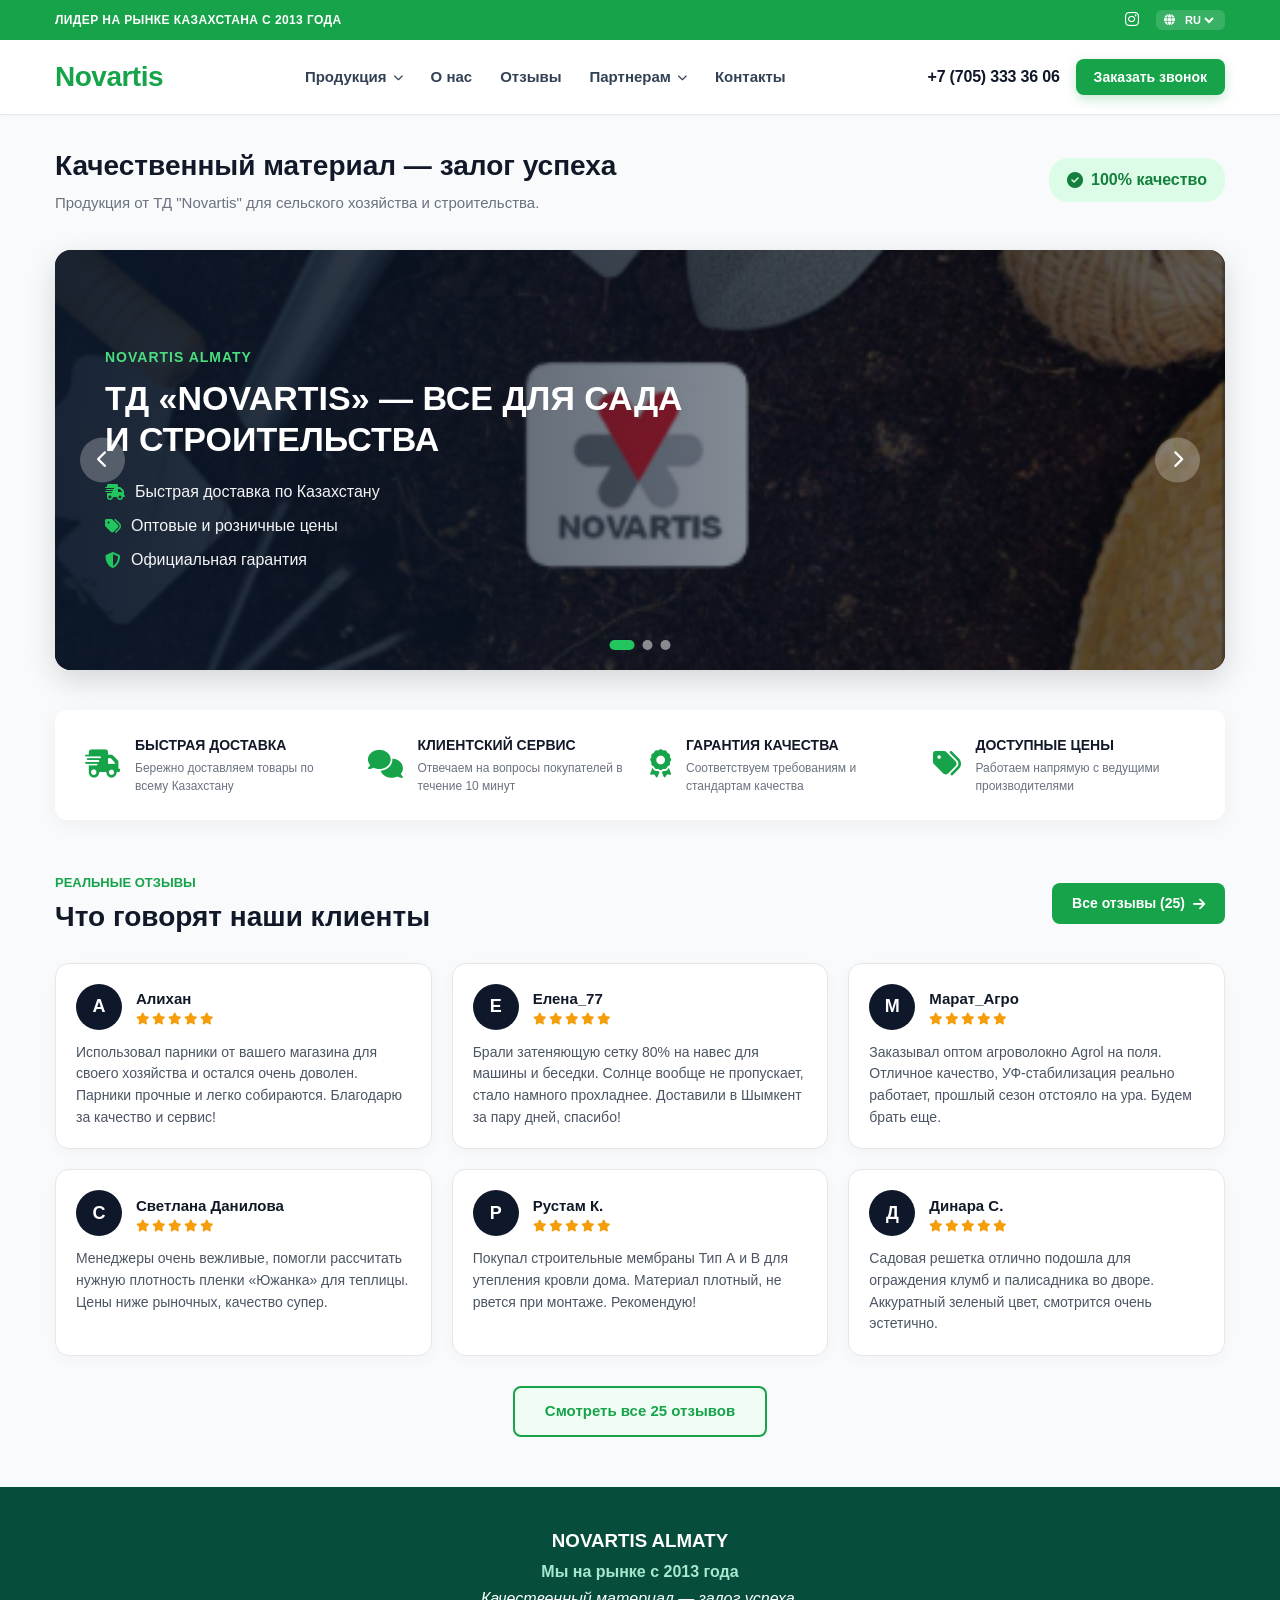
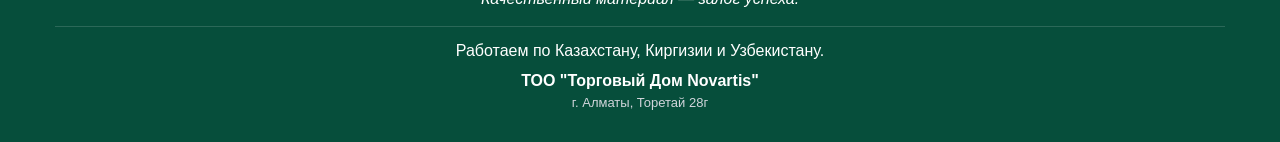
==== commit 7322c895: "Reduce reviews to 6 on homepage and 25 on reviews page" ====
--- a/index.html
+++ b/index.html
@@ -230,6 +230,7 @@
         </div>
     </section>
 
+    <!-- БЛОК ОТЗЫВОВ НА ГЛАВНОЙ (6 ОТЗЫВОВ) -->
     <section class="home-reviews-section" style="max-width: 1200px; margin: 50px auto; padding: 0 15px;">
         <div style="display: flex; justify-content: space-between; align-items: center; margin-bottom: 25px; flex-wrap: wrap; gap: 15px;">
             <div>
@@ -237,7 +238,7 @@
                 <h2 style="font-size: 28px; color: #111827; font-weight: 900; margin-top: 2px;">Что говорят наши клиенты</h2>
             </div>
             <a href="reviews.html" class="all-reviews-btn" style="background: #16a34a; color: #fff; padding: 10px 20px; border-radius: 8px; text-decoration: none; font-weight: 700; font-size: 14px; display: inline-flex; align-items: center; gap: 8px; transition: background 0.2s;">
-                Все отзывы (129) <i class="fa-solid fa-arrow-right"></i>
+                Все отзывы (25) <i class="fa-solid fa-arrow-right"></i>
             </a>
         </div>
 
@@ -252,6 +253,7 @@
                 </div>
                 <p class="review-text">Использовал парники от вашего магазина для своего хозяйства и остался очень доволен. Парники прочные и легко собираются. Благодарю за качество и сервис!</p>
             </div>
+
             <div class="review-card">
                 <div class="review-header">
                     <div class="review-avatar">Е</div>
@@ -262,6 +264,7 @@
                 </div>
                 <p class="review-text">Брали затеняющую сетку 80% на навес для машины и беседки. Солнце вообще не пропускает, стало намного прохладнее. Доставили в Шымкент за пару дней, спасибо!</p>
             </div>
+
             <div class="review-card">
                 <div class="review-header">
                     <div class="review-avatar">М</div>
@@ -272,6 +275,7 @@
                 </div>
                 <p class="review-text">Заказывал оптом агроволокно Agrol на поля. Отличное качество, УФ-стабилизация реально работает, прошлый сезон отстояло на ура. Будем брать еще.</p>
             </div>
+
             <div class="review-card">
                 <div class="review-header">
                     <div class="review-avatar">С</div>
@@ -280,8 +284,9 @@
                         <div class="review-stars"><i class="fa-solid fa-star"></i><i class="fa-solid fa-star"></i><i class="fa-solid fa-star"></i><i class="fa-solid fa-star"></i><i class="fa-solid fa-star"></i></div>
                     </div>
                 </div>
-                <p class="review-text">Менеджеры очень вежливые, помогли рассчитать нужную плотность пленки для теплицы. Цены ниже рыночных, качество супер.</p>
-            </div>
+                <p class="review-text">Менеджеры очень вежливые, помогли рассчитать нужную плотность пленки «Южанка» для теплицы. Цены ниже рыночных, качество супер.</p>
+            </div>
+
             <div class="review-card">
                 <div class="review-header">
                     <div class="review-avatar">Р</div>
@@ -292,6 +297,7 @@
                 </div>
                 <p class="review-text">Покупал строительные мембраны Тип А и В для утепления кровли дома. Материал плотный, не рвется при монтаже. Рекомендую!</p>
             </div>
+
             <div class="review-card">
                 <div class="review-header">
                     <div class="review-avatar">Д</div>
@@ -301,102 +307,12 @@
                     </div>
                 </div>
                 <p class="review-text">Садовая решетка отлично подошла для ограждения клумб и палисадника во дворе. Аккуратный зеленый цвет, смотрится очень эстетично.</p>
-            </div>
-            <div class="review-card">
-                <div class="review-header">
-                    <div class="review-avatar">Т</div>
-                    <div class="review-meta">
-                        <div class="review-author">Тимур_Алматы</div>
-                        <div class="review-stars"><i class="fa-solid fa-star"></i><i class="fa-solid fa-star"></i><i class="fa-solid fa-star"></i><i class="fa-solid fa-star"></i><i class="fa-solid fa-star"></i></div>
-                    </div>
-                </div>
-                <p class="review-text">Быстро оформили заказ самовывозом со склада на Торетай. Все рулоны подписаны, плотность соответствует заявленной.</p>
-            </div>
-            <div class="review-card">
-                <div class="review-header">
-                    <div class="review-avatar">О</div>
-                    <div class="review-meta">
-                        <div class="review-author">Ольга Петровна</div>
-                        <div class="review-stars"><i class="fa-solid fa-star"></i><i class="fa-solid fa-star"></i><i class="fa-solid fa-star"></i><i class="fa-solid fa-star"></i><i class="fa-solid fa-star"></i></div>
-                    </div>
-                </div>
-                <p class="review-text">Используем черное мульчирующее агроволокно под клубнику. Травы вообще нет, ягоды чистые! Очень довольна покупкой.</p>
-            </div>
-            <div class="review-card">
-                <div class="review-header">
-                    <div class="review-avatar">К</div>
-                    <div class="review-meta">
-                        <div class="review-author">Канат Ж.</div>
-                        <div class="review-stars"><i class="fa-solid fa-star"></i><i class="fa-solid fa-star"></i><i class="fa-solid fa-star"></i><i class="fa-solid fa-star"></i><i class="fa-solid fa-star"></i></div>
-                    </div>
-                </div>
-                <p class="review-text">Хороший выбор тепличных пленок. Взяли стабилизированную на 3 года, держится отлично даже при сильных ветрах.</p>
-            </div>
-            <div class="review-card">
-                <div class="review-header">
-                    <div class="review-avatar">Н</div>
-                    <div class="review-meta">
-                        <div class="review-author">Нурлан_Строй</div>
-                        <div class="review-stars"><i class="fa-solid fa-star"></i><i class="fa-solid fa-star"></i><i class="fa-solid fa-star"></i><i class="fa-solid fa-star"></i><i class="fa-solid fa-star"></i></div>
-                    </div>
-                </div>
-                <p class="review-text">Постоянно берем здесь мембраны Юниспан и ленты для проклейки швов. Цены оптовые, качество неизменно высокое.</p>
-            </div>
-            <div class="review-card">
-                <div class="review-header">
-                    <div class="review-avatar">З</div>
-                    <div class="review-meta">
-                        <div class="review-author">Зарина М.</div>
-                        <div class="review-stars"><i class="fa-solid fa-star"></i><i class="fa-solid fa-star"></i><i class="fa-solid fa-star"></i><i class="fa-solid fa-star"></i><i class="fa-solid fa-star"></i></div>
-                    </div>
-                </div>
-                <p class="review-text">Заказала затеняющую сетку 60% для томатов в теплицу. Растения перестали гореть на солнце, урожай в этом году отличный!</p>
-            </div>
-            <div class="review-card">
-                <div class="review-header">
-                    <div class="review-avatar">Б</div>
-                    <div class="review-meta">
-                        <div class="review-author">Бауржан_Астана</div>
-                        <div class="review-stars"><i class="fa-solid fa-star"></i><i class="fa-solid fa-star"></i><i class="fa-solid fa-star"></i><i class="fa-solid fa-star"></i><i class="fa-solid fa-star"></i></div>
-                    </div>
-                </div>
-                <p class="review-text">Доставка в столицу заняла 3 дня. Упаковка надежная, все рулоны целые. Сервис на высоте.</p>
-            </div>
-            <div class="review-card">
-                <div class="review-header">
-                    <div class="review-avatar">И</div>
-                    <div class="review-meta">
-                        <div class="review-author">Игорь В.</div>
-                        <div class="review-stars"><i class="fa-solid fa-star"></i><i class="fa-solid fa-star"></i><i class="fa-solid fa-star"></i><i class="fa-solid fa-star"></i><i class="fa-solid fa-star"></i></div>
-                    </div>
-                </div>
-                <p class="review-text">Отличные пластиковые сетки для ограждения птичника. Прочные, легкие в монтаже и не ржавеют.</p>
-            </div>
-            <div class="review-card">
-                <div class="review-header">
-                    <div class="review-avatar">Л</div>
-                    <div class="review-meta">
-                        <div class="review-author">Людмила Николаевна</div>
-                        <div class="review-stars"><i class="fa-solid fa-star"></i><i class="fa-solid fa-star"></i><i class="fa-solid fa-star"></i><i class="fa-solid fa-star"></i><i class="fa-solid fa-star"></i></div>
-                    </div>
-                </div>
-                <p class="review-text">Спасибо за оперативность! Помогли подобрать укрывной материал от заморозков, рассада вся прижилась.</p>
-            </div>
-            <div class="review-card">
-                <div class="review-header">
-                    <div class="review-avatar">А</div>
-                    <div class="review-meta">
-                        <div class="review-author">Аскар_Фермер</div>
-                        <div class="review-stars"><i class="fa-solid fa-star"></i><i class="fa-solid fa-star"></i><i class="fa-solid fa-star"></i><i class="fa-solid fa-star"></i><i class="fa-solid fa-star"></i></div>
-                    </div>
-                </div>
-                <p class="review-text">Надежный поставщик с адекватными ценами. Работаем третий год, нареканий нет вообще.</p>
             </div>
         </div>
 
         <div style="text-align: center; margin-top: 30px;">
             <a href="reviews.html" style="background: #f0fdf4; color: #16a34a; border: 2px solid #16a34a; padding: 12px 30px; border-radius: 8px; text-decoration: none; font-weight: 800; font-size: 15px; display: inline-block; transition: all 0.2s;">
-                Смотреть все 129 отзывов
+                Смотреть все 25 отзывов
             </a>
         </div>
     </section>
@@ -467,101 +383,56 @@
 
         document.addEventListener('DOMContentLoaded', function () {
             const dropdowns = document.querySelectorAll('.has-dropdown');
+
+            function positionMobileBox(box) {
+                const header = document.querySelector('.site-header');
+                if (window.innerWidth <= 768 && header && box) {
+                    const rect = header.getBoundingClientRect();
+                    box.style.top = `${Math.max(0, Math.round(rect.bottom + 4))}px`;
+                }
+            }
+
+            function closeAllDropdowns() {
+                document.querySelectorAll('.mega-box, .dropdown-box').forEach(box => {
+                    box.style.display = 'none';
+                });
+            }
+
             dropdowns.forEach(dropdown => {
                 const link = dropdown.querySelector('.nav-a');
-                const megaBox = dropdown.querySelector('.mega-box') || dropdown.querySelector('.dropdown-box');
-                if (link && megaBox) {
+                const box = dropdown.querySelector('.mega-box') || dropdown.querySelector('.dropdown-box');
+                if (link && box) {
                     link.addEventListener('click', function (e) {
                         if (window.innerWidth <= 1024) {
                             e.preventDefault();
                             e.stopPropagation();
-                            dropdowns.forEach(d => {
-                                if (d !== dropdown) {
-                                    const box = d.querySelector('.mega-box') || d.querySelector('.dropdown-box');
-                                    if (box) box.style.display = 'none';
-                                }
-                            });
-                            megaBox.style.display = (megaBox.style.display === 'block') ? 'none' : 'block';
+                            const isOpen = box.style.display === 'block';
+                            closeAllDropdowns();
+                            if (!isOpen) {
+                                positionMobileBox(box);
+                                box.style.display = 'block';
+                            }
                         }
                     });
                 }
             });
+
             document.addEventListener('click', function (e) {
                 if (window.innerWidth <= 1024 && !e.target.closest('.has-dropdown')) {
-                    document.querySelectorAll('.mega-box, .dropdown-box').forEach(box => box.style.display = 'none');
+                    closeAllDropdowns();
                 }
             });
+
+            window.addEventListener('scroll', function () {
+                if (window.innerWidth <= 768) {
+                    document.querySelectorAll('.mega-box, .dropdown-box').forEach(box => {
+                        if (box.style.display === 'block') {
+                            positionMobileBox(box);
+                        }
+                    });
+                }
+            }, { passive: true });
         });
     </script>
 </body>
-<script>
-    function switchMedia(type, src, element) {
-        const box = document.getElementById('mainMediaBox');
-        if (!box) return;
-        document.querySelectorAll('.thumb-item').forEach(el => el.classList.remove('active'));
-        if (element) element.classList.add('active');
-
-        if (type === 'img') {
-            box.innerHTML = `<img src="${src}" alt="Галерея продукции">`;
-        } else if (type === 'video') {
-            box.innerHTML = `<video src="${src}" controls autoplay loop playsinline style="width:100%; height:100%; object-fit:cover;"></video>`;
-        }
-    }
-
-    document.addEventListener('DOMContentLoaded', function () {
-        const dropdowns = document.querySelectorAll('.has-dropdown');
-
-        function positionMobileBox(box) {
-            const header = document.querySelector('.site-header');
-            if (window.innerWidth <= 768 && header && box) {
-                const rect = header.getBoundingClientRect();
-                box.style.top = `${Math.max(0, Math.round(rect.bottom + 4))}px`;
-            }
-        }
-
-        function closeAllDropdowns() {
-            document.querySelectorAll('.mega-box, .dropdown-box').forEach(box => {
-                box.style.display = 'none';
-            });
-        }
-
-        dropdowns.forEach(dropdown => {
-            const link = dropdown.querySelector('.nav-a');
-            const box = dropdown.querySelector('.mega-box') || dropdown.querySelector('.dropdown-box');
-
-            if (link && box) {
-                link.addEventListener('click', function (e) {
-                    if (window.innerWidth <= 1024) {
-                        e.preventDefault();
-                        e.stopPropagation();
-
-                        const isOpen = box.style.display === 'block';
-                        closeAllDropdowns();
-
-                        if (!isOpen) {
-                            positionMobileBox(box);
-                            box.style.display = 'block';
-                        }
-                    }
-                });
-            }
-        });
-
-        document.addEventListener('click', function (e) {
-            if (window.innerWidth <= 1024 && !e.target.closest('.has-dropdown')) {
-                closeAllDropdowns();
-            }
-        });
-
-        window.addEventListener('scroll', function () {
-            if (window.innerWidth <= 768) {
-                document.querySelectorAll('.mega-box, .dropdown-box').forEach(box => {
-                    if (box.style.display === 'block') {
-                        positionMobileBox(box);
-                    }
-                });
-            }
-        }, { passive: true });
-    });
-</script>
 </html>
